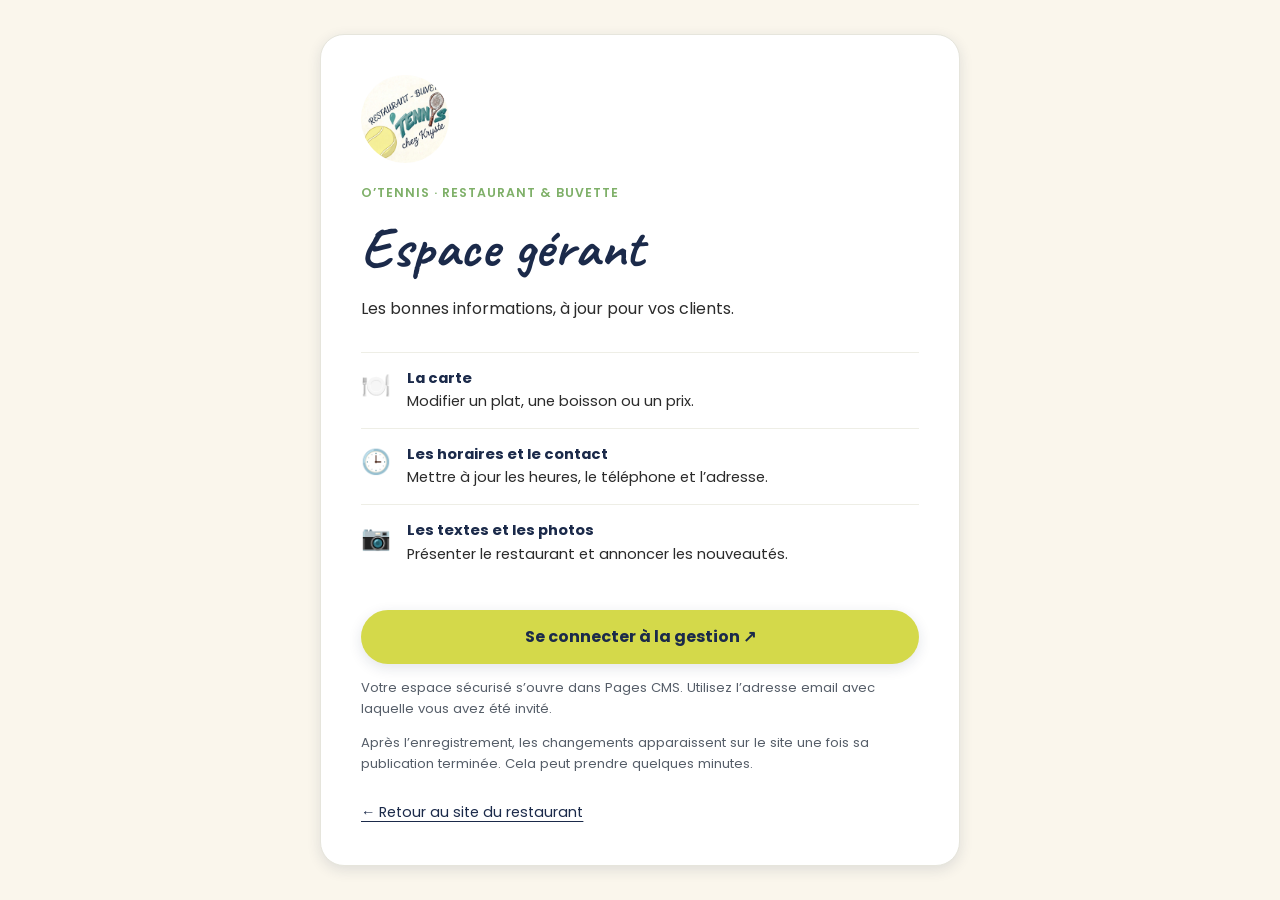
==== admin/index.html @ 7033d42c "Add free Pages CMS management for restaurant content Keep GitHub Pages hosting and add a manager ent" ====
<!DOCTYPE html>
<html lang="fr">
<head>
  <meta charset="UTF-8">
  <meta name="viewport" content="width=device-width, initial-scale=1.0">
  <meta name="robots" content="noindex, nofollow">
  <meta name="referrer" content="strict-origin-when-cross-origin">
  <meta http-equiv="Content-Security-Policy" content="default-src 'self'; script-src 'none'; style-src 'self'; font-src 'self'; img-src 'self'; frame-src 'none'; connect-src 'none'; base-uri 'self'; form-action 'none'; object-src 'none';">
  <title>Espace gérant — O’Tennis</title>
  <link rel="icon" href="../image/favicon-32.png">
  <link rel="stylesheet" href="../style.css">
  <link rel="stylesheet" href="admin.css">
</head>
<body>
  <main class="admin-card">
    <img class="admin-logo" src="../image/logo.jpeg" alt="O’Tennis" width="88" height="88">
    <p class="admin-eyebrow">O’Tennis · Restaurant & Buvette</p>
    <h1>Espace gérant</h1>
    <p>Les bonnes informations, à jour pour vos clients.</p>
    <ul class="admin-features">
      <li><span aria-hidden="true">🍽️</span><div><strong>La carte</strong><br>Modifier un plat, une boisson ou un prix.</div></li>
      <li><span aria-hidden="true">🕒</span><div><strong>Les horaires et le contact</strong><br>Mettre à jour les heures, le téléphone et l’adresse.</div></li>
      <li><span aria-hidden="true">📷</span><div><strong>Les textes et les photos</strong><br>Présenter le restaurant et annoncer les nouveautés.</div></li>
    </ul>
    <a class="btn admin-signin" href="https://app.pagescms.org/">Se connecter à la gestion <span aria-hidden="true">↗</span></a>
    <p class="admin-help">Votre espace sécurisé s’ouvre dans Pages CMS. Utilisez l’adresse email avec laquelle vous avez été invité.</p>
    <p class="admin-help">Après l’enregistrement, les changements apparaissent sur le site une fois sa publication terminée. Cela peut prendre quelques minutes.</p>
    <a class="admin-back" href="../index.html">← Retour au site du restaurant</a>
  </main>
</body>
</html>
---- style.css ----
/* ===========================================================
   O'Tennis - Restaurant Buvette chez Kryste
   Feuille de style principale
   =========================================================== */

/* Polices hebergees localement (fonts/) au lieu du CDN Google Fonts,
   pour eviter l'envoi de l'IP des visiteurs a Google. */
@font-face {
  font-family: 'Caveat';
  font-style: normal;
  font-weight: 600;
  font-display: swap;
  src: url('fonts/caveat-600.woff2') format('woff2');
}

@font-face {
  font-family: 'Caveat';
  font-style: normal;
  font-weight: 700;
  font-display: swap;
  src: url('fonts/caveat-700.woff2') format('woff2');
}

@font-face {
  font-family: 'Poppins';
  font-style: normal;
  font-weight: 400;
  font-display: swap;
  src: url('fonts/poppins-400.woff2') format('woff2');
}

@font-face {
  font-family: 'Poppins';
  font-style: normal;
  font-weight: 500;
  font-display: swap;
  src: url('fonts/poppins-500.woff2') format('woff2');
}

@font-face {
  font-family: 'Poppins';
  font-style: normal;
  font-weight: 600;
  font-display: swap;
  src: url('fonts/poppins-600.woff2') format('woff2');
}

@font-face {
  font-family: 'Poppins';
  font-style: normal;
  font-weight: 700;
  font-display: swap;
  src: url('fonts/poppins-700.woff2') format('woff2');
}

:root {
  --color-creme: #FAF6EC;
  --color-vert-tennis: #7FB069;
  --color-bleu-marine: #1B2A4A;
  --color-jaune-balle: #D4D94A;
  --color-blanc: #FFFFFF;
  --color-texte: #2B2B2B;

  --font-titre: 'Caveat', 'Segoe Script', cursive;
  --font-texte: 'Poppins', 'Segoe UI', Arial, sans-serif;

  --rayon: 14px;
  --ombre: 0 4px 14px rgba(27, 42, 74, 0.12);
}

* {
  box-sizing: border-box;
}

html {
  scroll-behavior: smooth;
}

body {
  margin: 0;
  font-family: var(--font-texte);
  background-color: var(--color-creme);
  color: var(--color-texte);
  line-height: 1.6;
}

img {
  max-width: 100%;
  display: block;
}

h1,
h2,
h3 {
  font-family: var(--font-titre);
  color: var(--color-bleu-marine);
  letter-spacing: 0.5px;
}

a {
  color: inherit;
  text-decoration: none;
}

.container {
  max-width: 1100px;
  margin: 0 auto;
  padding: 0 20px;
}

/* ===================== HEADER ===================== */

.site-header {
  background-color: var(--color-blanc);
  box-shadow: var(--ombre);
  position: sticky;
  top: 0;
  z-index: 100;
}

.header-inner {
  display: flex;
  align-items: center;
  justify-content: space-between;
  padding: 12px 20px;
  max-width: 1100px;
  margin: 0 auto;
  flex-wrap: wrap;
  gap: 12px;
}

.logo-bloc {
  display: flex;
  align-items: center;
  gap: 14px;
  text-decoration: none;
}

/* Emplacement du logo : remplacer image/logo.jpeg par le fichier definitif si besoin */
.logo-bloc img {
  height: 64px;
  width: auto;
  border-radius: 50%;
}

.logo-texte h1 {
  margin: 0;
  font-size: 1.8rem;
  line-height: 1;
}

.logo-texte p {
  margin: 0;
  font-size: 0.85rem;
  color: var(--color-vert-tennis);
  font-weight: 600;
  text-transform: uppercase;
  letter-spacing: 1px;
}

nav.main-nav {
  display: flex;
  gap: 24px;
}

nav.main-nav a {
  font-weight: 600;
  color: var(--color-bleu-marine);
  padding: 8px 4px;
  border-bottom: 3px solid transparent;
  transition: border-color 0.2s ease, color 0.2s ease;
}

nav.main-nav a:hover,
nav.main-nav a.actif {
  border-color: var(--color-vert-tennis);
  color: var(--color-vert-tennis);
}

.nav-toggle {
  display: none;
  background: none;
  border: none;
  font-size: 1.8rem;
  color: var(--color-bleu-marine);
  cursor: pointer;
}

/* ===================== HERO ===================== */

.hero {
  position: relative;
  background-color: var(--color-bleu-marine);
  color: var(--color-blanc);
  padding: 90px 20px;
  text-align: center;
}

.hero h2 {
  color: var(--color-blanc);
  font-size: 3rem;
  margin: 0 0 10px;
}

.hero p.accroche {
  font-size: 1.25rem;
  max-width: 600px;
  margin: 0 auto 30px;
}

.horaires-rapides {
  display: flex;
  flex-wrap: wrap;
  justify-content: center;
  gap: 16px;
  margin-bottom: 30px;
}

.horaires-rapides .case {
  background: rgba(255, 255, 255, 0.12);
  border: 1px solid rgba(255, 255, 255, 0.35);
  border-radius: var(--rayon);
  padding: 10px 18px;
  font-size: 0.95rem;
}

.btn {
  display: inline-block;
  background-color: var(--color-jaune-balle);
  color: var(--color-bleu-marine);
  font-weight: 700;
  padding: 14px 32px;
  border-radius: 50px;
  box-shadow: var(--ombre);
  transition: transform 0.15s ease, background-color 0.15s ease;
}

.btn:hover {
  transform: translateY(-2px);
  background-color: var(--color-vert-tennis);
  color: var(--color-blanc);
}

.hero .btn + .btn {
  margin-left: 16px;
}

.btn-secondaire {
  background-color: transparent;
  border: 2px solid var(--color-bleu-marine);
  color: var(--color-bleu-marine);
}

.btn-secondaire:hover {
  background-color: var(--color-bleu-marine);
  color: var(--color-blanc);
}

/* ===================== SECTIONS GENERALES ===================== */

section {
  padding: 60px 0;
}

section.alt {
  background-color: var(--color-blanc);
}

.section-titre {
  text-align: center;
  margin-bottom: 10px;
  font-size: 2.4rem;
}

.section-soustitre {
  text-align: center;
  color: var(--color-vert-tennis);
  font-weight: 600;
  margin-bottom: 40px;
  text-transform: uppercase;
  letter-spacing: 1px;
  font-size: 0.9rem;
}

/* ===================== PRESENTATION ===================== */

.presentation {
  display: flex;
  align-items: center;
  gap: 40px;
  flex-wrap: wrap;
}

.presentation-texte {
  flex: 1 1 320px;
}

.presentation-image {
  flex: 1 1 320px;
}

/* Emplacement photo du lieu / des plats */
.presentation-image img {
  border-radius: var(--rayon);
  box-shadow: var(--ombre);
  min-height: 260px;
  object-fit: cover;
  background-color: #e9e4d4;
}

.presentation-image img.photo-manquante {
  display: flex;
  align-items: center;
  justify-content: center;
  color: #1B2A4A;
  font-weight: 600;
}

.atouts {
  display: flex;
  gap: 20px;
  flex-wrap: wrap;
  margin-top: 30px;
}

.atouts .atout {
  flex: 1 1 150px;
  text-align: center;
  background-color: var(--color-creme);
  padding: 16px;
  border-radius: var(--rayon);
}

.atouts .atout .emoji {
  font-size: 2rem;
  display: block;
  margin-bottom: 6px;
}

/* ===================== MENU ===================== */

.menu-nav {
  display: flex;
  flex-wrap: wrap;
  justify-content: center;
  gap: 10px;
  margin-bottom: 40px;
}

.menu-nav a {
  background-color: var(--color-blanc);
  border: 1px solid var(--color-vert-tennis);
  color: var(--color-bleu-marine);
  padding: 8px 16px;
  border-radius: 50px;
  font-size: 0.9rem;
  font-weight: 600;
}

.menu-nav a:hover {
  background-color: var(--color-vert-tennis);
  color: var(--color-blanc);
}

.categorie-menu {
  margin-bottom: 50px;
  scroll-margin-top: 90px;
}

.categorie-menu h3 {
  font-size: 1.9rem;
  border-bottom: 3px solid var(--color-jaune-balle);
  display: inline-block;
  padding-bottom: 4px;
  margin-bottom: 6px;
}

.menu-group-title { color: var(--color-bleu-marine); margin-top: 24px; }
.menu-notice { text-align: center; }
.liste-simple .menu-list-content { min-width: 0; flex: 1; }
.liste-simple .plat-entete { flex-wrap: wrap; }
.liste-simple .plat-prix { color: var(--color-texte); white-space: normal; }
.menu-item-name { overflow-wrap: anywhere; }
.plat-photo[hidden], .article-photo[hidden] { display: none; }
.restaurant-announcement { background: var(--color-jaune-balle); padding: 18px 0; color: var(--color-bleu-marine); }
.restaurant-announcement p { white-space: pre-line; margin-block: 0; font-weight: 500; }
.presentation-texte > p:not(.section-soustitre), .plat-description { white-space: pre-line; }
.manager-link { display: inline-block; margin-left: 16px; text-decoration: underline; text-underline-offset: 3px; }
a:focus-visible, button:focus-visible { outline: 3px solid var(--color-vert-tennis); outline-offset: 4px; }
@media (prefers-reduced-motion: reduce) { html { scroll-behavior: auto; } }

.categorie-note {
  font-style: italic;
  color: var(--color-vert-tennis);
  margin-top: -4px;
  margin-bottom: 20px;
  font-size: 0.9rem;
}

.plats {
  display: grid;
  grid-template-columns: repeat(auto-fill, minmax(280px, 1fr));
  gap: 18px;
  align-items: start;
}

.plat {
  background-color: var(--color-blanc);
  border-radius: var(--rayon);
  padding: 16px 20px;
  box-shadow: var(--ombre);
}

/* Photo d'article (optionnelle) : reste absente si aucun fichier n'est fourni dans image/articles/ */
.plat-photo {
  width: 100%;
  height: 120px;
  object-fit: contain;
  object-position: center;
  border-radius: 8px;
  margin-bottom: 12px;
  display: block;
}

.plat-entete {
  display: flex;
  justify-content: space-between;
  align-items: baseline;
  gap: 10px;
}

.plat-entete h4 {
  margin: 0;
  font-size: 1.1rem;
  font-family: var(--font-texte);
  font-weight: 700;
  color: var(--color-bleu-marine);
}

.plat-prix {
  font-weight: 700;
  color: var(--color-vert-tennis);
  white-space: nowrap;
}

.plat-prix.indisponible {
  color: #B0795A;
  font-size: 0.85rem;
  font-style: italic;
}

.plat-description {
  margin: 6px 0 0;
  font-size: 0.92rem;
  color: #555;
}

.plat-tailles {
  display: flex;
  gap: 14px;
  font-size: 0.85rem;
  margin-top: 6px;
  color: var(--color-bleu-marine);
}

/* Liste simple (boissons, vins) */
.liste-simple {
  display: grid;
  grid-template-columns: repeat(auto-fill, minmax(240px, 1fr));
  gap: 12px 18px;
  list-style: none;
  padding: 0;
  margin: 0;
}

.liste-simple li {
  display: flex;
  align-items: center;
  gap: 10px;
  background-color: var(--color-blanc);
  border-radius: var(--rayon);
  box-shadow: var(--ombre);
  padding: 10px 18px;
}

/* Photo d'article (optionnelle) : reste absente si aucun fichier n'est fourni dans image/articles/ */
.article-photo {
  width: 40px;
  height: 40px;
  object-fit: cover;
  border-radius: 8px;
  flex-shrink: 0;
  display: block;
}

/* ===================== CONTACT / HORAIRES ===================== */

.contact-grille {
  display: grid;
  grid-template-columns: 1fr 1fr;
  gap: 40px;
}

.bloc-infos .ligne-info {
  display: flex;
  gap: 12px;
  margin-bottom: 18px;
  align-items: flex-start;
}

.bloc-infos .ligne-info .emoji {
  font-size: 1.4rem;
}

table.horaires {
  width: 100%;
  border-collapse: collapse;
  margin-top: 10px;
  background-color: var(--color-blanc);
  border-radius: var(--rayon);
  overflow: hidden;
  box-shadow: var(--ombre);
}

table.horaires td {
  padding: 10px 16px;
  border-bottom: 1px solid rgba(27, 42, 74, 0.08);
}

table.horaires tr:last-child td {
  border-bottom: none;
}

table.horaires td:first-child {
  font-weight: 600;
  color: var(--color-bleu-marine);
}

.carte-embed {
  border-radius: var(--rayon);
  overflow: hidden;
  box-shadow: var(--ombre);
  min-height: 320px;
}

.carte-embed iframe {
  width: 100%;
  height: 100%;
  min-height: 320px;
  border: 0;
}

/* ===================== FOOTER ===================== */

footer.site-footer {
  background-color: var(--color-bleu-marine);
  color: var(--color-creme);
  padding: 40px 0 20px;
}

.footer-inner {
  display: flex;
  flex-wrap: wrap;
  justify-content: space-between;
  gap: 30px;
}

.footer-logo {
  display: flex;
  align-items: center;
  gap: 12px;
}

.footer-logo img {
  height: 50px;
  border-radius: 50%;
}

.footer-col h4 {
  color: var(--color-jaune-balle);
  font-family: var(--font-texte);
  font-size: 1rem;
  margin: 0 0 10px;
  text-transform: uppercase;
  letter-spacing: 1px;
}

.footer-col p,
.footer-col a {
  font-size: 0.9rem;
  color: var(--color-creme);
  opacity: 0.9;
}

.footer-reseaux {
  display: flex;
  gap: 12px;
  margin-top: 8px;
}

.footer-reseaux a {
  border: 1px solid var(--color-creme);
  border-radius: 50%;
  width: 34px;
  height: 34px;
  display: flex;
  align-items: center;
  justify-content: center;
  font-size: 0.9rem;
}

.footer-bas {
  text-align: center;
  margin-top: 30px;
  padding-top: 16px;
  border-top: 1px solid rgba(255, 255, 255, 0.15);
  font-size: 0.8rem;
  opacity: 0.7;
}

/* ===================== RESPONSIVE ===================== */

@media (max-width: 768px) {
  nav.main-nav {
    display: none;
    position: absolute;
    top: 100%;
    left: 0;
    right: 0;
    background-color: var(--color-blanc);
    flex-direction: column;
    padding: 10px 20px 20px;
    box-shadow: var(--ombre);
  }

  nav.main-nav.ouvert {
    display: flex;
  }

  .nav-toggle {
    display: block;
  }

  .hero h2 {
    font-size: 2.1rem;
  }

  .hero p.accroche {
    font-size: 1.05rem;
  }

  .contact-grille {
    grid-template-columns: 1fr;
  }

  .presentation {
    flex-direction: column;
  }
}
---- admin/admin.css ----
body { min-height: 100vh; display: grid; place-items: center; padding: 32px 20px; }
.admin-card { width: 100%; max-width: 640px; background: white; padding: 40px; border: 1px solid #e6e5dc; border-radius: 24px; box-shadow: var(--ombre); }
.admin-logo { border-radius: 50%; margin-bottom: 20px; object-fit: cover; }
.admin-eyebrow { color: var(--color-vert-tennis); text-transform: uppercase; letter-spacing: .08em; font-size: .78rem; font-weight: 600; }
h1 { font-size: clamp(2.4rem, 7vw, 3.5rem); line-height: 1.15; margin: 8px 0 14px; }
.admin-features { padding: 8px 0; margin: 22px 0; list-style: none; }
.admin-features li { display: flex; gap: 16px; padding: 14px 0; border-top: 1px solid #eeeee6; font-size: .92rem; }
.admin-features li > span { font-size: 1.5rem; }
.admin-features strong { color: var(--color-bleu-marine); }
.admin-signin { display: block; text-align: center; }
.admin-help { font-size: .82rem; color: #565e69; }
.admin-back { display: inline-block; color: var(--color-bleu-marine); margin-top: 14px; font-size: .9rem; text-decoration: underline; text-underline-offset: 4px; }
a:focus-visible { outline: 3px solid #1B2A4A; outline-offset: 5px; }
@media (max-width: 480px) { .admin-card { padding: 24px; } }
@media (prefers-reduced-motion: reduce) { * { scroll-behavior: auto; transition: none !important; } }
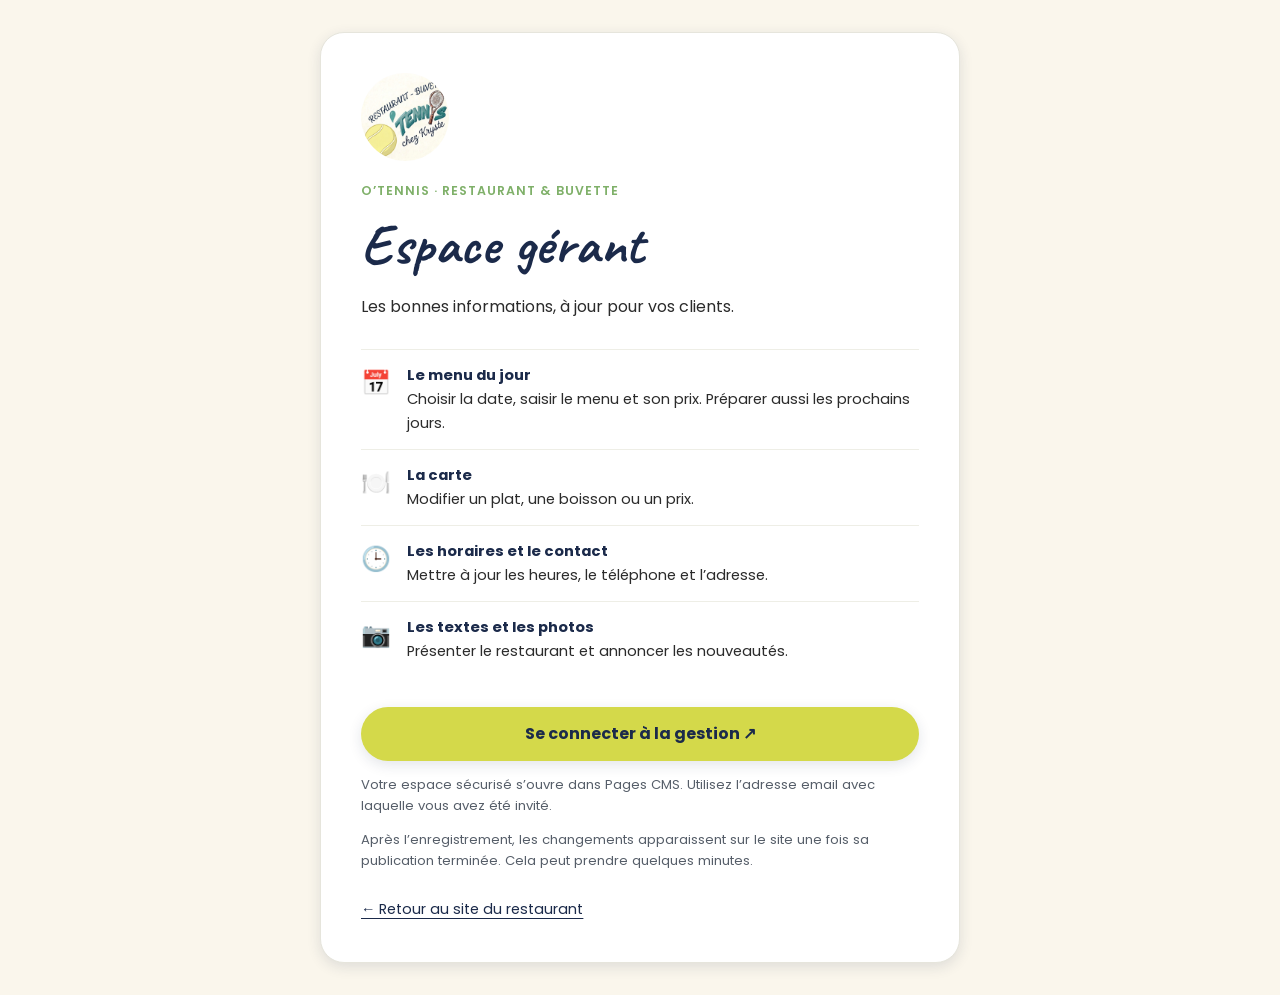
==== commit 25f08ea2: "Ajoute les menus du jour datés dans Pages CMS" ====
--- a/admin/index.html
+++ b/admin/index.html
@@ -18,6 +18,7 @@
     <h1>Espace gérant</h1>
     <p>Les bonnes informations, à jour pour vos clients.</p>
     <ul class="admin-features">
+      <li><span aria-hidden="true">📅</span><div><strong>Le menu du jour</strong><br>Choisir la date, saisir le menu et son prix. Préparer aussi les prochains jours.</div></li>
       <li><span aria-hidden="true">🍽️</span><div><strong>La carte</strong><br>Modifier un plat, une boisson ou un prix.</div></li>
       <li><span aria-hidden="true">🕒</span><div><strong>Les horaires et le contact</strong><br>Mettre à jour les heures, le téléphone et l’adresse.</div></li>
       <li><span aria-hidden="true">📷</span><div><strong>Les textes et les photos</strong><br>Présenter le restaurant et annoncer les nouveautés.</div></li>
--- a/style.css
+++ b/style.css
@@ -1,659 +1,759 @@
-/* ===========================================================
-   O'Tennis - Restaurant Buvette chez Kryste
-   Feuille de style principale
-   =========================================================== */
-
-/* Polices hebergees localement (fonts/) au lieu du CDN Google Fonts,
-   pour eviter l'envoi de l'IP des visiteurs a Google. */
-@font-face {
-  font-family: 'Caveat';
-  font-style: normal;
-  font-weight: 600;
-  font-display: swap;
-  src: url('fonts/caveat-600.woff2') format('woff2');
-}
-
-@font-face {
-  font-family: 'Caveat';
-  font-style: normal;
-  font-weight: 700;
-  font-display: swap;
-  src: url('fonts/caveat-700.woff2') format('woff2');
-}
-
-@font-face {
-  font-family: 'Poppins';
-  font-style: normal;
-  font-weight: 400;
-  font-display: swap;
-  src: url('fonts/poppins-400.woff2') format('woff2');
-}
-
-@font-face {
-  font-family: 'Poppins';
-  font-style: normal;
-  font-weight: 500;
-  font-display: swap;
-  src: url('fonts/poppins-500.woff2') format('woff2');
-}
-
-@font-face {
-  font-family: 'Poppins';
-  font-style: normal;
-  font-weight: 600;
-  font-display: swap;
-  src: url('fonts/poppins-600.woff2') format('woff2');
-}
-
-@font-face {
-  font-family: 'Poppins';
-  font-style: normal;
-  font-weight: 700;
-  font-display: swap;
-  src: url('fonts/poppins-700.woff2') format('woff2');
-}
-
-:root {
-  --color-creme: #FAF6EC;
-  --color-vert-tennis: #7FB069;
-  --color-bleu-marine: #1B2A4A;
-  --color-jaune-balle: #D4D94A;
-  --color-blanc: #FFFFFF;
-  --color-texte: #2B2B2B;
-
-  --font-titre: 'Caveat', 'Segoe Script', cursive;
-  --font-texte: 'Poppins', 'Segoe UI', Arial, sans-serif;
-
-  --rayon: 14px;
-  --ombre: 0 4px 14px rgba(27, 42, 74, 0.12);
-}
-
-* {
-  box-sizing: border-box;
-}
-
-html {
-  scroll-behavior: smooth;
-}
-
-body {
-  margin: 0;
-  font-family: var(--font-texte);
-  background-color: var(--color-creme);
-  color: var(--color-texte);
-  line-height: 1.6;
-}
-
-img {
-  max-width: 100%;
-  display: block;
-}
-
-h1,
-h2,
-h3 {
-  font-family: var(--font-titre);
-  color: var(--color-bleu-marine);
-  letter-spacing: 0.5px;
-}
-
-a {
-  color: inherit;
-  text-decoration: none;
-}
-
-.container {
-  max-width: 1100px;
-  margin: 0 auto;
-  padding: 0 20px;
-}
-
-/* ===================== HEADER ===================== */
-
-.site-header {
-  background-color: var(--color-blanc);
-  box-shadow: var(--ombre);
-  position: sticky;
-  top: 0;
-  z-index: 100;
-}
-
-.header-inner {
-  display: flex;
-  align-items: center;
-  justify-content: space-between;
-  padding: 12px 20px;
-  max-width: 1100px;
-  margin: 0 auto;
-  flex-wrap: wrap;
-  gap: 12px;
-}
-
-.logo-bloc {
-  display: flex;
-  align-items: center;
-  gap: 14px;
-  text-decoration: none;
-}
-
-/* Emplacement du logo : remplacer image/logo.jpeg par le fichier definitif si besoin */
-.logo-bloc img {
-  height: 64px;
-  width: auto;
-  border-radius: 50%;
-}
-
-.logo-texte h1 {
-  margin: 0;
-  font-size: 1.8rem;
-  line-height: 1;
-}
-
-.logo-texte p {
-  margin: 0;
-  font-size: 0.85rem;
-  color: var(--color-vert-tennis);
-  font-weight: 600;
-  text-transform: uppercase;
-  letter-spacing: 1px;
-}
-
-nav.main-nav {
-  display: flex;
-  gap: 24px;
-}
-
-nav.main-nav a {
-  font-weight: 600;
-  color: var(--color-bleu-marine);
-  padding: 8px 4px;
-  border-bottom: 3px solid transparent;
-  transition: border-color 0.2s ease, color 0.2s ease;
-}
-
-nav.main-nav a:hover,
-nav.main-nav a.actif {
-  border-color: var(--color-vert-tennis);
-  color: var(--color-vert-tennis);
-}
-
-.nav-toggle {
-  display: none;
-  background: none;
-  border: none;
-  font-size: 1.8rem;
-  color: var(--color-bleu-marine);
-  cursor: pointer;
-}
-
-/* ===================== HERO ===================== */
-
-.hero {
-  position: relative;
-  background-color: var(--color-bleu-marine);
-  color: var(--color-blanc);
-  padding: 90px 20px;
-  text-align: center;
-}
-
-.hero h2 {
-  color: var(--color-blanc);
-  font-size: 3rem;
-  margin: 0 0 10px;
-}
-
-.hero p.accroche {
-  font-size: 1.25rem;
-  max-width: 600px;
-  margin: 0 auto 30px;
-}
-
-.horaires-rapides {
-  display: flex;
-  flex-wrap: wrap;
-  justify-content: center;
-  gap: 16px;
-  margin-bottom: 30px;
-}
-
-.horaires-rapides .case {
-  background: rgba(255, 255, 255, 0.12);
-  border: 1px solid rgba(255, 255, 255, 0.35);
-  border-radius: var(--rayon);
-  padding: 10px 18px;
-  font-size: 0.95rem;
-}
-
-.btn {
-  display: inline-block;
-  background-color: var(--color-jaune-balle);
-  color: var(--color-bleu-marine);
-  font-weight: 700;
-  padding: 14px 32px;
-  border-radius: 50px;
-  box-shadow: var(--ombre);
-  transition: transform 0.15s ease, background-color 0.15s ease;
-}
-
-.btn:hover {
-  transform: translateY(-2px);
-  background-color: var(--color-vert-tennis);
-  color: var(--color-blanc);
-}
-
-.hero .btn + .btn {
-  margin-left: 16px;
-}
-
-.btn-secondaire {
-  background-color: transparent;
-  border: 2px solid var(--color-bleu-marine);
-  color: var(--color-bleu-marine);
-}
-
-.btn-secondaire:hover {
-  background-color: var(--color-bleu-marine);
-  color: var(--color-blanc);
-}
-
-/* ===================== SECTIONS GENERALES ===================== */
-
-section {
-  padding: 60px 0;
-}
-
-section.alt {
-  background-color: var(--color-blanc);
-}
-
-.section-titre {
-  text-align: center;
-  margin-bottom: 10px;
-  font-size: 2.4rem;
-}
-
-.section-soustitre {
-  text-align: center;
-  color: var(--color-vert-tennis);
-  font-weight: 600;
-  margin-bottom: 40px;
-  text-transform: uppercase;
-  letter-spacing: 1px;
-  font-size: 0.9rem;
-}
-
-/* ===================== PRESENTATION ===================== */
-
-.presentation {
-  display: flex;
-  align-items: center;
-  gap: 40px;
-  flex-wrap: wrap;
-}
-
-.presentation-texte {
-  flex: 1 1 320px;
-}
-
-.presentation-image {
-  flex: 1 1 320px;
-}
-
-/* Emplacement photo du lieu / des plats */
-.presentation-image img {
-  border-radius: var(--rayon);
-  box-shadow: var(--ombre);
-  min-height: 260px;
-  object-fit: cover;
-  background-color: #e9e4d4;
-}
-
-.presentation-image img.photo-manquante {
-  display: flex;
-  align-items: center;
-  justify-content: center;
-  color: #1B2A4A;
-  font-weight: 600;
-}
-
-.atouts {
-  display: flex;
-  gap: 20px;
-  flex-wrap: wrap;
-  margin-top: 30px;
-}
-
-.atouts .atout {
-  flex: 1 1 150px;
-  text-align: center;
-  background-color: var(--color-creme);
-  padding: 16px;
-  border-radius: var(--rayon);
-}
-
-.atouts .atout .emoji {
-  font-size: 2rem;
-  display: block;
-  margin-bottom: 6px;
-}
-
-/* ===================== MENU ===================== */
-
-.menu-nav {
-  display: flex;
-  flex-wrap: wrap;
-  justify-content: center;
-  gap: 10px;
-  margin-bottom: 40px;
-}
-
-.menu-nav a {
-  background-color: var(--color-blanc);
-  border: 1px solid var(--color-vert-tennis);
-  color: var(--color-bleu-marine);
-  padding: 8px 16px;
-  border-radius: 50px;
-  font-size: 0.9rem;
-  font-weight: 600;
-}
-
-.menu-nav a:hover {
-  background-color: var(--color-vert-tennis);
-  color: var(--color-blanc);
-}
-
-.categorie-menu {
-  margin-bottom: 50px;
-  scroll-margin-top: 90px;
-}
-
-.categorie-menu h3 {
-  font-size: 1.9rem;
-  border-bottom: 3px solid var(--color-jaune-balle);
-  display: inline-block;
-  padding-bottom: 4px;
-  margin-bottom: 6px;
-}
-
-.menu-group-title { color: var(--color-bleu-marine); margin-top: 24px; }
-.menu-notice { text-align: center; }
-.liste-simple .menu-list-content { min-width: 0; flex: 1; }
-.liste-simple .plat-entete { flex-wrap: wrap; }
-.liste-simple .plat-prix { color: var(--color-texte); white-space: normal; }
-.menu-item-name { overflow-wrap: anywhere; }
-.plat-photo[hidden], .article-photo[hidden] { display: none; }
-.restaurant-announcement { background: var(--color-jaune-balle); padding: 18px 0; color: var(--color-bleu-marine); }
-.restaurant-announcement p { white-space: pre-line; margin-block: 0; font-weight: 500; }
-.presentation-texte > p:not(.section-soustitre), .plat-description { white-space: pre-line; }
-.manager-link { display: inline-block; margin-left: 16px; text-decoration: underline; text-underline-offset: 3px; }
-a:focus-visible, button:focus-visible { outline: 3px solid var(--color-vert-tennis); outline-offset: 4px; }
-@media (prefers-reduced-motion: reduce) { html { scroll-behavior: auto; } }
-
-.categorie-note {
-  font-style: italic;
-  color: var(--color-vert-tennis);
-  margin-top: -4px;
-  margin-bottom: 20px;
-  font-size: 0.9rem;
-}
-
-.plats {
-  display: grid;
-  grid-template-columns: repeat(auto-fill, minmax(280px, 1fr));
-  gap: 18px;
-  align-items: start;
-}
-
-.plat {
-  background-color: var(--color-blanc);
-  border-radius: var(--rayon);
-  padding: 16px 20px;
-  box-shadow: var(--ombre);
-}
-
-/* Photo d'article (optionnelle) : reste absente si aucun fichier n'est fourni dans image/articles/ */
-.plat-photo {
-  width: 100%;
-  height: 120px;
-  object-fit: contain;
-  object-position: center;
-  border-radius: 8px;
-  margin-bottom: 12px;
-  display: block;
-}
-
-.plat-entete {
-  display: flex;
-  justify-content: space-between;
-  align-items: baseline;
-  gap: 10px;
-}
-
-.plat-entete h4 {
-  margin: 0;
-  font-size: 1.1rem;
-  font-family: var(--font-texte);
-  font-weight: 700;
-  color: var(--color-bleu-marine);
-}
-
-.plat-prix {
-  font-weight: 700;
-  color: var(--color-vert-tennis);
-  white-space: nowrap;
-}
-
-.plat-prix.indisponible {
-  color: #B0795A;
-  font-size: 0.85rem;
-  font-style: italic;
-}
-
-.plat-description {
-  margin: 6px 0 0;
-  font-size: 0.92rem;
-  color: #555;
-}
-
-.plat-tailles {
-  display: flex;
-  gap: 14px;
-  font-size: 0.85rem;
-  margin-top: 6px;
-  color: var(--color-bleu-marine);
-}
-
-/* Liste simple (boissons, vins) */
-.liste-simple {
-  display: grid;
-  grid-template-columns: repeat(auto-fill, minmax(240px, 1fr));
-  gap: 12px 18px;
-  list-style: none;
-  padding: 0;
-  margin: 0;
-}
-
-.liste-simple li {
-  display: flex;
-  align-items: center;
-  gap: 10px;
-  background-color: var(--color-blanc);
-  border-radius: var(--rayon);
-  box-shadow: var(--ombre);
-  padding: 10px 18px;
-}
-
-/* Photo d'article (optionnelle) : reste absente si aucun fichier n'est fourni dans image/articles/ */
-.article-photo {
-  width: 40px;
-  height: 40px;
-  object-fit: cover;
-  border-radius: 8px;
-  flex-shrink: 0;
-  display: block;
-}
-
-/* ===================== CONTACT / HORAIRES ===================== */
-
-.contact-grille {
-  display: grid;
-  grid-template-columns: 1fr 1fr;
-  gap: 40px;
-}
-
-.bloc-infos .ligne-info {
-  display: flex;
-  gap: 12px;
-  margin-bottom: 18px;
-  align-items: flex-start;
-}
-
-.bloc-infos .ligne-info .emoji {
-  font-size: 1.4rem;
-}
-
-table.horaires {
-  width: 100%;
-  border-collapse: collapse;
-  margin-top: 10px;
-  background-color: var(--color-blanc);
-  border-radius: var(--rayon);
-  overflow: hidden;
-  box-shadow: var(--ombre);
-}
-
-table.horaires td {
-  padding: 10px 16px;
-  border-bottom: 1px solid rgba(27, 42, 74, 0.08);
-}
-
-table.horaires tr:last-child td {
-  border-bottom: none;
-}
-
-table.horaires td:first-child {
-  font-weight: 600;
-  color: var(--color-bleu-marine);
-}
-
-.carte-embed {
-  border-radius: var(--rayon);
-  overflow: hidden;
-  box-shadow: var(--ombre);
-  min-height: 320px;
-}
-
-.carte-embed iframe {
-  width: 100%;
-  height: 100%;
-  min-height: 320px;
-  border: 0;
-}
-
-/* ===================== FOOTER ===================== */
-
-footer.site-footer {
-  background-color: var(--color-bleu-marine);
-  color: var(--color-creme);
-  padding: 40px 0 20px;
-}
-
-.footer-inner {
-  display: flex;
-  flex-wrap: wrap;
-  justify-content: space-between;
-  gap: 30px;
-}
-
-.footer-logo {
-  display: flex;
-  align-items: center;
-  gap: 12px;
-}
-
-.footer-logo img {
-  height: 50px;
-  border-radius: 50%;
-}
-
-.footer-col h4 {
-  color: var(--color-jaune-balle);
-  font-family: var(--font-texte);
-  font-size: 1rem;
-  margin: 0 0 10px;
-  text-transform: uppercase;
-  letter-spacing: 1px;
-}
-
-.footer-col p,
-.footer-col a {
-  font-size: 0.9rem;
-  color: var(--color-creme);
-  opacity: 0.9;
-}
-
-.footer-reseaux {
-  display: flex;
-  gap: 12px;
-  margin-top: 8px;
-}
-
-.footer-reseaux a {
-  border: 1px solid var(--color-creme);
-  border-radius: 50%;
-  width: 34px;
-  height: 34px;
-  display: flex;
-  align-items: center;
-  justify-content: center;
-  font-size: 0.9rem;
-}
-
-.footer-bas {
-  text-align: center;
-  margin-top: 30px;
-  padding-top: 16px;
-  border-top: 1px solid rgba(255, 255, 255, 0.15);
-  font-size: 0.8rem;
-  opacity: 0.7;
-}
-
-/* ===================== RESPONSIVE ===================== */
-
-@media (max-width: 768px) {
-  nav.main-nav {
-    display: none;
-    position: absolute;
-    top: 100%;
-    left: 0;
-    right: 0;
-    background-color: var(--color-blanc);
-    flex-direction: column;
-    padding: 10px 20px 20px;
-    box-shadow: var(--ombre);
-  }
-
-  nav.main-nav.ouvert {
-    display: flex;
-  }
-
-  .nav-toggle {
-    display: block;
-  }
-
-  .hero h2 {
-    font-size: 2.1rem;
-  }
-
-  .hero p.accroche {
-    font-size: 1.05rem;
-  }
-
-  .contact-grille {
-    grid-template-columns: 1fr;
-  }
-
-  .presentation {
-    flex-direction: column;
-  }
-}
+/* ===========================================================
+   O'Tennis - Restaurant Buvette chez Kryste
+   Feuille de style principale
+   =========================================================== */
+
+/* Polices hebergees localement (fonts/) au lieu du CDN Google Fonts,
+   pour eviter l'envoi de l'IP des visiteurs a Google. */
+@font-face {
+  font-family: 'Caveat';
+  font-style: normal;
+  font-weight: 600;
+  font-display: swap;
+  src: url('fonts/caveat-600.woff2') format('woff2');
+}
+
+@font-face {
+  font-family: 'Caveat';
+  font-style: normal;
+  font-weight: 700;
+  font-display: swap;
+  src: url('fonts/caveat-700.woff2') format('woff2');
+}
+
+@font-face {
+  font-family: 'Poppins';
+  font-style: normal;
+  font-weight: 400;
+  font-display: swap;
+  src: url('fonts/poppins-400.woff2') format('woff2');
+}
+
+@font-face {
+  font-family: 'Poppins';
+  font-style: normal;
+  font-weight: 500;
+  font-display: swap;
+  src: url('fonts/poppins-500.woff2') format('woff2');
+}
+
+@font-face {
+  font-family: 'Poppins';
+  font-style: normal;
+  font-weight: 600;
+  font-display: swap;
+  src: url('fonts/poppins-600.woff2') format('woff2');
+}
+
+@font-face {
+  font-family: 'Poppins';
+  font-style: normal;
+  font-weight: 700;
+  font-display: swap;
+  src: url('fonts/poppins-700.woff2') format('woff2');
+}
+
+:root {
+  --color-creme: #FAF6EC;
+  --color-vert-tennis: #7FB069;
+  --color-bleu-marine: #1B2A4A;
+  --color-jaune-balle: #D4D94A;
+  --color-blanc: #FFFFFF;
+  --color-texte: #2B2B2B;
+
+  --font-titre: 'Caveat', 'Segoe Script', cursive;
+  --font-texte: 'Poppins', 'Segoe UI', Arial, sans-serif;
+
+  --rayon: 14px;
+  --ombre: 0 4px 14px rgba(27, 42, 74, 0.12);
+}
+
+* {
+  box-sizing: border-box;
+}
+
+html {
+  scroll-behavior: smooth;
+}
+
+body {
+  margin: 0;
+  font-family: var(--font-texte);
+  background-color: var(--color-creme);
+  color: var(--color-texte);
+  line-height: 1.6;
+}
+
+img {
+  max-width: 100%;
+  display: block;
+}
+
+h1,
+h2,
+h3 {
+  font-family: var(--font-titre);
+  color: var(--color-bleu-marine);
+  letter-spacing: 0.5px;
+}
+
+a {
+  color: inherit;
+  text-decoration: none;
+}
+
+.container {
+  max-width: 1100px;
+  margin: 0 auto;
+  padding: 0 20px;
+}
+
+/* ===================== HEADER ===================== */
+
+.site-header {
+  background-color: var(--color-blanc);
+  box-shadow: var(--ombre);
+  position: sticky;
+  top: 0;
+  z-index: 100;
+}
+
+.header-inner {
+  display: flex;
+  align-items: center;
+  justify-content: space-between;
+  padding: 12px 20px;
+  max-width: 1100px;
+  margin: 0 auto;
+  flex-wrap: wrap;
+  gap: 12px;
+}
+
+.logo-bloc {
+  display: flex;
+  align-items: center;
+  gap: 14px;
+  text-decoration: none;
+}
+
+/* Emplacement du logo : remplacer image/logo.jpeg par le fichier definitif si besoin */
+.logo-bloc img {
+  height: 64px;
+  width: auto;
+  border-radius: 50%;
+}
+
+.logo-texte h1 {
+  margin: 0;
+  font-size: 1.8rem;
+  line-height: 1;
+}
+
+.logo-texte p {
+  margin: 0;
+  font-size: 0.85rem;
+  color: var(--color-vert-tennis);
+  font-weight: 600;
+  text-transform: uppercase;
+  letter-spacing: 1px;
+}
+
+nav.main-nav {
+  display: flex;
+  gap: 24px;
+}
+
+nav.main-nav a {
+  font-weight: 600;
+  color: var(--color-bleu-marine);
+  padding: 8px 4px;
+  border-bottom: 3px solid transparent;
+  transition: border-color 0.2s ease, color 0.2s ease;
+}
+
+nav.main-nav a:hover,
+nav.main-nav a.actif {
+  border-color: var(--color-vert-tennis);
+  color: var(--color-vert-tennis);
+}
+
+.nav-toggle {
+  display: none;
+  background: none;
+  border: none;
+  font-size: 1.8rem;
+  color: var(--color-bleu-marine);
+  cursor: pointer;
+}
+
+/* ===================== HERO ===================== */
+
+.hero {
+  position: relative;
+  background-color: var(--color-bleu-marine);
+  color: var(--color-blanc);
+  padding: 90px 20px;
+  text-align: center;
+}
+
+.hero h2 {
+  color: var(--color-blanc);
+  font-size: 3rem;
+  margin: 0 0 10px;
+}
+
+.hero p.accroche {
+  font-size: 1.25rem;
+  max-width: 600px;
+  margin: 0 auto 30px;
+}
+
+.horaires-rapides {
+  display: flex;
+  flex-wrap: wrap;
+  justify-content: center;
+  gap: 16px;
+  margin-bottom: 30px;
+}
+
+.horaires-rapides .case {
+  background: rgba(255, 255, 255, 0.12);
+  border: 1px solid rgba(255, 255, 255, 0.35);
+  border-radius: var(--rayon);
+  padding: 10px 18px;
+  font-size: 0.95rem;
+}
+
+.btn {
+  display: inline-block;
+  background-color: var(--color-jaune-balle);
+  color: var(--color-bleu-marine);
+  font-weight: 700;
+  padding: 14px 32px;
+  border-radius: 50px;
+  box-shadow: var(--ombre);
+  transition: transform 0.15s ease, background-color 0.15s ease;
+}
+
+.btn:hover {
+  transform: translateY(-2px);
+  background-color: var(--color-vert-tennis);
+  color: var(--color-blanc);
+}
+
+.hero .btn + .btn {
+  margin-left: 16px;
+}
+
+.btn-secondaire {
+  background-color: transparent;
+  border: 2px solid var(--color-bleu-marine);
+  color: var(--color-bleu-marine);
+}
+
+.btn-secondaire:hover {
+  background-color: var(--color-bleu-marine);
+  color: var(--color-blanc);
+}
+
+/* ===================== SECTIONS GENERALES ===================== */
+
+section {
+  padding: 60px 0;
+}
+
+section.alt {
+  background-color: var(--color-blanc);
+}
+
+.section-titre {
+  text-align: center;
+  margin-bottom: 10px;
+  font-size: 2.4rem;
+}
+
+.section-soustitre {
+  text-align: center;
+  color: var(--color-vert-tennis);
+  font-weight: 600;
+  margin-bottom: 40px;
+  text-transform: uppercase;
+  letter-spacing: 1px;
+  font-size: 0.9rem;
+}
+
+/* ===================== MENU DU JOUR ===================== */
+
+.daily-menu[hidden], .daily-menu-photo[hidden] { display: none; }
+
+.daily-menu {
+  padding: 40px 0;
+  scroll-margin-top: 100px;
+}
+
+.daily-menu-card {
+  display: flex;
+  flex-wrap: wrap;
+  overflow: hidden;
+  background: var(--color-blanc);
+  border: 1px solid rgba(27, 42, 74, 0.12);
+  border-top: 5px solid var(--color-jaune-balle);
+  border-radius: var(--rayon);
+  box-shadow: var(--ombre);
+}
+
+.daily-menu-content { flex: 1 1 440px; padding: 30px 36px; min-width: 0; }
+.daily-menu-heading { display: flex; flex-wrap: wrap; align-items: center; justify-content: space-between; gap: 16px; }
+.daily-menu-eyebrow { margin: 0 0 4px; color: var(--color-bleu-marine); font-size: 0.78rem; font-weight: 600; letter-spacing: 1px; text-transform: uppercase; }
+.daily-menu h2 { margin: 0; font-size: 2.6rem; line-height: 1.1; }
+.daily-menu-date { display: block; margin-top: 8px; font-size: 0.85rem; color: #555; }
+.daily-menu-price { margin: 0; padding: 10px 18px; border-radius: 50px; background: var(--color-jaune-balle); color: var(--color-bleu-marine); font-size: 1.15rem; font-weight: 700; }
+.daily-menu-courses { display: grid; gap: 14px; margin: 24px 0 0; }
+.daily-menu-course { border-top: 1px solid rgba(27, 42, 74, 0.1); padding-top: 12px; }
+.daily-menu-course dt { font-size: 0.75rem; color: #555; font-weight: 600; text-transform: uppercase; letter-spacing: 0.6px; }
+.daily-menu-course dd { margin: 3px 0 0; white-space: pre-line; }
+.daily-menu-content, .daily-menu-price { overflow-wrap: anywhere; }
+.daily-menu-photo { flex: 1 1 260px; width: 32%; max-height: 400px; object-fit: cover; }
+
+@media (max-width: 600px) {
+  .daily-menu { padding: 24px 0; }
+  .daily-menu-content { padding: 24px; }
+  .daily-menu-photo { width: 100%; flex-basis: 100%; max-height: 240px; }
+}
+
+/* ===================== PRESENTATION ===================== */
+
+.presentation {
+  display: flex;
+  align-items: center;
+  gap: 40px;
+  flex-wrap: wrap;
+}
+
+.presentation-texte {
+  flex: 1 1 320px;
+}
+
+.presentation-image {
+  flex: 1 1 320px;
+}
+
+/* Emplacement photo du lieu / des plats */
+.presentation-image img {
+  width: 100%;
+  height: auto;
+  aspect-ratio: 4 / 3;
+  border-radius: var(--rayon);
+  box-shadow: var(--ombre);
+  object-fit: cover;
+  object-position: center;
+  background-color: #e9e4d4;
+}
+
+.presentation-image img.photo-manquante {
+  display: flex;
+  align-items: center;
+  justify-content: center;
+  color: #1B2A4A;
+  font-weight: 600;
+}
+
+.atouts {
+  display: flex;
+  gap: 20px;
+  flex-wrap: wrap;
+  margin-top: 30px;
+}
+
+.atouts .atout {
+  flex: 1 1 150px;
+  text-align: center;
+  background-color: var(--color-creme);
+  padding: 16px;
+  border-radius: var(--rayon);
+}
+
+.atouts .atout .emoji {
+  font-size: 2rem;
+  display: block;
+  margin-bottom: 6px;
+}
+
+/* ===================== MENU ===================== */
+
+.menu-nav {
+  display: flex;
+  flex-wrap: wrap;
+  justify-content: center;
+  gap: 10px;
+  margin-bottom: 40px;
+}
+
+.menu-nav a {
+  background-color: var(--color-blanc);
+  border: 1px solid var(--color-vert-tennis);
+  color: var(--color-bleu-marine);
+  padding: 8px 16px;
+  border-radius: 50px;
+  font-size: 0.9rem;
+  font-weight: 600;
+}
+
+.menu-nav a:hover {
+  background-color: var(--color-vert-tennis);
+  color: var(--color-blanc);
+}
+
+.categorie-menu {
+  margin-bottom: 50px;
+  scroll-margin-top: 90px;
+}
+
+.categorie-menu h3 {
+  font-size: 1.9rem;
+  border-bottom: 3px solid var(--color-jaune-balle);
+  display: inline-block;
+  padding-bottom: 4px;
+  margin-bottom: 6px;
+}
+
+.menu-group-title { color: var(--color-bleu-marine); margin-top: 24px; }
+.menu-notice { text-align: center; }
+.liste-simple .menu-list-content { min-width: 0; flex: 1; }
+.liste-simple .plat-entete { flex-wrap: wrap; }
+.liste-simple .plat-prix { color: var(--color-texte); white-space: normal; }
+.menu-item-name { overflow-wrap: anywhere; }
+.plat-photo[hidden], .article-photo[hidden] { display: none; }
+.restaurant-announcement { background: var(--color-jaune-balle); padding: 18px 0; color: var(--color-bleu-marine); }
+.restaurant-announcement p { white-space: pre-line; margin-block: 0; font-weight: 500; }
+.presentation-texte > p:not(.section-soustitre), .plat-description { white-space: pre-line; }
+.manager-link { display: inline-block; margin-left: 16px; text-decoration: underline; text-underline-offset: 3px; }
+a:focus-visible, button:focus-visible { outline: 3px solid var(--color-vert-tennis); outline-offset: 4px; }
+@media (prefers-reduced-motion: reduce) { html { scroll-behavior: auto; } }
+
+/* Apparition douce des blocs, uniquement quand le navigateur les affiche. */
+@media (prefers-reduced-motion: no-preference) {
+  .scroll-reveal {
+    animation: scroll-reveal 650ms cubic-bezier(0.22, 1, 0.36, 1);
+  }
+
+  .scroll-reveal:focus-within {
+    animation: none;
+  }
+
+  @keyframes scroll-reveal {
+    from { opacity: 0; transform: translateY(24px); }
+    to { opacity: 1; transform: translateY(0); }
+  }
+}
+
+.categorie-note {
+  font-style: italic;
+  color: var(--color-vert-tennis);
+  margin-top: -4px;
+  margin-bottom: 20px;
+  font-size: 0.9rem;
+}
+
+.plats {
+  display: grid;
+  grid-template-columns: repeat(auto-fill, minmax(280px, 1fr));
+  gap: 18px;
+  align-items: start;
+}
+
+.plat {
+  background-color: var(--color-blanc);
+  border-radius: var(--rayon);
+  padding: 16px 20px;
+  box-shadow: var(--ombre);
+}
+
+/* Photo d'article (optionnelle) : reste absente si aucun fichier n'est fourni dans image/articles/ */
+.plat-photo {
+  width: 100%;
+  height: 120px;
+  object-fit: contain;
+  object-position: center;
+  border-radius: 8px;
+  margin-bottom: 12px;
+  display: block;
+}
+
+.plat-entete {
+  display: flex;
+  justify-content: space-between;
+  align-items: baseline;
+  gap: 10px;
+}
+
+.plat-entete h4 {
+  margin: 0;
+  font-size: 1.1rem;
+  font-family: var(--font-texte);
+  font-weight: 700;
+  color: var(--color-bleu-marine);
+}
+
+.plat-prix {
+  font-weight: 700;
+  color: var(--color-vert-tennis);
+  white-space: nowrap;
+}
+
+.plat-prix.indisponible {
+  color: #B0795A;
+  font-size: 0.85rem;
+  font-style: italic;
+}
+
+.plat-description {
+  margin: 6px 0 0;
+  font-size: 0.92rem;
+  color: #555;
+}
+
+.plat-tailles {
+  display: flex;
+  gap: 14px;
+  font-size: 0.85rem;
+  margin-top: 6px;
+  color: var(--color-bleu-marine);
+}
+
+/* Liste simple (boissons, vins) */
+.liste-simple {
+  display: grid;
+  grid-template-columns: repeat(auto-fill, minmax(240px, 1fr));
+  gap: 12px 18px;
+  list-style: none;
+  padding: 0;
+  margin: 0;
+}
+
+.liste-simple li {
+  display: flex;
+  align-items: center;
+  gap: 10px;
+  background-color: var(--color-blanc);
+  border-radius: var(--rayon);
+  box-shadow: var(--ombre);
+  padding: 10px 18px;
+}
+
+/* Photo d'article (optionnelle) : reste absente si aucun fichier n'est fourni dans image/articles/ */
+.article-photo {
+  width: 40px;
+  height: 40px;
+  object-fit: cover;
+  border-radius: 8px;
+  flex-shrink: 0;
+  display: block;
+}
+
+/* ===================== CONTACT / HORAIRES ===================== */
+
+.contact-grille {
+  display: grid;
+  grid-template-columns: 1fr 1fr;
+  gap: 40px;
+}
+
+.bloc-infos .ligne-info {
+  display: flex;
+  gap: 12px;
+  margin-bottom: 18px;
+  align-items: flex-start;
+}
+
+.bloc-infos .ligne-info .emoji {
+  font-size: 1.4rem;
+}
+
+.contact-reseaux {
+  margin-bottom: 18px;
+}
+
+.instagram-link {
+  display: inline-flex;
+  align-items: center;
+  justify-content: center;
+  width: 44px;
+  height: 44px;
+  border: 1px solid currentColor;
+  border-radius: 50%;
+}
+
+.instagram-link img {
+  display: block;
+  width: 22px;
+  height: 22px;
+}
+
+.instagram-link:hover {
+  background-color: rgba(27, 42, 74, 0.08);
+}
+
+.instagram-link:focus-visible {
+  outline: 2px solid currentColor;
+  outline-offset: 4px;
+}
+
+table.horaires {
+  width: 100%;
+  border-collapse: collapse;
+  margin-top: 10px;
+  background-color: var(--color-blanc);
+  border-radius: var(--rayon);
+  overflow: hidden;
+  box-shadow: var(--ombre);
+}
+
+table.horaires td {
+  padding: 10px 16px;
+  border-bottom: 1px solid rgba(27, 42, 74, 0.08);
+}
+
+table.horaires tr:last-child td {
+  border-bottom: none;
+}
+
+table.horaires td:first-child {
+  font-weight: 600;
+  color: var(--color-bleu-marine);
+}
+
+.carte-embed {
+  border-radius: var(--rayon);
+  overflow: hidden;
+  box-shadow: var(--ombre);
+  min-height: 320px;
+}
+
+.carte-embed iframe {
+  width: 100%;
+  height: 100%;
+  min-height: 320px;
+  border: 0;
+}
+
+/* ===================== FOOTER ===================== */
+
+footer.site-footer {
+  background-color: var(--color-bleu-marine);
+  color: var(--color-creme);
+  padding: 40px 0 20px;
+}
+
+.footer-inner {
+  display: flex;
+  flex-wrap: wrap;
+  justify-content: space-between;
+  gap: 30px;
+}
+
+.footer-logo {
+  display: flex;
+  align-items: center;
+  gap: 12px;
+}
+
+.footer-logo img {
+  height: 50px;
+  border-radius: 50%;
+}
+
+.footer-col h4 {
+  color: var(--color-jaune-balle);
+  font-family: var(--font-texte);
+  font-size: 1rem;
+  margin: 0 0 10px;
+  text-transform: uppercase;
+  letter-spacing: 1px;
+}
+
+.footer-col p,
+.footer-col a {
+  font-size: 0.9rem;
+  color: var(--color-creme);
+  opacity: 0.9;
+}
+
+.footer-reseaux {
+  display: flex;
+  gap: 12px;
+  margin-top: 8px;
+}
+
+.footer-reseaux a {
+  border: 1px solid var(--color-creme);
+  border-radius: 50%;
+  width: 34px;
+  height: 34px;
+  display: flex;
+  align-items: center;
+  justify-content: center;
+  font-size: 0.9rem;
+}
+
+.footer-reseaux .instagram-link {
+  width: 44px;
+  height: 44px;
+}
+
+.footer-reseaux .instagram-link img {
+  filter: brightness(0) invert(1);
+}
+
+.footer-reseaux .instagram-link:hover {
+  background-color: rgba(255, 255, 255, 0.12);
+}
+
+.footer-bas {
+  text-align: center;
+  margin-top: 30px;
+  padding-top: 16px;
+  border-top: 1px solid rgba(255, 255, 255, 0.15);
+  font-size: 0.8rem;
+  opacity: 0.7;
+}
+
+/* ===================== RESPONSIVE ===================== */
+
+@media (max-width: 768px) {
+  nav.main-nav {
+    display: none;
+    position: absolute;
+    top: 100%;
+    left: 0;
+    right: 0;
+    background-color: var(--color-blanc);
+    flex-direction: column;
+    padding: 10px 20px 20px;
+    box-shadow: var(--ombre);
+  }
+
+  nav.main-nav.ouvert {
+    display: flex;
+  }
+
+  .nav-toggle {
+    display: block;
+  }
+
+  .hero h2 {
+    font-size: 2.1rem;
+  }
+
+  .hero p.accroche {
+    font-size: 1.05rem;
+  }
+
+  .contact-grille {
+    grid-template-columns: 1fr;
+  }
+
+  .presentation {
+    flex-direction: column;
+  }
+}
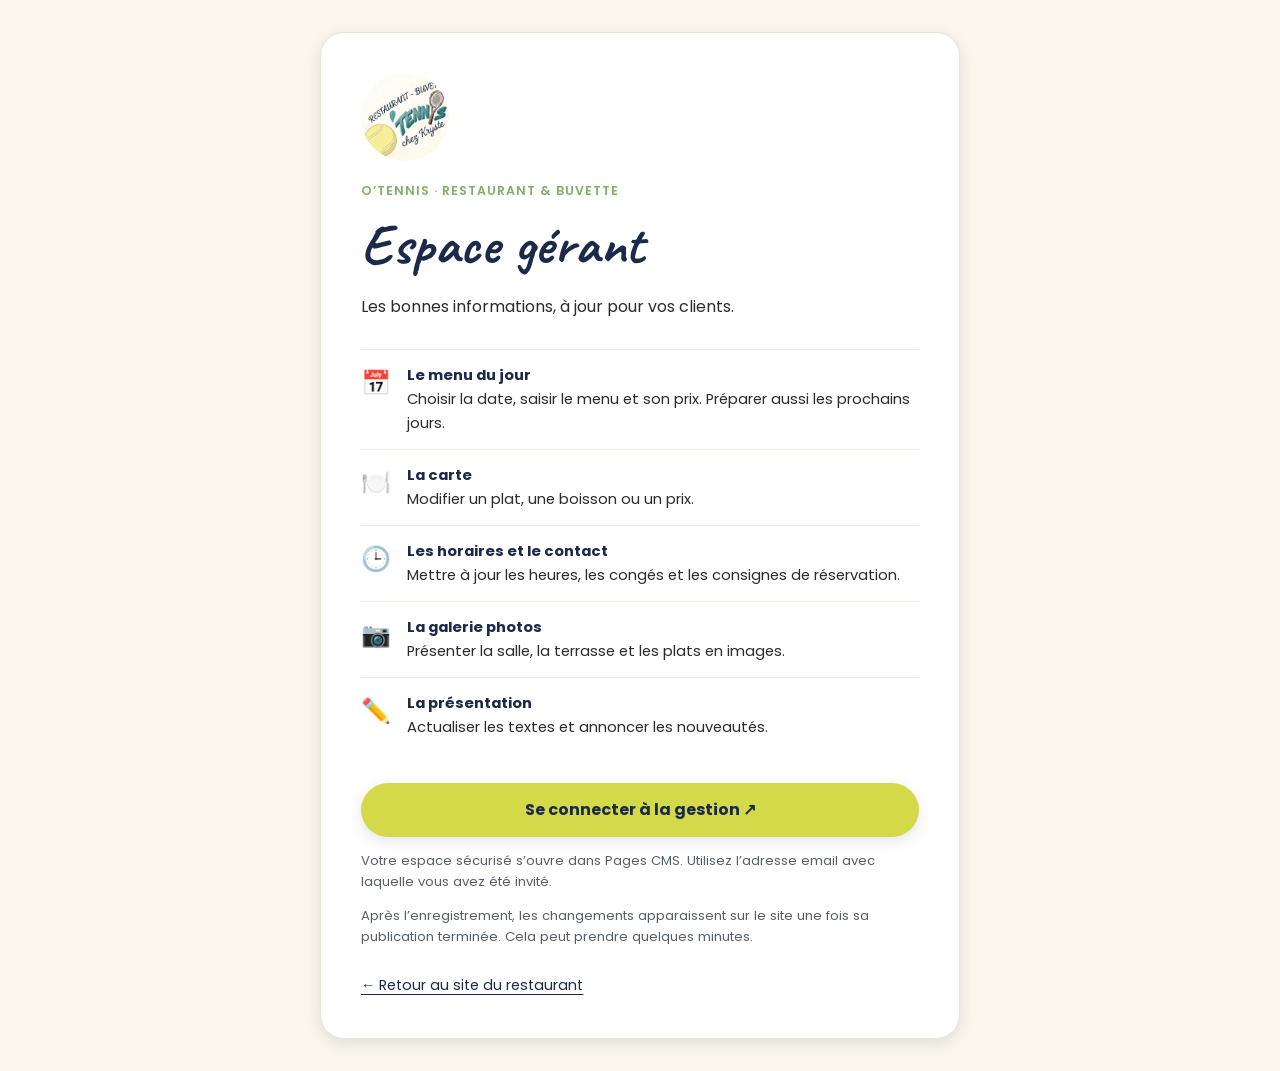
==== commit 73dce4d8: "Ajoute les six améliorations du site" ====
--- a/admin/index.html
+++ b/admin/index.html
@@ -20,8 +20,9 @@
     <ul class="admin-features">
       <li><span aria-hidden="true">📅</span><div><strong>Le menu du jour</strong><br>Choisir la date, saisir le menu et son prix. Préparer aussi les prochains jours.</div></li>
       <li><span aria-hidden="true">🍽️</span><div><strong>La carte</strong><br>Modifier un plat, une boisson ou un prix.</div></li>
-      <li><span aria-hidden="true">🕒</span><div><strong>Les horaires et le contact</strong><br>Mettre à jour les heures, le téléphone et l’adresse.</div></li>
-      <li><span aria-hidden="true">📷</span><div><strong>Les textes et les photos</strong><br>Présenter le restaurant et annoncer les nouveautés.</div></li>
+      <li><span aria-hidden="true">🕒</span><div><strong>Les horaires et le contact</strong><br>Mettre à jour les heures, les congés et les consignes de réservation.</div></li>
+      <li><span aria-hidden="true">📷</span><div><strong>La galerie photos</strong><br>Présenter la salle, la terrasse et les plats en images.</div></li>
+      <li><span aria-hidden="true">✏️</span><div><strong>La présentation</strong><br>Actualiser les textes et annoncer les nouveautés.</div></li>
     </ul>
     <a class="btn admin-signin" href="https://app.pagescms.org/">Se connecter à la gestion <span aria-hidden="true">↗</span></a>
     <p class="admin-help">Votre espace sécurisé s’ouvre dans Pages CMS. Utilisez l’adresse email avec laquelle vous avez été invité.</p>
--- a/style.css
+++ b/style.css
@@ -186,6 +186,25 @@
   cursor: pointer;
 }
 
+.logo-bloc { min-width: 0; }
+.main-nav { order: 2; }
+.header-call {
+  order: 3;
+  display: inline-flex;
+  align-items: center;
+  justify-content: center;
+  min-height: 44px;
+  padding: 10px 16px;
+  border-radius: 50px;
+  background: var(--color-jaune-balle);
+  color: var(--color-bleu-marine);
+  font-size: 0.85rem;
+  font-weight: 700;
+  white-space: nowrap;
+}
+.header-call:hover { background: #c8ce38; }
+.nav-toggle { order: 4; min-width: 44px; min-height: 44px; }
+
 /* ===================== HERO ===================== */
 
 .hero {
@@ -244,6 +263,37 @@
 .hero .btn + .btn {
   margin-left: 16px;
 }
+
+.hero-actions { display: flex; flex-wrap: wrap; justify-content: center; gap: 14px; }
+.hero-actions .btn + .btn { margin-left: 0; }
+.hero .btn-secondaire { color: var(--color-blanc); border-color: rgba(255, 255, 255, 0.65); }
+.hero .btn-secondaire:hover { color: var(--color-bleu-marine); background: var(--color-blanc); }
+
+/* ===================== VENIR / RESERVER ===================== */
+
+.visit-bar { background: var(--color-blanc); border-bottom: 1px solid rgba(27, 42, 74, 0.1); }
+.visit-bar-inner { display: flex; flex-wrap: wrap; justify-content: space-between; align-items: center; gap: 16px 30px; padding-block: 22px; }
+.visit-hours p { margin: 0; }
+.visit-hours [data-today-hours] { margin-top: 4px; color: #555; font-size: 0.85rem; }
+.opening-status { color: var(--color-bleu-marine); font-weight: 600; overflow-wrap: anywhere; }
+.opening-status::before { content: ''; display: inline-block; width: 9px; height: 9px; border-radius: 50%; margin-right: 10px; background: #8a8a8a; }
+.opening-status[data-state="open"]::before { background: #37783b; }
+.opening-status[data-state="closed"]::before { background: #a04f32; }
+.directions-link { display: inline-flex; align-items: center; min-height: 44px; color: var(--color-bleu-marine); font-weight: 600; text-decoration: underline; text-underline-offset: 4px; }
+.directions-link:hover { text-decoration-thickness: 2px; }
+.contact-status { text-align: center; margin: 0 0 30px; }
+.horaires tr.is-today { background: #f0f2cf; }
+.horaires tr.is-today td:first-child::after { content: ' · aujourd’hui'; font-size: 0.75rem; font-weight: 400; }
+.reservation-section { scroll-margin-top: 110px; }
+.reservation-card { display: grid; grid-template-columns: minmax(0, 1fr) auto; gap: 40px; align-items: center; padding: 36px 40px; border-radius: var(--rayon); color: var(--color-blanc); background: var(--color-bleu-marine); }
+.reservation-eyebrow { margin: 0 0 6px; text-transform: uppercase; color: var(--color-jaune-balle); font-weight: 600; letter-spacing: 1px; font-size: 0.8rem; }
+.reservation-card h2 { margin: 0 0 12px; color: var(--color-blanc); font-size: 2.4rem; }
+.reservation-card p { max-width: 620px; }
+.reservation-note { padding-left: 16px; border-left: 3px solid var(--color-jaune-balle); font-size: 0.9rem; }
+.reservation-actions { display: flex; flex-direction: column; align-items: center; gap: 12px; }
+.reservation-actions .btn { text-align: center; }
+.reservation-actions .btn small { display: block; margin-top: 2px; font-size: 0.75rem; font-weight: 500; }
+.reservation-actions .directions-link { color: var(--color-blanc); font-size: 0.85rem; }
 
 .btn-secondaire {
   background-color: transparent;
@@ -403,6 +453,11 @@
   background-color: var(--color-vert-tennis);
   color: var(--color-blanc);
 }
+
+.menu-nav [role="tab"] { min-height: 44px; text-align: center; }
+.menu-nav [aria-selected="true"] { background: var(--color-bleu-marine); border-color: var(--color-bleu-marine); color: var(--color-blanc); }
+.categorie-menu[hidden] { display: none; }
+.categorie-menu[role="tabpanel"]:focus-visible { outline: 3px solid var(--color-vert-tennis); outline-offset: 8px; }
 
 .categorie-menu {
   margin-bottom: 50px;
@@ -721,6 +776,10 @@
 /* ===================== RESPONSIVE ===================== */
 
 @media (max-width: 768px) {
+  .header-inner { flex-wrap: nowrap; gap: 10px; }
+  .logo-bloc { margin-right: auto; }
+  .reservation-card { grid-template-columns: 1fr; gap: 20px; padding: 28px; }
+  .reservation-actions { align-items: flex-start; }
   nav.main-nav {
     display: none;
     position: absolute;
@@ -757,3 +816,27 @@
     flex-direction: column;
   }
 }
+
+@media (max-width: 520px) {
+  .header-inner { padding-inline: 12px; gap: 8px; }
+  .logo-bloc { gap: 8px; }
+  .logo-bloc img { height: 42px; }
+  .logo-texte h1 { font-size: 1.45rem; }
+  .logo-texte p { display: none; }
+  .header-call { font-size: 0.73rem; padding-inline: 12px; }
+  .nav-toggle { padding: 0; min-width: 36px; }
+  .hero { padding: 56px 0; }
+  .hero-actions { flex-direction: column; align-items: center; }
+  .hero-actions .btn { width: 100%; max-width: 320px; }
+  .visit-bar-inner { gap: 8px; }
+  .menu-nav { gap: 8px; margin-bottom: 24px; }
+  .menu-nav a { padding: 10px 12px; font-size: 0.8rem; }
+  .reservation-card { padding: 24px; }
+}
+
+@media print {
+  .categorie-menu[hidden] { display: block !important; }
+  .menu-nav, .header-call, .nav-toggle, .visit-bar, .reservation-section { display: none; }
+  .site-header { position: static; }
+  .categorie-menu { break-inside: avoid; }
+}
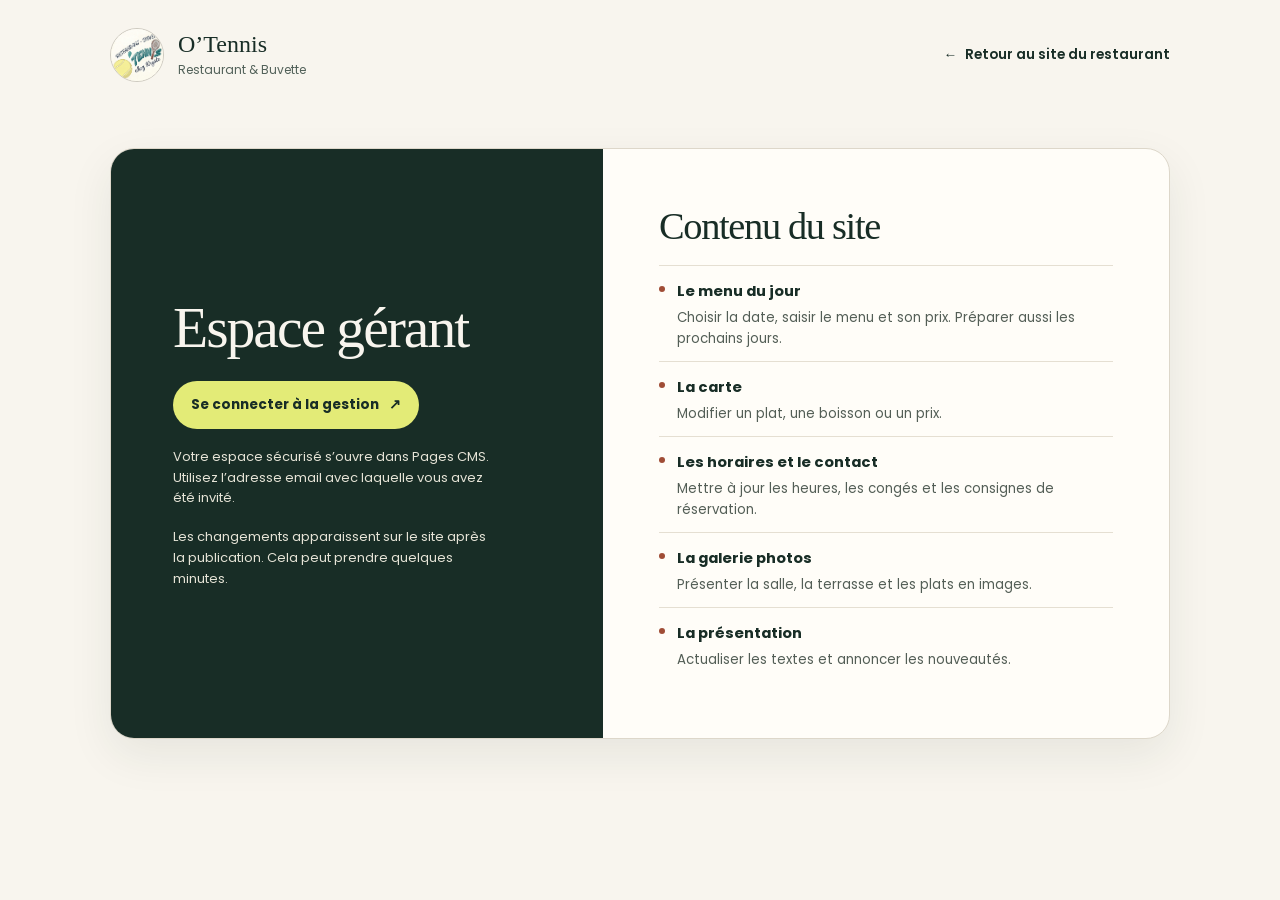
==== commit 06b56db8: "Version de demonstration O'Tennis" ====
--- a/admin/index.html
+++ b/admin/index.html
@@ -4,6 +4,7 @@
   <meta charset="UTF-8">
   <meta name="viewport" content="width=device-width, initial-scale=1.0">
   <meta name="robots" content="noindex, nofollow">
+  <meta name="theme-color" content="#182d26">
   <meta name="referrer" content="strict-origin-when-cross-origin">
   <meta http-equiv="Content-Security-Policy" content="default-src 'self'; script-src 'none'; style-src 'self'; font-src 'self'; img-src 'self'; frame-src 'none'; connect-src 'none'; base-uri 'self'; form-action 'none'; object-src 'none';">
   <title>Espace gérant — O’Tennis</title>
@@ -11,23 +12,33 @@
   <link rel="stylesheet" href="../style.css">
   <link rel="stylesheet" href="admin.css">
 </head>
-<body>
-  <main class="admin-card">
-    <img class="admin-logo" src="../image/logo.jpeg" alt="O’Tennis" width="88" height="88">
-    <p class="admin-eyebrow">O’Tennis · Restaurant & Buvette</p>
-    <h1>Espace gérant</h1>
-    <p>Les bonnes informations, à jour pour vos clients.</p>
-    <ul class="admin-features">
-      <li><span aria-hidden="true">📅</span><div><strong>Le menu du jour</strong><br>Choisir la date, saisir le menu et son prix. Préparer aussi les prochains jours.</div></li>
-      <li><span aria-hidden="true">🍽️</span><div><strong>La carte</strong><br>Modifier un plat, une boisson ou un prix.</div></li>
-      <li><span aria-hidden="true">🕒</span><div><strong>Les horaires et le contact</strong><br>Mettre à jour les heures, les congés et les consignes de réservation.</div></li>
-      <li><span aria-hidden="true">📷</span><div><strong>La galerie photos</strong><br>Présenter la salle, la terrasse et les plats en images.</div></li>
-      <li><span aria-hidden="true">✏️</span><div><strong>La présentation</strong><br>Actualiser les textes et annoncer les nouveautés.</div></li>
-    </ul>
-    <a class="btn admin-signin" href="https://app.pagescms.org/">Se connecter à la gestion <span aria-hidden="true">↗</span></a>
-    <p class="admin-help">Votre espace sécurisé s’ouvre dans Pages CMS. Utilisez l’adresse email avec laquelle vous avez été invité.</p>
-    <p class="admin-help">Après l’enregistrement, les changements apparaissent sur le site une fois sa publication terminée. Cela peut prendre quelques minutes.</p>
-    <a class="admin-back" href="../index.html">← Retour au site du restaurant</a>
-  </main>
+<body class="admin-page">
+  <div class="admin-shell">
+    <header class="admin-header">
+      <div class="admin-brand">
+        <img class="admin-logo" src="../image/logo.jpeg" alt="" width="54" height="54">
+        <div><strong>O’Tennis</strong><small>Restaurant &amp; Buvette</small></div>
+      </div>
+      <a class="admin-back" href="../index.html"><span aria-hidden="true">←</span> Retour au site du restaurant</a>
+    </header>
+    <main class="admin-card">
+      <div class="admin-access">
+        <h1>Espace gérant</h1>
+        <a class="btn admin-signin" href="https://app.pagescms.org/">Se connecter à la gestion <span aria-hidden="true">↗</span></a>
+        <p class="admin-help">Votre espace sécurisé s’ouvre dans Pages CMS. Utilisez l’adresse email avec laquelle vous avez été invité.</p>
+        <p class="admin-help">Les changements apparaissent sur le site après la publication. Cela peut prendre quelques minutes.</p>
+      </div>
+      <section class="admin-content" aria-labelledby="admin-content-title">
+        <h2 id="admin-content-title">Contenu du site</h2>
+        <ul class="admin-features">
+          <li><strong>Le menu du jour</strong><p>Choisir la date, saisir le menu et son prix. Préparer aussi les prochains jours.</p></li>
+          <li><strong>La carte</strong><p>Modifier un plat, une boisson ou un prix.</p></li>
+          <li><strong>Les horaires et le contact</strong><p>Mettre à jour les heures, les congés et les consignes de réservation.</p></li>
+          <li><strong>La galerie photos</strong><p>Présenter la salle, la terrasse et les plats en images.</p></li>
+          <li><strong>La présentation</strong><p>Actualiser les textes et annoncer les nouveautés.</p></li>
+        </ul>
+      </section>
+    </main>
+  </div>
 </body>
 </html>
--- a/admin/admin.css
+++ b/admin/admin.css
@@ -1,15 +1,87 @@
-body { min-height: 100vh; display: grid; place-items: center; padding: 32px 20px; }
-.admin-card { width: 100%; max-width: 640px; background: white; padding: 40px; border: 1px solid #e6e5dc; border-radius: 24px; box-shadow: var(--ombre); }
-.admin-logo { border-radius: 50%; margin-bottom: 20px; object-fit: cover; }
-.admin-eyebrow { color: var(--color-vert-tennis); text-transform: uppercase; letter-spacing: .08em; font-size: .78rem; font-weight: 600; }
-h1 { font-size: clamp(2.4rem, 7vw, 3.5rem); line-height: 1.15; margin: 8px 0 14px; }
-.admin-features { padding: 8px 0; margin: 22px 0; list-style: none; }
-.admin-features li { display: flex; gap: 16px; padding: 14px 0; border-top: 1px solid #eeeee6; font-size: .92rem; }
-.admin-features li > span { font-size: 1.5rem; }
-.admin-features strong { color: var(--color-bleu-marine); }
-.admin-signin { display: block; text-align: center; }
-.admin-help { font-size: .82rem; color: #565e69; }
-.admin-back { display: inline-block; color: var(--color-bleu-marine); margin-top: 14px; font-size: .9rem; text-decoration: underline; text-underline-offset: 4px; }
-a:focus-visible { outline: 3px solid #1B2A4A; outline-offset: 5px; }
-@media (max-width: 480px) { .admin-card { padding: 24px; } }
-@media (prefers-reduced-motion: reduce) { * { scroll-behavior: auto; transition: none !important; } }
+.admin-page {
+  --admin-ink: #182d26;
+  --admin-paper: #f8f5ee;
+  --admin-ball: #e3eb77;
+  --admin-clay: #a04d36;
+  min-height: 100vh;
+  background: var(--admin-paper);
+  color: var(--admin-ink);
+  padding: 28px 20px clamp(36px, 8vw, 100px);
+}
+
+.admin-shell { max-width: 1060px; margin-inline: auto; }
+
+.admin-header {
+  display: flex;
+  align-items: center;
+  justify-content: space-between;
+  flex-wrap: wrap;
+  gap: 16px 28px;
+  margin-bottom: clamp(32px, 6vw, 66px);
+}
+
+.admin-brand { display: flex; align-items: center; gap: 14px; }
+.admin-logo { border-radius: 50%; object-fit: cover; border: 1px solid #cecac0; }
+.admin-brand strong { display: block; font: normal 1.5rem Georgia, serif; }
+.admin-brand small { display: block; margin-top: 2px; color: #526159; font-size: 0.75rem; }
+.admin-back { display: inline-flex; align-items: center; gap: 8px; min-height: 44px; font-size: 0.85rem; font-weight: 600; }
+.admin-back:hover { text-decoration: underline; text-underline-offset: 4px; }
+
+.admin-card {
+  display: grid;
+  grid-template-columns: minmax(0, 1fr) minmax(0, 1.15fr);
+  border: 1px solid #ddd7ca;
+  border-radius: 24px;
+  overflow: hidden;
+  background: #fffdf8;
+  box-shadow: 0 16px 45px rgb(24 45 38 / .08);
+}
+
+.admin-access {
+  display: grid;
+  align-content: center;
+  justify-items: start;
+  padding: clamp(24px, 5vw, 62px);
+  background: var(--admin-ink);
+  color: var(--admin-paper);
+}
+
+.admin-access h1,
+.admin-content h2 { font-family: Georgia, serif; font-weight: 400; letter-spacing: -0.035em; }
+.admin-access h1 { color: inherit; font-size: clamp(2.25rem, 4.5vw, 4.25rem); line-height: 1.03; margin: 0 0 24px; }
+
+.admin-signin {
+  display: inline-flex;
+  align-items: center;
+  justify-content: space-between;
+  gap: 10px;
+  min-height: 48px;
+  padding: 12px 18px;
+  border-radius: 50px;
+  background: var(--admin-ball);
+  color: var(--admin-ink);
+  font-size: 0.85rem;
+  box-shadow: none;
+}
+
+.admin-signin:hover { background: #f1f5b4; color: var(--admin-ink); }
+.admin-help { max-width: 40ch; margin: 18px 0 0; font-size: 0.81rem; color: #e6e4d7; }
+.admin-content { padding: clamp(24px, 4.5vw, 56px); }
+.admin-content h2 { font-size: clamp(1.85rem, 3vw, 2.65rem); line-height: 1.1; color: var(--admin-ink); margin: 0 0 18px; }
+.admin-features { margin: 0; padding: 0; list-style: none; }
+.admin-features li { position: relative; border-top: 1px solid #e5dfd2; padding: 12px 0 12px 18px; }
+.admin-features li::before { content: ''; position: absolute; inset: 20px auto auto 0; width: 6px; height: 6px; border-radius: 50%; background: var(--admin-clay); }
+.admin-features strong { font-size: 0.92rem; }
+.admin-features p { margin: 3px 0 0; color: #535e56; font-size: 0.83rem; }
+.admin-page a:focus-visible { outline: 3px solid var(--admin-clay); outline-offset: 4px; }
+.admin-page .admin-signin:focus-visible { outline-color: var(--admin-ball); }
+
+@media (max-width: 690px) {
+  .admin-card { grid-template-columns: 1fr; }
+  .admin-header { margin-bottom: 20px; }
+}
+
+@media (prefers-reduced-motion: reduce) {
+  .admin-signin { transition: none; }
+  .admin-signin:hover { transform: none; }
+}
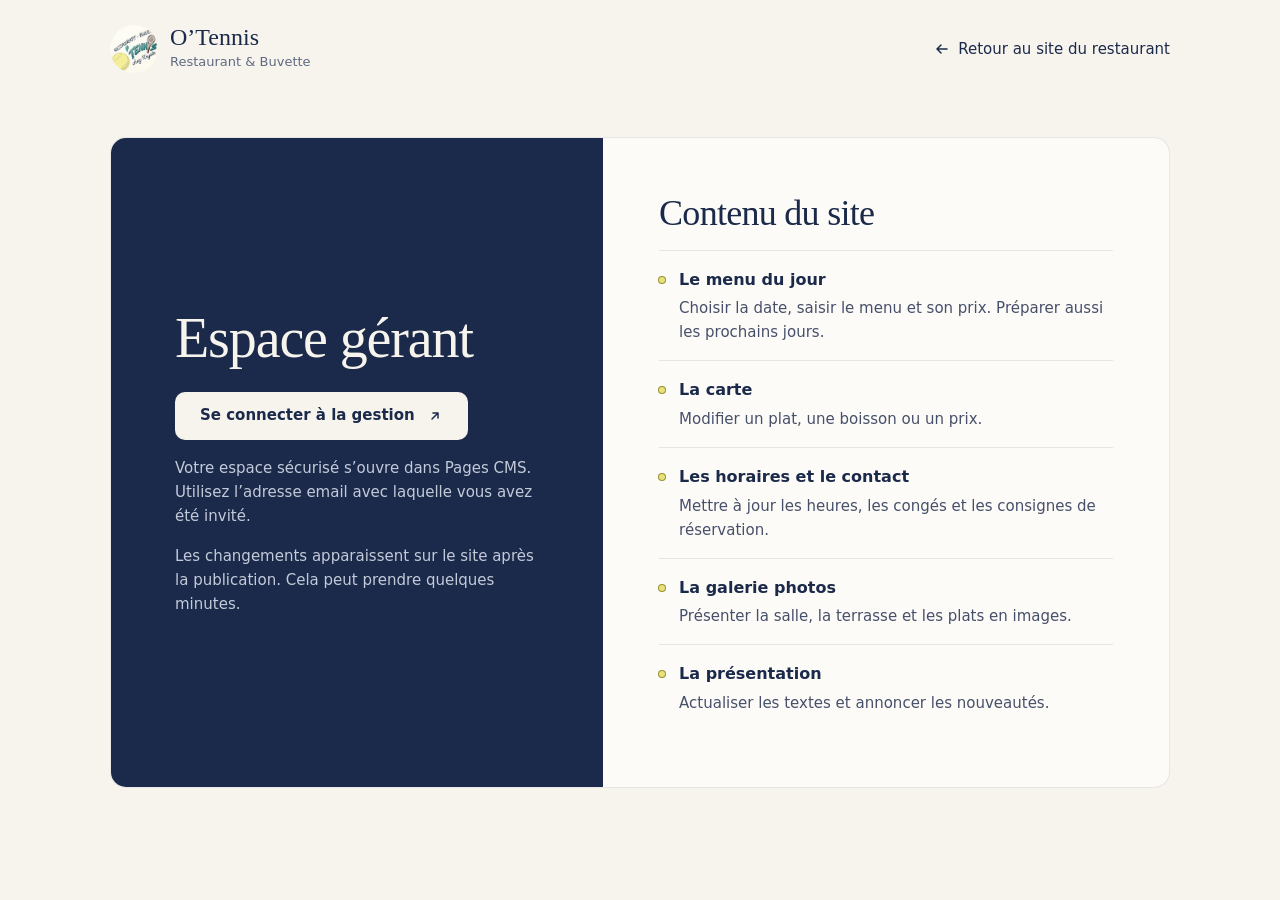
==== commit 1a61a14c: "Refond le design aux couleurs du logo Direction A : papier, bleu marine et turquoise du logo, balle " ====
--- a/admin/index.html
+++ b/admin/index.html
@@ -4,11 +4,13 @@
   <meta charset="UTF-8">
   <meta name="viewport" content="width=device-width, initial-scale=1.0">
   <meta name="robots" content="noindex, nofollow">
-  <meta name="theme-color" content="#182d26">
+  <meta name="theme-color" content="#1b2a4a">
   <meta name="referrer" content="strict-origin-when-cross-origin">
   <meta http-equiv="Content-Security-Policy" content="default-src 'self'; script-src 'none'; style-src 'self'; font-src 'self'; img-src 'self'; frame-src 'none'; connect-src 'none'; base-uri 'self'; form-action 'none'; object-src 'none';">
   <title>Espace gérant — O’Tennis</title>
   <link rel="icon" href="../image/favicon-32.png">
+  <link rel="preload" href="../fonts/newsreader-latin-wght-normal.woff2" as="font" type="font/woff2" crossorigin>
+  <link rel="preload" href="../fonts/figtree-latin-wght-normal.woff2" as="font" type="font/woff2" crossorigin>
   <link rel="stylesheet" href="../style.css">
   <link rel="stylesheet" href="admin.css">
 </head>
@@ -19,12 +21,12 @@
         <img class="admin-logo" src="../image/logo.jpeg" alt="" width="54" height="54">
         <div><strong>O’Tennis</strong><small>Restaurant &amp; Buvette</small></div>
       </div>
-      <a class="admin-back" href="../index.html"><span aria-hidden="true">←</span> Retour au site du restaurant</a>
+      <a class="admin-back" href="../index.html"><svg class="icon" aria-hidden="true" viewBox="0 0 16 16"><path d="M13 8H3M7 4 3 8l4 4"/></svg> Retour au site du restaurant</a>
     </header>
     <main class="admin-card">
       <div class="admin-access">
         <h1>Espace gérant</h1>
-        <a class="btn admin-signin" href="https://app.pagescms.org/">Se connecter à la gestion <span aria-hidden="true">↗</span></a>
+        <a class="btn admin-signin" href="https://app.pagescms.org/">Se connecter à la gestion <svg class="icon" aria-hidden="true" viewBox="0 0 16 16"><path d="M5 11 11 5M6 5h5v5"/></svg></a>
         <p class="admin-help">Votre espace sécurisé s’ouvre dans Pages CMS. Utilisez l’adresse email avec laquelle vous avez été invité.</p>
         <p class="admin-help">Les changements apparaissent sur le site après la publication. Cela peut prendre quelques minutes.</p>
       </div>
--- a/style.css
+++ b/style.css
@@ -1,842 +1,959 @@
-/* ===========================================================
-   O'Tennis - Restaurant Buvette chez Kryste
-   Feuille de style principale
-   =========================================================== */
-
-/* Polices hebergees localement (fonts/) au lieu du CDN Google Fonts,
-   pour eviter l'envoi de l'IP des visiteurs a Google. */
-@font-face {
-  font-family: 'Caveat';
-  font-style: normal;
-  font-weight: 600;
-  font-display: swap;
-  src: url('fonts/caveat-600.woff2') format('woff2');
-}
-
-@font-face {
-  font-family: 'Caveat';
-  font-style: normal;
-  font-weight: 700;
-  font-display: swap;
-  src: url('fonts/caveat-700.woff2') format('woff2');
-}
-
-@font-face {
-  font-family: 'Poppins';
-  font-style: normal;
-  font-weight: 400;
-  font-display: swap;
-  src: url('fonts/poppins-400.woff2') format('woff2');
-}
-
-@font-face {
-  font-family: 'Poppins';
-  font-style: normal;
-  font-weight: 500;
-  font-display: swap;
-  src: url('fonts/poppins-500.woff2') format('woff2');
-}
-
-@font-face {
-  font-family: 'Poppins';
-  font-style: normal;
-  font-weight: 600;
-  font-display: swap;
-  src: url('fonts/poppins-600.woff2') format('woff2');
-}
-
-@font-face {
-  font-family: 'Poppins';
-  font-style: normal;
-  font-weight: 700;
-  font-display: swap;
-  src: url('fonts/poppins-700.woff2') format('woff2');
-}
-
-:root {
-  --color-creme: #FAF6EC;
-  --color-vert-tennis: #7FB069;
-  --color-bleu-marine: #1B2A4A;
-  --color-jaune-balle: #D4D94A;
-  --color-blanc: #FFFFFF;
-  --color-texte: #2B2B2B;
-
-  --font-titre: 'Caveat', 'Segoe Script', cursive;
-  --font-texte: 'Poppins', 'Segoe UI', Arial, sans-serif;
-
-  --rayon: 14px;
-  --ombre: 0 4px 14px rgba(27, 42, 74, 0.12);
-}
-
-* {
-  box-sizing: border-box;
-}
-
-html {
-  scroll-behavior: smooth;
-}
-
-body {
-  margin: 0;
-  font-family: var(--font-texte);
-  background-color: var(--color-creme);
-  color: var(--color-texte);
-  line-height: 1.6;
-}
-
-img {
-  max-width: 100%;
-  display: block;
-}
-
-h1,
-h2,
-h3 {
-  font-family: var(--font-titre);
-  color: var(--color-bleu-marine);
-  letter-spacing: 0.5px;
-}
-
-a {
-  color: inherit;
-  text-decoration: none;
-}
-
-.container {
-  max-width: 1100px;
-  margin: 0 auto;
-  padding: 0 20px;
-}
-
-/* ===================== HEADER ===================== */
-
-.site-header {
-  background-color: var(--color-blanc);
-  box-shadow: var(--ombre);
-  position: sticky;
-  top: 0;
-  z-index: 100;
-}
-
-.header-inner {
-  display: flex;
-  align-items: center;
-  justify-content: space-between;
-  padding: 12px 20px;
-  max-width: 1100px;
-  margin: 0 auto;
-  flex-wrap: wrap;
-  gap: 12px;
-}
-
-.logo-bloc {
-  display: flex;
-  align-items: center;
-  gap: 14px;
-  text-decoration: none;
-}
-
-/* Emplacement du logo : remplacer image/logo.jpeg par le fichier definitif si besoin */
-.logo-bloc img {
-  height: 64px;
-  width: auto;
-  border-radius: 50%;
-}
-
-.logo-texte h1 {
-  margin: 0;
-  font-size: 1.8rem;
-  line-height: 1;
-}
-
-.logo-texte p {
-  margin: 0;
-  font-size: 0.85rem;
-  color: var(--color-vert-tennis);
-  font-weight: 600;
-  text-transform: uppercase;
-  letter-spacing: 1px;
-}
-
-nav.main-nav {
-  display: flex;
-  gap: 24px;
-}
-
-nav.main-nav a {
-  font-weight: 600;
-  color: var(--color-bleu-marine);
-  padding: 8px 4px;
-  border-bottom: 3px solid transparent;
-  transition: border-color 0.2s ease, color 0.2s ease;
-}
-
-nav.main-nav a:hover,
-nav.main-nav a.actif {
-  border-color: var(--color-vert-tennis);
-  color: var(--color-vert-tennis);
-}
-
-.nav-toggle {
-  display: none;
-  background: none;
-  border: none;
-  font-size: 1.8rem;
-  color: var(--color-bleu-marine);
-  cursor: pointer;
-}
-
-.logo-bloc { min-width: 0; }
-.main-nav { order: 2; }
-.header-call {
-  order: 3;
-  display: inline-flex;
-  align-items: center;
-  justify-content: center;
-  min-height: 44px;
-  padding: 10px 16px;
-  border-radius: 50px;
-  background: var(--color-jaune-balle);
-  color: var(--color-bleu-marine);
-  font-size: 0.85rem;
-  font-weight: 700;
-  white-space: nowrap;
-}
-.header-call:hover { background: #c8ce38; }
-.nav-toggle { order: 4; min-width: 44px; min-height: 44px; }
-
-/* ===================== HERO ===================== */
-
-.hero {
-  position: relative;
-  background-color: var(--color-bleu-marine);
-  color: var(--color-blanc);
-  padding: 90px 20px;
-  text-align: center;
-}
-
-.hero h2 {
-  color: var(--color-blanc);
-  font-size: 3rem;
-  margin: 0 0 10px;
-}
-
-.hero p.accroche {
-  font-size: 1.25rem;
-  max-width: 600px;
-  margin: 0 auto 30px;
-}
-
-.horaires-rapides {
-  display: flex;
-  flex-wrap: wrap;
-  justify-content: center;
-  gap: 16px;
-  margin-bottom: 30px;
-}
-
-.horaires-rapides .case {
-  background: rgba(255, 255, 255, 0.12);
-  border: 1px solid rgba(255, 255, 255, 0.35);
-  border-radius: var(--rayon);
-  padding: 10px 18px;
-  font-size: 0.95rem;
-}
-
-.btn {
-  display: inline-block;
-  background-color: var(--color-jaune-balle);
-  color: var(--color-bleu-marine);
-  font-weight: 700;
-  padding: 14px 32px;
-  border-radius: 50px;
-  box-shadow: var(--ombre);
-  transition: transform 0.15s ease, background-color 0.15s ease;
-}
-
-.btn:hover {
-  transform: translateY(-2px);
-  background-color: var(--color-vert-tennis);
-  color: var(--color-blanc);
-}
-
-.hero .btn + .btn {
-  margin-left: 16px;
-}
-
-.hero-actions { display: flex; flex-wrap: wrap; justify-content: center; gap: 14px; }
-.hero-actions .btn + .btn { margin-left: 0; }
-.hero .btn-secondaire { color: var(--color-blanc); border-color: rgba(255, 255, 255, 0.65); }
-.hero .btn-secondaire:hover { color: var(--color-bleu-marine); background: var(--color-blanc); }
-
-/* ===================== VENIR / RESERVER ===================== */
-
-.visit-bar { background: var(--color-blanc); border-bottom: 1px solid rgba(27, 42, 74, 0.1); }
-.visit-bar-inner { display: flex; flex-wrap: wrap; justify-content: space-between; align-items: center; gap: 16px 30px; padding-block: 22px; }
-.visit-hours p { margin: 0; }
-.visit-hours [data-today-hours] { margin-top: 4px; color: #555; font-size: 0.85rem; }
-.opening-status { color: var(--color-bleu-marine); font-weight: 600; overflow-wrap: anywhere; }
-.opening-status::before { content: ''; display: inline-block; width: 9px; height: 9px; border-radius: 50%; margin-right: 10px; background: #8a8a8a; }
-.opening-status[data-state="open"]::before { background: #37783b; }
-.opening-status[data-state="closed"]::before { background: #a04f32; }
-.directions-link { display: inline-flex; align-items: center; min-height: 44px; color: var(--color-bleu-marine); font-weight: 600; text-decoration: underline; text-underline-offset: 4px; }
-.directions-link:hover { text-decoration-thickness: 2px; }
-.contact-status { text-align: center; margin: 0 0 30px; }
-.horaires tr.is-today { background: #f0f2cf; }
-.horaires tr.is-today td:first-child::after { content: ' · aujourd’hui'; font-size: 0.75rem; font-weight: 400; }
-.reservation-section { scroll-margin-top: 110px; }
-.reservation-card { display: grid; grid-template-columns: minmax(0, 1fr) auto; gap: 40px; align-items: center; padding: 36px 40px; border-radius: var(--rayon); color: var(--color-blanc); background: var(--color-bleu-marine); }
-.reservation-eyebrow { margin: 0 0 6px; text-transform: uppercase; color: var(--color-jaune-balle); font-weight: 600; letter-spacing: 1px; font-size: 0.8rem; }
-.reservation-card h2 { margin: 0 0 12px; color: var(--color-blanc); font-size: 2.4rem; }
-.reservation-card p { max-width: 620px; }
-.reservation-note { padding-left: 16px; border-left: 3px solid var(--color-jaune-balle); font-size: 0.9rem; }
-.reservation-actions { display: flex; flex-direction: column; align-items: center; gap: 12px; }
-.reservation-actions .btn { text-align: center; }
-.reservation-actions .btn small { display: block; margin-top: 2px; font-size: 0.75rem; font-weight: 500; }
-.reservation-actions .directions-link { color: var(--color-blanc); font-size: 0.85rem; }
-
-.btn-secondaire {
-  background-color: transparent;
-  border: 2px solid var(--color-bleu-marine);
-  color: var(--color-bleu-marine);
-}
-
-.btn-secondaire:hover {
-  background-color: var(--color-bleu-marine);
-  color: var(--color-blanc);
-}
-
-/* ===================== SECTIONS GENERALES ===================== */
-
-section {
-  padding: 60px 0;
-}
-
-section.alt {
-  background-color: var(--color-blanc);
-}
-
-.section-titre {
-  text-align: center;
-  margin-bottom: 10px;
-  font-size: 2.4rem;
-}
-
-.section-soustitre {
-  text-align: center;
-  color: var(--color-vert-tennis);
-  font-weight: 600;
-  margin-bottom: 40px;
-  text-transform: uppercase;
-  letter-spacing: 1px;
-  font-size: 0.9rem;
-}
-
-/* ===================== MENU DU JOUR ===================== */
-
-.daily-menu[hidden], .daily-menu-photo[hidden] { display: none; }
-
-.daily-menu {
-  padding: 40px 0;
-  scroll-margin-top: 100px;
-}
-
-.daily-menu-card {
-  display: flex;
-  flex-wrap: wrap;
-  overflow: hidden;
-  background: var(--color-blanc);
-  border: 1px solid rgba(27, 42, 74, 0.12);
-  border-top: 5px solid var(--color-jaune-balle);
-  border-radius: var(--rayon);
-  box-shadow: var(--ombre);
-}
-
-.daily-menu-content { flex: 1 1 440px; padding: 30px 36px; min-width: 0; }
-.daily-menu-heading { display: flex; flex-wrap: wrap; align-items: center; justify-content: space-between; gap: 16px; }
-.daily-menu-eyebrow { margin: 0 0 4px; color: var(--color-bleu-marine); font-size: 0.78rem; font-weight: 600; letter-spacing: 1px; text-transform: uppercase; }
-.daily-menu h2 { margin: 0; font-size: 2.6rem; line-height: 1.1; }
-.daily-menu-date { display: block; margin-top: 8px; font-size: 0.85rem; color: #555; }
-.daily-menu-price { margin: 0; padding: 10px 18px; border-radius: 50px; background: var(--color-jaune-balle); color: var(--color-bleu-marine); font-size: 1.15rem; font-weight: 700; }
-.daily-menu-courses { display: grid; gap: 14px; margin: 24px 0 0; }
-.daily-menu-course { border-top: 1px solid rgba(27, 42, 74, 0.1); padding-top: 12px; }
-.daily-menu-course dt { font-size: 0.75rem; color: #555; font-weight: 600; text-transform: uppercase; letter-spacing: 0.6px; }
-.daily-menu-course dd { margin: 3px 0 0; white-space: pre-line; }
-.daily-menu-content, .daily-menu-price { overflow-wrap: anywhere; }
-.daily-menu-photo { flex: 1 1 260px; width: 32%; max-height: 400px; object-fit: cover; }
-
-@media (max-width: 600px) {
-  .daily-menu { padding: 24px 0; }
-  .daily-menu-content { padding: 24px; }
-  .daily-menu-photo { width: 100%; flex-basis: 100%; max-height: 240px; }
-}
-
-/* ===================== PRESENTATION ===================== */
-
-.presentation {
-  display: flex;
-  align-items: center;
-  gap: 40px;
-  flex-wrap: wrap;
-}
-
-.presentation-texte {
-  flex: 1 1 320px;
-}
-
-.presentation-image {
-  flex: 1 1 320px;
-}
-
-/* Emplacement photo du lieu / des plats */
-.presentation-image img {
-  width: 100%;
-  height: auto;
-  aspect-ratio: 4 / 3;
-  border-radius: var(--rayon);
-  box-shadow: var(--ombre);
-  object-fit: cover;
-  object-position: center;
-  background-color: #e9e4d4;
-}
-
-.presentation-image img.photo-manquante {
-  display: flex;
-  align-items: center;
-  justify-content: center;
-  color: #1B2A4A;
-  font-weight: 600;
-}
-
-.atouts {
-  display: flex;
-  gap: 20px;
-  flex-wrap: wrap;
-  margin-top: 30px;
-}
-
-.atouts .atout {
-  flex: 1 1 150px;
-  text-align: center;
-  background-color: var(--color-creme);
-  padding: 16px;
-  border-radius: var(--rayon);
-}
-
-.atouts .atout .emoji {
-  font-size: 2rem;
-  display: block;
-  margin-bottom: 6px;
-}
-
-/* ===================== MENU ===================== */
-
-.menu-nav {
-  display: flex;
-  flex-wrap: wrap;
-  justify-content: center;
-  gap: 10px;
-  margin-bottom: 40px;
-}
-
-.menu-nav a {
-  background-color: var(--color-blanc);
-  border: 1px solid var(--color-vert-tennis);
-  color: var(--color-bleu-marine);
-  padding: 8px 16px;
-  border-radius: 50px;
-  font-size: 0.9rem;
-  font-weight: 600;
-}
-
-.menu-nav a:hover {
-  background-color: var(--color-vert-tennis);
-  color: var(--color-blanc);
-}
-
-.menu-nav [role="tab"] { min-height: 44px; text-align: center; }
-.menu-nav [aria-selected="true"] { background: var(--color-bleu-marine); border-color: var(--color-bleu-marine); color: var(--color-blanc); }
-.categorie-menu[hidden] { display: none; }
-.categorie-menu[role="tabpanel"]:focus-visible { outline: 3px solid var(--color-vert-tennis); outline-offset: 8px; }
-
-.categorie-menu {
-  margin-bottom: 50px;
-  scroll-margin-top: 90px;
-}
-
-.categorie-menu h3 {
-  font-size: 1.9rem;
-  border-bottom: 3px solid var(--color-jaune-balle);
-  display: inline-block;
-  padding-bottom: 4px;
-  margin-bottom: 6px;
-}
-
-.menu-group-title { color: var(--color-bleu-marine); margin-top: 24px; }
-.menu-notice { text-align: center; }
-.liste-simple .menu-list-content { min-width: 0; flex: 1; }
-.liste-simple .plat-entete { flex-wrap: wrap; }
-.liste-simple .plat-prix { color: var(--color-texte); white-space: normal; }
-.menu-item-name { overflow-wrap: anywhere; }
-.plat-photo[hidden], .article-photo[hidden] { display: none; }
-.restaurant-announcement { background: var(--color-jaune-balle); padding: 18px 0; color: var(--color-bleu-marine); }
-.restaurant-announcement p { white-space: pre-line; margin-block: 0; font-weight: 500; }
-.presentation-texte > p:not(.section-soustitre), .plat-description { white-space: pre-line; }
-.manager-link { display: inline-block; margin-left: 16px; text-decoration: underline; text-underline-offset: 3px; }
-a:focus-visible, button:focus-visible { outline: 3px solid var(--color-vert-tennis); outline-offset: 4px; }
-@media (prefers-reduced-motion: reduce) { html { scroll-behavior: auto; } }
-
-/* Apparition douce des blocs, uniquement quand le navigateur les affiche. */
-@media (prefers-reduced-motion: no-preference) {
-  .scroll-reveal {
-    animation: scroll-reveal 650ms cubic-bezier(0.22, 1, 0.36, 1);
-  }
-
-  .scroll-reveal:focus-within {
-    animation: none;
-  }
-
-  @keyframes scroll-reveal {
-    from { opacity: 0; transform: translateY(24px); }
-    to { opacity: 1; transform: translateY(0); }
-  }
-}
-
-.categorie-note {
-  font-style: italic;
-  color: var(--color-vert-tennis);
-  margin-top: -4px;
-  margin-bottom: 20px;
-  font-size: 0.9rem;
-}
-
-.plats {
-  display: grid;
-  grid-template-columns: repeat(auto-fill, minmax(280px, 1fr));
-  gap: 18px;
-  align-items: start;
-}
-
-.plat {
-  background-color: var(--color-blanc);
-  border-radius: var(--rayon);
-  padding: 16px 20px;
-  box-shadow: var(--ombre);
-}
-
-/* Photo d'article (optionnelle) : reste absente si aucun fichier n'est fourni dans image/articles/ */
-.plat-photo {
-  width: 100%;
-  height: 120px;
-  object-fit: contain;
-  object-position: center;
-  border-radius: 8px;
-  margin-bottom: 12px;
-  display: block;
-}
-
-.plat-entete {
-  display: flex;
-  justify-content: space-between;
-  align-items: baseline;
-  gap: 10px;
-}
-
-.plat-entete h4 {
-  margin: 0;
-  font-size: 1.1rem;
-  font-family: var(--font-texte);
-  font-weight: 700;
-  color: var(--color-bleu-marine);
-}
-
-.plat-prix {
-  font-weight: 700;
-  color: var(--color-vert-tennis);
-  white-space: nowrap;
-}
-
-.plat-prix.indisponible {
-  color: #B0795A;
-  font-size: 0.85rem;
-  font-style: italic;
-}
-
-.plat-description {
-  margin: 6px 0 0;
-  font-size: 0.92rem;
-  color: #555;
-}
-
-.plat-tailles {
-  display: flex;
-  gap: 14px;
-  font-size: 0.85rem;
-  margin-top: 6px;
-  color: var(--color-bleu-marine);
-}
-
-/* Liste simple (boissons, vins) */
-.liste-simple {
-  display: grid;
-  grid-template-columns: repeat(auto-fill, minmax(240px, 1fr));
-  gap: 12px 18px;
-  list-style: none;
-  padding: 0;
-  margin: 0;
-}
-
-.liste-simple li {
-  display: flex;
-  align-items: center;
-  gap: 10px;
-  background-color: var(--color-blanc);
-  border-radius: var(--rayon);
-  box-shadow: var(--ombre);
-  padding: 10px 18px;
-}
-
-/* Photo d'article (optionnelle) : reste absente si aucun fichier n'est fourni dans image/articles/ */
-.article-photo {
-  width: 40px;
-  height: 40px;
-  object-fit: cover;
-  border-radius: 8px;
-  flex-shrink: 0;
-  display: block;
-}
-
-/* ===================== CONTACT / HORAIRES ===================== */
-
-.contact-grille {
-  display: grid;
-  grid-template-columns: 1fr 1fr;
-  gap: 40px;
-}
-
-.bloc-infos .ligne-info {
-  display: flex;
-  gap: 12px;
-  margin-bottom: 18px;
-  align-items: flex-start;
-}
-
-.bloc-infos .ligne-info .emoji {
-  font-size: 1.4rem;
-}
-
-.contact-reseaux {
-  margin-bottom: 18px;
-}
-
-.instagram-link {
-  display: inline-flex;
-  align-items: center;
-  justify-content: center;
-  width: 44px;
-  height: 44px;
-  border: 1px solid currentColor;
-  border-radius: 50%;
-}
-
-.instagram-link img {
-  display: block;
-  width: 22px;
-  height: 22px;
-}
-
-.instagram-link:hover {
-  background-color: rgba(27, 42, 74, 0.08);
-}
-
-.instagram-link:focus-visible {
-  outline: 2px solid currentColor;
-  outline-offset: 4px;
-}
-
-table.horaires {
-  width: 100%;
-  border-collapse: collapse;
-  margin-top: 10px;
-  background-color: var(--color-blanc);
-  border-radius: var(--rayon);
-  overflow: hidden;
-  box-shadow: var(--ombre);
-}
-
-table.horaires td {
-  padding: 10px 16px;
-  border-bottom: 1px solid rgba(27, 42, 74, 0.08);
-}
-
-table.horaires tr:last-child td {
-  border-bottom: none;
-}
-
-table.horaires td:first-child {
-  font-weight: 600;
-  color: var(--color-bleu-marine);
-}
-
-.carte-embed {
-  border-radius: var(--rayon);
-  overflow: hidden;
-  box-shadow: var(--ombre);
-  min-height: 320px;
-}
-
-.carte-embed iframe {
-  width: 100%;
-  height: 100%;
-  min-height: 320px;
-  border: 0;
-}
-
-/* ===================== FOOTER ===================== */
-
-footer.site-footer {
-  background-color: var(--color-bleu-marine);
-  color: var(--color-creme);
-  padding: 40px 0 20px;
-}
-
-.footer-inner {
-  display: flex;
-  flex-wrap: wrap;
-  justify-content: space-between;
-  gap: 30px;
-}
-
-.footer-logo {
-  display: flex;
-  align-items: center;
-  gap: 12px;
-}
-
-.footer-logo img {
-  height: 50px;
-  border-radius: 50%;
-}
-
-.footer-col h4 {
-  color: var(--color-jaune-balle);
-  font-family: var(--font-texte);
-  font-size: 1rem;
-  margin: 0 0 10px;
-  text-transform: uppercase;
-  letter-spacing: 1px;
-}
-
-.footer-col p,
-.footer-col a {
-  font-size: 0.9rem;
-  color: var(--color-creme);
-  opacity: 0.9;
-}
-
-.footer-reseaux {
-  display: flex;
-  gap: 12px;
-  margin-top: 8px;
-}
-
-.footer-reseaux a {
-  border: 1px solid var(--color-creme);
-  border-radius: 50%;
-  width: 34px;
-  height: 34px;
-  display: flex;
-  align-items: center;
-  justify-content: center;
-  font-size: 0.9rem;
-}
-
-.footer-reseaux .instagram-link {
-  width: 44px;
-  height: 44px;
-}
-
-.footer-reseaux .instagram-link img {
-  filter: brightness(0) invert(1);
-}
-
-.footer-reseaux .instagram-link:hover {
-  background-color: rgba(255, 255, 255, 0.12);
-}
-
-.footer-bas {
-  text-align: center;
-  margin-top: 30px;
-  padding-top: 16px;
-  border-top: 1px solid rgba(255, 255, 255, 0.15);
-  font-size: 0.8rem;
-  opacity: 0.7;
-}
-
-/* ===================== RESPONSIVE ===================== */
-
-@media (max-width: 768px) {
-  .header-inner { flex-wrap: nowrap; gap: 10px; }
-  .logo-bloc { margin-right: auto; }
-  .reservation-card { grid-template-columns: 1fr; gap: 20px; padding: 28px; }
-  .reservation-actions { align-items: flex-start; }
-  nav.main-nav {
-    display: none;
-    position: absolute;
-    top: 100%;
-    left: 0;
-    right: 0;
-    background-color: var(--color-blanc);
-    flex-direction: column;
-    padding: 10px 20px 20px;
-    box-shadow: var(--ombre);
-  }
-
-  nav.main-nav.ouvert {
-    display: flex;
-  }
-
-  .nav-toggle {
-    display: block;
-  }
-
-  .hero h2 {
-    font-size: 2.1rem;
-  }
-
-  .hero p.accroche {
-    font-size: 1.05rem;
-  }
-
-  .contact-grille {
-    grid-template-columns: 1fr;
-  }
-
-  .presentation {
-    flex-direction: column;
-  }
-}
-
-@media (max-width: 520px) {
-  .header-inner { padding-inline: 12px; gap: 8px; }
-  .logo-bloc { gap: 8px; }
-  .logo-bloc img { height: 42px; }
-  .logo-texte h1 { font-size: 1.45rem; }
-  .logo-texte p { display: none; }
-  .header-call { font-size: 0.73rem; padding-inline: 12px; }
-  .nav-toggle { padding: 0; min-width: 36px; }
-  .hero { padding: 56px 0; }
-  .hero-actions { flex-direction: column; align-items: center; }
-  .hero-actions .btn { width: 100%; max-width: 320px; }
-  .visit-bar-inner { gap: 8px; }
-  .menu-nav { gap: 8px; margin-bottom: 24px; }
-  .menu-nav a { padding: 10px 12px; font-size: 0.8rem; }
-  .reservation-card { padding: 24px; }
-}
-
-@media print {
-  .categorie-menu[hidden] { display: block !important; }
-  .menu-nav, .header-call, .nav-toggle, .visit-bar, .reservation-section { display: none; }
-  .site-header { position: static; }
-  .categorie-menu { break-inside: avoid; }
-}
+/* ===========================================================
+   O'Tennis - Restaurant Buvette chez Kryste
+   Feuille de style principale (jetons, base, composants partages).
+   Pages : accueil (index.html), carte (menu-design.css), galerie
+   (gallery.css), 404 (404.css), espace gerant (admin/admin.css).
+   =========================================================== */
+
+/* Polices hebergees localement (fonts/), sans appel a un CDN :
+   aucune adresse IP de visiteur n'est transmise a un tiers. */
+@font-face {
+  font-family: 'Newsreader';
+  font-style: normal;
+  font-weight: 200 800;
+  font-display: swap;
+  src: url('fonts/newsreader-latin-wght-normal.woff2') format('woff2');
+  unicode-range: U+0000-00FF, U+0131, U+0152-0153, U+02BB-02BC, U+02C6, U+02DA, U+02DC, U+0304, U+0308, U+0329, U+2000-206F, U+20AC, U+2122, U+2191, U+2193, U+2212, U+2215, U+FEFF, U+FFFD;
+}
+
+@font-face {
+  font-family: 'Figtree';
+  font-style: normal;
+  font-weight: 300 900;
+  font-display: swap;
+  src: url('fonts/figtree-latin-wght-normal.woff2') format('woff2');
+  unicode-range: U+0000-00FF, U+0131, U+0152-0153, U+02BB-02BC, U+02C6, U+02DA, U+02DC, U+0304, U+0308, U+0329, U+2000-206F, U+20AC, U+2122, U+2191, U+2193, U+2212, U+2215, U+FEFF, U+FFFD;
+}
+
+:root {
+  /* Surfaces : papier du logo, carte, surface relevee, encre marine */
+  --paper: #f7f4ee;
+  --card: #fdfbf7;
+  --raised: #efe9df;
+  --ink: #1b2a4a;
+
+  /* Texte : trois niveaux sur fond clair, trois sur fond encre */
+  --text: var(--ink);
+  --text-2: #46506a;
+  --text-3: #5f6a80;
+  --on-ink: #f7f4ee;
+  --on-ink-2: #c3cad9;
+  --on-ink-3: #9aa4b8;
+
+  /* Traits fins */
+  --line: rgba(27, 42, 74, 0.1);
+  --line-strong: rgba(27, 42, 74, 0.28);
+  --line-ink: rgba(247, 244, 238, 0.16);
+
+  /* Accent unique : le turquoise du logo, assombri pour le contraste */
+  --accent: #25716e;
+  --accent-hover: #1c5c5a;
+
+  /* Signature : la balle jaune du logo */
+  --ball: #e8e27c;
+  --ball-ring: #9a922e;
+
+  /* Etat "ferme" uniquement */
+  --clay: #a04d36;
+
+  --font-display: 'Newsreader', Georgia, 'Times New Roman', serif;
+  --font-text: 'Figtree', system-ui, 'Segoe UI', Arial, sans-serif;
+
+  /* Echelle de texte */
+  --text-xs: 0.8125rem;
+  --text-sm: 0.875rem;
+  --text-md: 0.9375rem;
+  --text-base: 1rem;
+  --text-lg: 1.125rem;
+
+  /* Rayons : controles 10, cartes et photos 12, fenetres 16 */
+  --r-control: 10px;
+  --r-card: 12px;
+  --r-panel: 16px;
+
+  --ease: cubic-bezier(0.22, 1, 0.36, 1);
+  --gutter: 20px;
+  --header-h: 64px;
+  --section-y: clamp(64px, 8vw, 112px);
+}
+
+@media (min-width: 769px) {
+  :root { --gutter: 32px; --header-h: 72px; }
+}
+
+* {
+  box-sizing: border-box;
+}
+
+html {
+  scroll-behavior: smooth;
+  -webkit-text-size-adjust: 100%;
+}
+
+body {
+  margin: 0;
+  font-family: var(--font-text);
+  font-size: var(--text-base);
+  background-color: var(--paper);
+  color: var(--text);
+  line-height: 1.6;
+  text-rendering: optimizeLegibility;
+}
+
+img {
+  max-width: 100%;
+  display: block;
+}
+
+h1,
+h2,
+h3 {
+  font-family: var(--font-display);
+  font-weight: 400;
+  color: var(--ink);
+  letter-spacing: 0;
+}
+
+a {
+  color: inherit;
+  text-decoration: none;
+}
+
+.container {
+  width: min(100% - var(--gutter) * 2, 1200px);
+  margin-inline: auto;
+}
+
+section { scroll-margin-top: calc(var(--header-h) + 16px); }
+main:focus { outline: none; }
+
+.skip-link {
+  position: fixed;
+  inset: 8px auto auto 8px;
+  z-index: 300;
+  transform: translateY(-150%);
+  padding: 12px 16px;
+  border-radius: var(--r-control);
+  background: var(--ink);
+  color: var(--on-ink);
+  font-weight: 600;
+}
+
+.skip-link:focus { transform: none; }
+
+:is(a, button):focus-visible {
+  outline: 2px solid var(--accent);
+  outline-offset: 3px;
+}
+
+:is(.hero, .menu-masthead, .reservation-section, .site-footer) :is(a, button):focus-visible {
+  outline-color: var(--ball);
+}
+
+/* ===================== EN-TETE ===================== */
+
+.site-header {
+  position: sticky;
+  top: 0;
+  z-index: 100;
+  background: var(--card);
+  border-bottom: 1px solid var(--line);
+}
+
+.header-inner {
+  display: flex;
+  align-items: center;
+  gap: 16px;
+  width: min(100% - var(--gutter) * 2, 1200px);
+  min-height: var(--header-h);
+  margin-inline: auto;
+}
+
+.logo-bloc {
+  display: flex;
+  align-items: center;
+  gap: 12px;
+  min-width: 0;
+}
+
+.logo-bloc img {
+  flex: none;
+  width: 48px;
+  height: 48px;
+  border-radius: 50%;
+  object-fit: cover;
+  background: var(--paper);
+}
+
+.logo-title {
+  display: block;
+  color: var(--ink);
+  font: 500 1.5rem/1 var(--font-display);
+}
+
+/* Le logo reprend deja la mention "Restaurant - Buvette chez Kryste". */
+.logo-texte p { display: none; }
+
+nav.main-nav {
+  display: flex;
+  gap: 32px;
+  margin-inline: auto;
+}
+
+nav.main-nav a {
+  position: relative;
+  padding: 12px 0;
+  color: var(--text-2);
+  font-size: var(--text-md);
+  font-weight: 500;
+  transition: color 160ms var(--ease);
+}
+
+nav.main-nav a:hover,
+nav.main-nav a.actif { color: var(--ink); }
+
+/* Signature : la balle marque la page courante. */
+nav.main-nav a.actif::after {
+  content: '';
+  position: absolute;
+  bottom: 2px;
+  left: 50%;
+  width: 6px;
+  height: 6px;
+  margin-left: -3px;
+  border-radius: 50%;
+  background: var(--ball);
+  box-shadow: 0 0 0 1px var(--ball-ring);
+}
+
+.header-call {
+  display: inline-flex;
+  align-items: center;
+  justify-content: center;
+  gap: 12px;
+  min-height: 44px;
+  padding: 0 20px;
+  border-radius: var(--r-control);
+  background: var(--accent);
+  color: #fff;
+  font-size: var(--text-md);
+  font-weight: 600;
+  white-space: nowrap;
+  transition: background-color 160ms var(--ease), transform 160ms var(--ease);
+}
+
+.header-call:hover { background: var(--accent-hover); }
+.header-call:active { transform: scale(0.98); }
+
+.header-call-number {
+  display: none;
+  padding-left: 12px;
+  border-left: 1px solid rgba(255, 255, 255, 0.4);
+  font-weight: 500;
+  font-variant-numeric: tabular-nums;
+}
+
+@media (min-width: 1000px) {
+  .header-call-number { display: inline; }
+}
+
+/* Bouton du menu mobile : trois traits dessines en CSS. */
+.nav-toggle {
+  display: none;
+  position: relative;
+  flex: none;
+  width: 44px;
+  height: 44px;
+  padding: 0;
+  border: 0;
+  border-radius: var(--r-control);
+  background: none;
+  color: var(--ink);
+  font-size: 0;
+  cursor: pointer;
+}
+
+.nav-toggle::before,
+.nav-toggle::after {
+  content: '';
+  position: absolute;
+  top: 50%;
+  left: 50%;
+  width: 20px;
+  height: 2px;
+  margin: -1px 0 0 -10px;
+  border-radius: 1px;
+  background: currentColor;
+  transition: transform 200ms var(--ease);
+}
+
+.nav-toggle::before { transform: translateY(-4px); }
+.nav-toggle::after { transform: translateY(4px); }
+.nav-toggle[aria-expanded="true"]::before { transform: rotate(45deg); }
+.nav-toggle[aria-expanded="true"]::after { transform: rotate(-45deg); }
+
+/* ===================== BOUTONS ET LIENS ===================== */
+
+.btn {
+  display: inline-flex;
+  align-items: center;
+  justify-content: center;
+  gap: 8px;
+  min-height: 48px;
+  padding: 12px 24px;
+  border: 1px solid transparent;
+  border-radius: var(--r-control);
+  background: var(--accent);
+  color: #fff;
+  font: 600 var(--text-md)/1.3 var(--font-text);
+  transition: background-color 160ms var(--ease), color 160ms var(--ease), border-color 160ms var(--ease), transform 160ms var(--ease);
+}
+
+.btn:hover { background: var(--accent-hover); }
+.btn:active { transform: scale(0.98); }
+
+.btn-secondaire {
+  background: transparent;
+  border-color: var(--line-strong);
+  color: var(--ink);
+}
+
+.btn-secondaire:hover { background: rgba(27, 42, 74, 0.06); }
+
+:is(.hero, .menu-masthead, .reservation-section) .btn {
+  background: var(--paper);
+  color: var(--ink);
+}
+
+:is(.hero, .menu-masthead, .reservation-section) .btn:hover { background: #fff; }
+
+:is(.hero, .menu-masthead, .reservation-section) .btn-secondaire {
+  background: transparent;
+  border-color: rgba(247, 244, 238, 0.4);
+  color: var(--on-ink);
+}
+
+:is(.hero, .menu-masthead, .reservation-section) .btn-secondaire:hover {
+  background: rgba(247, 244, 238, 0.1);
+}
+
+.icon {
+  flex: none;
+  width: 16px;
+  height: 16px;
+  fill: none;
+  stroke: currentColor;
+  stroke-width: 1.5;
+  stroke-linecap: round;
+  stroke-linejoin: round;
+}
+
+.directions-link {
+  display: inline-flex;
+  align-items: center;
+  gap: 8px;
+  min-height: 44px;
+  color: var(--ink);
+  font-size: var(--text-md);
+  font-weight: 500;
+  text-decoration: underline;
+  text-decoration-color: var(--line-strong);
+  text-underline-offset: 4px;
+  transition: color 160ms var(--ease), text-decoration-color 160ms var(--ease);
+}
+
+.directions-link:hover {
+  color: var(--accent);
+  text-decoration-color: currentColor;
+}
+
+/* ===================== TITRES DE SECTION ===================== */
+
+section { padding-block: var(--section-y); }
+
+.section-titre,
+.presentation-texte h2 {
+  margin: 0 0 24px;
+  font: 400 clamp(2rem, 4vw, 3rem)/1.1 var(--font-display);
+  letter-spacing: -0.02em;
+  text-align: left;
+}
+
+.section-soustitre {
+  margin: 0 0 12px;
+  color: var(--accent);
+  font-size: var(--text-sm);
+  font-weight: 500;
+  text-align: left;
+}
+
+/* ===================== ACCUEIL : HERO ===================== */
+
+.hero {
+  position: relative;
+  overflow: hidden;
+  padding: 0;
+  background: var(--ink);
+  color: var(--on-ink);
+}
+
+.hero-layout {
+  display: grid;
+  grid-template-columns: minmax(0, 1fr) minmax(0, 1fr);
+  align-items: center;
+  min-height: clamp(560px, 78vh, 760px);
+}
+
+.hero-copy {
+  grid-column: 1;
+  padding-block: clamp(64px, 9vw, 112px);
+  padding-right: 48px;
+}
+
+.hero-title {
+  margin: 0;
+  color: var(--on-ink);
+  font: 400 clamp(2.75rem, 6vw, 5rem)/1.04 var(--font-display);
+  letter-spacing: -0.025em;
+  white-space: pre-line;
+  overflow-wrap: anywhere;
+}
+
+.hero .accroche {
+  max-width: 34ch;
+  margin: 24px 0 32px;
+  color: var(--on-ink-2);
+  font-size: var(--text-lg);
+  line-height: 1.6;
+}
+
+.hero-daily {
+  display: grid;
+  grid-template-columns: minmax(0, 1fr) auto auto;
+  align-items: center;
+  gap: 16px;
+  max-width: 34rem;
+  margin: 0 0 24px;
+  padding: 16px 20px;
+  border: 1px solid var(--line-ink);
+  border-radius: var(--r-card);
+  background: rgba(247, 244, 238, 0.06);
+  color: var(--on-ink);
+  transition: background-color 160ms var(--ease), border-color 160ms var(--ease);
+}
+
+.hero-daily[hidden] { display: none; }
+.hero-daily:hover { background: rgba(247, 244, 238, 0.1); border-color: rgba(247, 244, 238, 0.32); }
+
+.hero-daily-label {
+  display: block;
+  margin-bottom: 4px;
+  color: var(--on-ink-3);
+  font-size: var(--text-xs);
+  font-weight: 500;
+}
+
+.hero-daily-copy strong {
+  display: block;
+  font-size: var(--text-lg);
+  font-weight: 600;
+  line-height: 1.35;
+  overflow-wrap: anywhere;
+}
+
+.hero-daily-price { font-size: var(--text-md); font-weight: 600; font-variant-numeric: tabular-nums; white-space: nowrap; }
+.hero-daily-arrow { color: var(--on-ink-3); }
+
+.hero-actions { display: flex; flex-wrap: wrap; gap: 12px; }
+
+.hero-image {
+  position: absolute;
+  inset: 0 0 0 50%;
+  margin: 0;
+  overflow: hidden;
+}
+
+.hero-image img {
+  width: 100%;
+  height: 100%;
+  object-fit: cover;
+  object-position: 49% 52%;
+}
+
+/* ===================== INFOS DU JOUR ===================== */
+
+.visit-bar {
+  background: var(--paper);
+  border-bottom: 1px solid var(--line);
+}
+
+.visit-bar-inner {
+  display: flex;
+  flex-wrap: wrap;
+  align-items: center;
+  justify-content: space-between;
+  gap: 4px 32px;
+  padding-block: 12px;
+}
+
+.visit-hours {
+  display: flex;
+  flex-wrap: wrap;
+  align-items: baseline;
+  gap: 0 16px;
+}
+
+.visit-hours p { margin: 0; }
+.visit-hours [data-today-hours] { color: var(--text-3); font-size: var(--text-sm); }
+
+.opening-status {
+  display: flex;
+  align-items: baseline;
+  gap: 10px;
+  color: var(--ink);
+  font-size: var(--text-md);
+  font-weight: 600;
+  overflow-wrap: anywhere;
+}
+
+/* Signature : une balle pleine quand c'est ouvert, un anneau vide sinon. */
+.opening-status::before {
+  content: '';
+  flex: none;
+  width: 10px;
+  height: 10px;
+  border-radius: 50%;
+  background: transparent;
+  box-shadow: inset 0 0 0 1.5px var(--text-3);
+}
+
+.opening-status[data-state="open"]::before {
+  background: var(--ball);
+  box-shadow: inset 0 0 0 1.5px var(--ball-ring);
+}
+
+.opening-status[data-state="closed"] { color: var(--clay); }
+.opening-status[data-state="closed"]::before { box-shadow: inset 0 0 0 1.5px var(--clay); }
+
+.restaurant-announcement {
+  padding-block: 16px;
+  background: var(--raised);
+  color: var(--ink);
+  font-size: var(--text-md);
+}
+
+.restaurant-announcement p { margin: 0; white-space: pre-line; font-weight: 500; }
+
+/* ===================== MENU DU JOUR ===================== */
+
+.daily-menu[hidden], .daily-menu-photo[hidden] { display: none; }
+
+.daily-menu {
+  padding-block: clamp(32px, 5vw, 56px);
+  background: var(--paper);
+}
+
+.daily-menu-card {
+  display: block;
+  overflow: hidden;
+  border: 1px solid var(--line);
+  border-radius: var(--r-card);
+  background: var(--card);
+}
+
+.daily-menu-card.has-photo:has(.daily-menu-photo:not([hidden])) {
+  display: grid;
+  grid-template-columns: minmax(0, 1fr) minmax(0, 0.55fr);
+}
+
+.daily-menu-content {
+  min-width: 0;
+  padding: clamp(24px, 4vw, 40px);
+  overflow-wrap: anywhere;
+}
+
+.daily-menu-heading {
+  display: flex;
+  flex-wrap: wrap;
+  align-items: flex-end;
+  justify-content: space-between;
+  gap: 16px;
+}
+
+.daily-menu-eyebrow { margin: 0 0 4px; color: var(--accent); font-size: var(--text-sm); font-weight: 500; }
+.daily-menu h2 { margin: 0; font: 400 clamp(1.75rem, 3vw, 2.5rem)/1.1 var(--font-display); letter-spacing: -0.02em; }
+.daily-menu-date { display: block; margin-top: 8px; color: var(--text-3); font-size: var(--text-sm); }
+
+.daily-menu-price {
+  margin: 0;
+  color: var(--ink);
+  font: 500 1.75rem/1 var(--font-display);
+  font-variant-numeric: tabular-nums;
+}
+
+.daily-menu-courses {
+  display: grid;
+  grid-template-columns: repeat(auto-fit, minmax(200px, 1fr));
+  gap: 24px 32px;
+  margin: 24px 0 0;
+  padding-top: 24px;
+  border-top: 1px solid var(--line);
+}
+
+.daily-menu-course dt { color: var(--text-3); font-size: var(--text-xs); font-weight: 500; }
+.daily-menu-course dd { margin: 4px 0 0; font-size: var(--text-lg); white-space: pre-line; }
+
+.daily-menu-photo { display: block; width: 100%; height: 100%; max-height: 420px; object-fit: cover; }
+
+/* ===================== PRESENTATION ===================== */
+
+.presentation {
+  display: grid;
+  grid-template-columns: minmax(0, 1fr) minmax(0, 1.1fr);
+  align-items: center;
+  gap: clamp(32px, 6vw, 96px);
+}
+
+.presentation-texte > p:not(.section-soustitre) {
+  max-width: 56ch;
+  margin: 0;
+  color: var(--text-2);
+  line-height: 1.7;
+  white-space: pre-line;
+}
+
+.presentation-image img {
+  width: 100%;
+  height: auto;
+  aspect-ratio: 5 / 4;
+  border-radius: var(--r-card);
+  object-fit: cover;
+  background: var(--raised);
+}
+
+.presentation-image img.photo-manquante {
+  display: flex;
+  align-items: center;
+  justify-content: center;
+  color: var(--ink);
+  font-weight: 600;
+}
+
+.atouts {
+  display: flex;
+  flex-wrap: wrap;
+  gap: 8px 24px;
+  margin-top: 32px;
+}
+
+.atout {
+  display: inline-flex;
+  align-items: center;
+  gap: 8px;
+  color: var(--ink);
+  font-size: var(--text-md);
+  font-weight: 500;
+}
+
+.atout::before {
+  content: '';
+  width: 6px;
+  height: 6px;
+  border-radius: 50%;
+  background: var(--ball);
+  box-shadow: 0 0 0 1px var(--ball-ring);
+}
+
+/* Les emojis restent modifiables dans le gestionnaire mais ne s'affichent plus. */
+.emoji { display: none; }
+
+/* ===================== TEASER DE LA CARTE ===================== */
+
+.menu-teaser-layout {
+  display: grid;
+  grid-template-columns: minmax(0, 1fr) minmax(0, 0.95fr);
+  align-items: center;
+  gap: clamp(32px, 7vw, 96px);
+}
+
+.menu-teaser-photo { overflow: hidden; border-radius: var(--r-card); }
+.menu-teaser-photo img { width: 100%; height: auto; aspect-ratio: 5 / 3; object-fit: cover; object-position: center 52%; }
+.menu-teaser-description { max-width: 42ch; margin: 0 0 24px; color: var(--text-2); }
+
+/* ===================== RESERVATION ===================== */
+
+.reservation-section {
+  background: var(--ink);
+  color: var(--on-ink);
+  padding-block: clamp(56px, 7vw, 96px);
+}
+
+.reservation-card {
+  display: grid;
+  grid-template-columns: minmax(0, 1fr) auto;
+  align-items: center;
+  gap: 32px 64px;
+}
+
+.reservation-eyebrow { margin: 0 0 8px; color: var(--on-ink-3); font-size: var(--text-sm); font-weight: 500; }
+.reservation-card h2 { margin: 0 0 16px; color: var(--on-ink); font: 400 clamp(2rem, 4vw, 3.25rem)/1.08 var(--font-display); letter-spacing: -0.02em; }
+.reservation-card p:not(.reservation-eyebrow) { max-width: 52ch; margin: 0; color: var(--on-ink-2); }
+
+.reservation-note {
+  margin-top: 24px !important;
+  padding-top: 16px;
+  border-top: 1px solid var(--line-ink);
+  color: var(--on-ink-3) !important;
+  font-size: var(--text-sm);
+}
+
+.reservation-actions { display: flex; flex-direction: column; align-items: flex-start; gap: 16px; }
+
+.reservation-actions .btn {
+  flex-direction: column;
+  align-items: flex-start;
+  gap: 2px;
+  min-height: 72px;
+  padding: 12px 32px;
+  white-space: nowrap;
+}
+
+.reservation-actions .btn [data-phone-number] {
+  font: 500 1.75rem/1.1 var(--font-display);
+  font-variant-numeric: tabular-nums;
+}
+
+.reservation-actions .btn small { color: var(--text-3); font-size: var(--text-xs); font-weight: 500; }
+.reservation-actions .directions-link { color: var(--on-ink); text-decoration-color: rgba(247, 244, 238, 0.4); }
+.reservation-actions .directions-link:hover { color: var(--ball); }
+
+/* ===================== HORAIRES ET CONTACT ===================== */
+
+#contact { background: var(--card); border-top: 1px solid var(--line); }
+.contact-status { margin: 0 0 32px; }
+
+.contact-grille {
+  display: grid;
+  grid-template-columns: minmax(0, 1fr);
+  gap: 48px;
+}
+
+.bloc-infos {
+  display: grid;
+  grid-template-columns: minmax(0, 1fr) minmax(0, 1fr);
+  column-gap: clamp(32px, 6vw, 96px);
+  align-content: start;
+}
+
+.contact-panel-title { grid-column: 1 / -1; margin: 0 0 16px; font: 400 1.5rem/1.2 var(--font-display); }
+
+.bloc-infos .ligne-info {
+  grid-column: 1;
+  min-width: 0;
+  padding: 16px 0;
+  border-top: 1px solid var(--line);
+  overflow-wrap: anywhere;
+}
+
+.ligne-info strong {
+  display: block;
+  margin-bottom: 4px;
+  color: var(--text-3);
+  font-size: var(--text-xs);
+  font-weight: 500;
+}
+
+.ligne-info strong + br { display: none; }
+.ligne-info a { text-decoration: underline; text-decoration-color: var(--line-strong); text-underline-offset: 3px; }
+.ligne-info a:hover { color: var(--accent); text-decoration-color: currentColor; }
+
+.contact-reseaux { grid-column: 1; padding: 16px 0 0; border-top: 1px solid var(--line); }
+.contact-reseaux[hidden] { display: none; }
+
+.instagram-link {
+  display: inline-flex;
+  align-items: center;
+  justify-content: center;
+  width: 44px;
+  height: 44px;
+  border: 1px solid var(--line-strong);
+  border-radius: var(--r-control);
+  transition: background-color 160ms var(--ease);
+}
+
+.instagram-link img { display: block; width: 22px; height: 22px; }
+.instagram-link:hover { background-color: rgba(27, 42, 74, 0.06); }
+
+table.horaires {
+  grid-column: 2;
+  grid-row: 2 / span 6;
+  align-self: start;
+  width: 100%;
+  border-collapse: collapse;
+  font-size: var(--text-md);
+}
+
+table.horaires td { padding: 12px 12px; border-top: 1px solid var(--line); }
+table.horaires td:first-child { color: var(--ink); font-weight: 500; }
+table.horaires td:last-child { text-align: right; color: var(--text-2); font-variant-numeric: tabular-nums; }
+
+table.horaires tr.is-today td { background: var(--raised); border-top-color: transparent; color: var(--ink); }
+table.horaires tr.is-today td:first-child { border-radius: 8px 0 0 8px; }
+table.horaires tr.is-today td:last-child { border-radius: 0 8px 8px 0; font-weight: 500; }
+.horaires tr.is-today td:first-child::after { content: ' · aujourd’hui'; color: var(--text-3); font-size: var(--text-xs); font-weight: 400; }
+
+.carte-embed {
+  overflow: hidden;
+  min-height: 360px;
+  border: 1px solid var(--line);
+  border-radius: var(--r-card);
+}
+
+.carte-embed iframe { display: block; width: 100%; height: 100%; min-height: 360px; border: 0; }
+
+/* ===================== PIED DE PAGE ===================== */
+
+.site-footer {
+  padding: 56px 0 24px;
+  background: var(--ink);
+  color: var(--on-ink);
+}
+
+.footer-inner {
+  display: grid;
+  grid-template-columns: minmax(0, 1.4fr) repeat(3, minmax(0, 1fr));
+  gap: 32px;
+}
+
+.footer-logo { display: flex; align-items: flex-start; gap: 16px; }
+.footer-logo img { flex: none; width: 56px; height: 56px; border-radius: 50%; object-fit: cover; background: var(--paper); }
+.footer-logo strong { color: var(--on-ink); font: 500 1.5rem/1.2 var(--font-display); }
+.footer-logo > div { color: var(--on-ink-2); font-size: var(--text-sm); }
+
+.footer-col h4 { margin: 0 0 12px; color: var(--on-ink-3); font: 500 var(--text-xs)/1.4 var(--font-text); }
+.footer-col p { margin: 0 0 4px; }
+.footer-col :is(a, p) { color: var(--on-ink); font-size: var(--text-md); overflow-wrap: anywhere; }
+.footer-col a:hover { text-decoration: underline; text-underline-offset: 3px; }
+
+.footer-reseaux { display: flex; gap: 12px; }
+.footer-reseaux .instagram-link { border-color: rgba(247, 244, 238, 0.3); }
+.footer-reseaux .instagram-link img { filter: brightness(0) invert(1); }
+.footer-reseaux .instagram-link:hover { background-color: rgba(247, 244, 238, 0.1); }
+
+.footer-bas {
+  width: min(100% - var(--gutter) * 2, 1200px);
+  margin: 48px auto 0;
+  padding-top: 24px;
+  border-top: 1px solid var(--line-ink);
+  color: var(--on-ink-3);
+  font-size: var(--text-xs);
+}
+
+.manager-link { margin-left: 16px; text-decoration: underline; text-underline-offset: 3px; }
+.manager-link:hover { color: var(--on-ink); }
+
+/* ===================== MOUVEMENT ===================== */
+
+@media (prefers-reduced-motion: reduce) { html { scroll-behavior: auto; } }
+
+/* Apparition douce des blocs, uniquement quand le navigateur les affiche. */
+@media (prefers-reduced-motion: no-preference) {
+  .scroll-reveal { animation: scroll-reveal 400ms var(--ease); }
+  .scroll-reveal:focus-within { animation: none; }
+
+  @keyframes scroll-reveal {
+    from { opacity: 0; transform: translateY(12px); }
+    to { opacity: 1; transform: translateY(0); }
+  }
+}
+
+/* ===================== RESPONSIVE ===================== */
+
+@media (max-width: 1000px) {
+  .footer-inner { grid-template-columns: repeat(2, minmax(0, 1fr)); }
+  .bloc-infos { grid-template-columns: minmax(0, 1fr); }
+  table.horaires { grid-column: 1; grid-row: auto; margin-top: 16px; }
+}
+
+@media (max-width: 900px) {
+  .hero-layout { grid-template-columns: minmax(0, 1fr); min-height: 0; }
+  .hero-copy { padding-block: 48px 40px; padding-right: 0; }
+  .hero-image {
+    position: static;
+    margin-inline: calc(var(--gutter) * -1);
+    aspect-ratio: 16 / 9;
+  }
+  .hero-title { font-size: clamp(2.75rem, 12vw, 4rem); }
+  .presentation,
+  .menu-teaser-layout { grid-template-columns: minmax(0, 1fr); }
+  .menu-teaser-photo { order: 2; }
+  .reservation-card { grid-template-columns: minmax(0, 1fr); gap: 24px; }
+  .daily-menu-card.has-photo:has(.daily-menu-photo:not([hidden])) { grid-template-columns: minmax(0, 1fr); }
+  .daily-menu-photo { max-height: 240px; aspect-ratio: 16 / 10; }
+}
+
+@media (max-width: 768px) {
+  .header-inner { gap: 8px; }
+  .logo-bloc { margin-right: auto; }
+  .nav-toggle { display: block; }
+  .header-call { order: 3; }
+  .nav-toggle { order: 4; }
+
+  nav.main-nav {
+    display: none;
+    position: absolute;
+    top: 100%;
+    left: 0;
+    right: 0;
+    flex-direction: column;
+    gap: 0;
+    margin: 0;
+    padding: 8px var(--gutter) 16px;
+    background: var(--card);
+    border-bottom: 1px solid var(--line);
+  }
+
+  nav.main-nav.ouvert { display: flex; }
+
+  nav.main-nav a {
+    display: flex;
+    align-items: center;
+    min-height: 48px;
+    padding: 0;
+    border-top: 1px solid var(--line);
+    font-size: var(--text-base);
+  }
+
+  nav.main-nav a:first-child { border-top: 0; }
+
+  nav.main-nav a.actif::after {
+    position: static;
+    margin: 0 0 0 10px;
+  }
+
+  .visit-hours { display: block; }
+  .visit-bar-inner { padding-block: 8px; }
+  .directions-link { min-height: 40px; }
+}
+
+@media (max-width: 520px) {
+  .logo-bloc { gap: 8px; }
+  .logo-bloc img { width: 40px; height: 40px; }
+  .logo-title { font-size: 1.375rem; }
+  .header-call { padding-inline: 16px; }
+  .hero-image { aspect-ratio: 4 / 3; }
+  .hero-actions { flex-direction: column; }
+  .hero-actions .btn { width: 100%; }
+  .hero-daily { gap: 12px; padding: 16px; }
+  .footer-inner { grid-template-columns: minmax(0, 1fr); }
+  .footer-logo { grid-column: auto; }
+  .manager-link { display: block; margin: 8px 0 0; }
+}
+
+@media print {
+  .skip-link, .menu-nav, .header-call, .nav-toggle, .visit-bar, .reservation-section { display: none; }
+  .site-header { position: static; }
+  .categorie-menu[hidden] { display: block !important; }
+  .categorie-menu { break-inside: avoid; }
+  .container { width: 100%; }
+}
--- a/admin/admin.css
+++ b/admin/admin.css
@@ -1,12 +1,10 @@
+/* Page d'entree de l'espace gerant. Les jetons viennent de ../style.css. */
+
 .admin-page {
-  --admin-ink: #182d26;
-  --admin-paper: #f8f5ee;
-  --admin-ball: #e3eb77;
-  --admin-clay: #a04d36;
   min-height: 100vh;
-  background: var(--admin-paper);
-  color: var(--admin-ink);
-  padding: 28px 20px clamp(36px, 8vw, 100px);
+  padding: 24px var(--gutter) clamp(32px, 8vw, 96px);
+  background: var(--paper);
+  color: var(--ink);
 }
 
 .admin-shell { max-width: 1060px; margin-inline: auto; }
@@ -16,72 +14,77 @@
   align-items: center;
   justify-content: space-between;
   flex-wrap: wrap;
-  gap: 16px 28px;
-  margin-bottom: clamp(32px, 6vw, 66px);
+  gap: 16px 32px;
+  margin-bottom: clamp(32px, 6vw, 64px);
 }
 
-.admin-brand { display: flex; align-items: center; gap: 14px; }
-.admin-logo { border-radius: 50%; object-fit: cover; border: 1px solid #cecac0; }
-.admin-brand strong { display: block; font: normal 1.5rem Georgia, serif; }
-.admin-brand small { display: block; margin-top: 2px; color: #526159; font-size: 0.75rem; }
-.admin-back { display: inline-flex; align-items: center; gap: 8px; min-height: 44px; font-size: 0.85rem; font-weight: 600; }
+.admin-brand { display: flex; align-items: center; gap: 12px; }
+.admin-logo { width: 48px; height: 48px; border-radius: 50%; object-fit: cover; background: var(--card); }
+.admin-brand strong { display: block; font: 500 1.5rem/1.1 var(--font-display); }
+.admin-brand small { display: block; margin-top: 2px; color: var(--text-3); font-size: var(--text-xs); }
+
+.admin-back {
+  display: inline-flex;
+  align-items: center;
+  gap: 8px;
+  min-height: 44px;
+  font-size: var(--text-md);
+  font-weight: 500;
+}
+
 .admin-back:hover { text-decoration: underline; text-underline-offset: 4px; }
 
 .admin-card {
   display: grid;
   grid-template-columns: minmax(0, 1fr) minmax(0, 1.15fr);
-  border: 1px solid #ddd7ca;
-  border-radius: 24px;
   overflow: hidden;
-  background: #fffdf8;
-  box-shadow: 0 16px 45px rgb(24 45 38 / .08);
+  border: 1px solid var(--line);
+  border-radius: var(--r-panel);
+  background: var(--card);
 }
 
 .admin-access {
   display: grid;
   align-content: center;
   justify-items: start;
-  padding: clamp(24px, 5vw, 62px);
-  background: var(--admin-ink);
-  color: var(--admin-paper);
+  padding: clamp(24px, 5vw, 64px);
+  background: var(--ink);
+  color: var(--on-ink);
 }
 
 .admin-access h1,
-.admin-content h2 { font-family: Georgia, serif; font-weight: 400; letter-spacing: -0.035em; }
-.admin-access h1 { color: inherit; font-size: clamp(2.25rem, 4.5vw, 4.25rem); line-height: 1.03; margin: 0 0 24px; }
+.admin-content h2 { font-family: var(--font-display); font-weight: 400; letter-spacing: -0.02em; }
+.admin-access h1 { margin: 0 0 24px; color: inherit; font-size: clamp(2.25rem, 4.5vw, 3.5rem); line-height: 1.05; }
 
-.admin-signin {
-  display: inline-flex;
-  align-items: center;
-  justify-content: space-between;
-  gap: 10px;
-  min-height: 48px;
-  padding: 12px 18px;
-  border-radius: 50px;
-  background: var(--admin-ball);
-  color: var(--admin-ink);
-  font-size: 0.85rem;
-  box-shadow: none;
+.admin-signin { gap: 12px; background: var(--paper); color: var(--ink); }
+.admin-signin:hover { background: #fff; }
+
+.admin-help { max-width: 40ch; margin: 16px 0 0; color: var(--on-ink-2); font-size: var(--text-md); }
+.admin-content { padding: clamp(24px, 4.5vw, 56px); }
+.admin-content h2 { margin: 0 0 16px; color: var(--ink); font-size: clamp(1.75rem, 3vw, 2.25rem); line-height: 1.1; }
+
+.admin-features { margin: 0; padding: 0; list-style: none; }
+.admin-features li { position: relative; padding: 16px 0 16px 20px; border-top: 1px solid var(--line); }
+
+.admin-features li::before {
+  content: '';
+  position: absolute;
+  top: 26px;
+  left: 0;
+  width: 6px;
+  height: 6px;
+  border-radius: 50%;
+  background: var(--ball);
+  box-shadow: 0 0 0 1px var(--ball-ring);
 }
 
-.admin-signin:hover { background: #f1f5b4; color: var(--admin-ink); }
-.admin-help { max-width: 40ch; margin: 18px 0 0; font-size: 0.81rem; color: #e6e4d7; }
-.admin-content { padding: clamp(24px, 4.5vw, 56px); }
-.admin-content h2 { font-size: clamp(1.85rem, 3vw, 2.65rem); line-height: 1.1; color: var(--admin-ink); margin: 0 0 18px; }
-.admin-features { margin: 0; padding: 0; list-style: none; }
-.admin-features li { position: relative; border-top: 1px solid #e5dfd2; padding: 12px 0 12px 18px; }
-.admin-features li::before { content: ''; position: absolute; inset: 20px auto auto 0; width: 6px; height: 6px; border-radius: 50%; background: var(--admin-clay); }
-.admin-features strong { font-size: 0.92rem; }
-.admin-features p { margin: 3px 0 0; color: #535e56; font-size: 0.83rem; }
-.admin-page a:focus-visible { outline: 3px solid var(--admin-clay); outline-offset: 4px; }
-.admin-page .admin-signin:focus-visible { outline-color: var(--admin-ball); }
+.admin-features strong { font-size: var(--text-base); font-weight: 600; }
+.admin-features p { margin: 4px 0 0; color: var(--text-2); font-size: var(--text-md); }
+
+.admin-page a:focus-visible { outline: 2px solid var(--accent); outline-offset: 3px; }
+.admin-page .admin-access a:focus-visible { outline-color: var(--ball); }
 
 @media (max-width: 690px) {
-  .admin-card { grid-template-columns: 1fr; }
-  .admin-header { margin-bottom: 20px; }
+  .admin-card { grid-template-columns: minmax(0, 1fr); }
+  .admin-header { margin-bottom: 24px; }
 }
-
-@media (prefers-reduced-motion: reduce) {
-  .admin-signin { transition: none; }
-  .admin-signin:hover { transform: none; }
-}
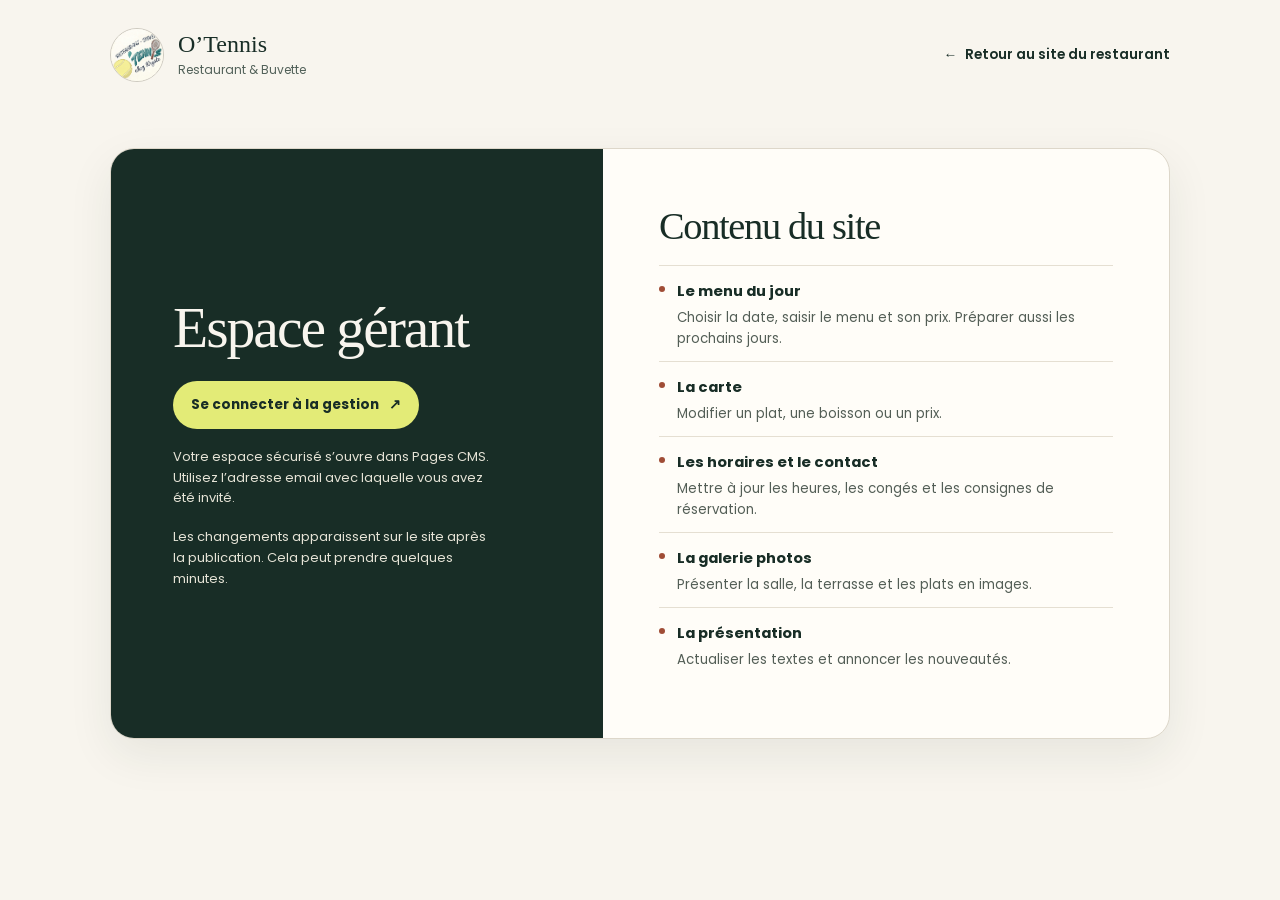
==== commit d179ea29: "Revert "Refond le design aux couleurs du logo" Annule le commit 1a61a14 : retour au design precedent" ====
--- a/admin/index.html
+++ b/admin/index.html
@@ -4,13 +4,11 @@
   <meta charset="UTF-8">
   <meta name="viewport" content="width=device-width, initial-scale=1.0">
   <meta name="robots" content="noindex, nofollow">
-  <meta name="theme-color" content="#1b2a4a">
+  <meta name="theme-color" content="#182d26">
   <meta name="referrer" content="strict-origin-when-cross-origin">
   <meta http-equiv="Content-Security-Policy" content="default-src 'self'; script-src 'none'; style-src 'self'; font-src 'self'; img-src 'self'; frame-src 'none'; connect-src 'none'; base-uri 'self'; form-action 'none'; object-src 'none';">
   <title>Espace gérant — O’Tennis</title>
   <link rel="icon" href="../image/favicon-32.png">
-  <link rel="preload" href="../fonts/newsreader-latin-wght-normal.woff2" as="font" type="font/woff2" crossorigin>
-  <link rel="preload" href="../fonts/figtree-latin-wght-normal.woff2" as="font" type="font/woff2" crossorigin>
   <link rel="stylesheet" href="../style.css">
   <link rel="stylesheet" href="admin.css">
 </head>
@@ -21,12 +19,12 @@
         <img class="admin-logo" src="../image/logo.jpeg" alt="" width="54" height="54">
         <div><strong>O’Tennis</strong><small>Restaurant &amp; Buvette</small></div>
       </div>
-      <a class="admin-back" href="../index.html"><svg class="icon" aria-hidden="true" viewBox="0 0 16 16"><path d="M13 8H3M7 4 3 8l4 4"/></svg> Retour au site du restaurant</a>
+      <a class="admin-back" href="../index.html"><span aria-hidden="true">←</span> Retour au site du restaurant</a>
     </header>
     <main class="admin-card">
       <div class="admin-access">
         <h1>Espace gérant</h1>
-        <a class="btn admin-signin" href="https://app.pagescms.org/">Se connecter à la gestion <svg class="icon" aria-hidden="true" viewBox="0 0 16 16"><path d="M5 11 11 5M6 5h5v5"/></svg></a>
+        <a class="btn admin-signin" href="https://app.pagescms.org/">Se connecter à la gestion <span aria-hidden="true">↗</span></a>
         <p class="admin-help">Votre espace sécurisé s’ouvre dans Pages CMS. Utilisez l’adresse email avec laquelle vous avez été invité.</p>
         <p class="admin-help">Les changements apparaissent sur le site après la publication. Cela peut prendre quelques minutes.</p>
       </div>
--- a/style.css
+++ b/style.css
@@ -1,959 +1,842 @@
-/* ===========================================================
-   O'Tennis - Restaurant Buvette chez Kryste
-   Feuille de style principale (jetons, base, composants partages).
-   Pages : accueil (index.html), carte (menu-design.css), galerie
-   (gallery.css), 404 (404.css), espace gerant (admin/admin.css).
-   =========================================================== */
-
-/* Polices hebergees localement (fonts/), sans appel a un CDN :
-   aucune adresse IP de visiteur n'est transmise a un tiers. */
-@font-face {
-  font-family: 'Newsreader';
-  font-style: normal;
-  font-weight: 200 800;
-  font-display: swap;
-  src: url('fonts/newsreader-latin-wght-normal.woff2') format('woff2');
-  unicode-range: U+0000-00FF, U+0131, U+0152-0153, U+02BB-02BC, U+02C6, U+02DA, U+02DC, U+0304, U+0308, U+0329, U+2000-206F, U+20AC, U+2122, U+2191, U+2193, U+2212, U+2215, U+FEFF, U+FFFD;
-}
-
-@font-face {
-  font-family: 'Figtree';
-  font-style: normal;
-  font-weight: 300 900;
-  font-display: swap;
-  src: url('fonts/figtree-latin-wght-normal.woff2') format('woff2');
-  unicode-range: U+0000-00FF, U+0131, U+0152-0153, U+02BB-02BC, U+02C6, U+02DA, U+02DC, U+0304, U+0308, U+0329, U+2000-206F, U+20AC, U+2122, U+2191, U+2193, U+2212, U+2215, U+FEFF, U+FFFD;
-}
-
-:root {
-  /* Surfaces : papier du logo, carte, surface relevee, encre marine */
-  --paper: #f7f4ee;
-  --card: #fdfbf7;
-  --raised: #efe9df;
-  --ink: #1b2a4a;
-
-  /* Texte : trois niveaux sur fond clair, trois sur fond encre */
-  --text: var(--ink);
-  --text-2: #46506a;
-  --text-3: #5f6a80;
-  --on-ink: #f7f4ee;
-  --on-ink-2: #c3cad9;
-  --on-ink-3: #9aa4b8;
-
-  /* Traits fins */
-  --line: rgba(27, 42, 74, 0.1);
-  --line-strong: rgba(27, 42, 74, 0.28);
-  --line-ink: rgba(247, 244, 238, 0.16);
-
-  /* Accent unique : le turquoise du logo, assombri pour le contraste */
-  --accent: #25716e;
-  --accent-hover: #1c5c5a;
-
-  /* Signature : la balle jaune du logo */
-  --ball: #e8e27c;
-  --ball-ring: #9a922e;
-
-  /* Etat "ferme" uniquement */
-  --clay: #a04d36;
-
-  --font-display: 'Newsreader', Georgia, 'Times New Roman', serif;
-  --font-text: 'Figtree', system-ui, 'Segoe UI', Arial, sans-serif;
-
-  /* Echelle de texte */
-  --text-xs: 0.8125rem;
-  --text-sm: 0.875rem;
-  --text-md: 0.9375rem;
-  --text-base: 1rem;
-  --text-lg: 1.125rem;
-
-  /* Rayons : controles 10, cartes et photos 12, fenetres 16 */
-  --r-control: 10px;
-  --r-card: 12px;
-  --r-panel: 16px;
-
-  --ease: cubic-bezier(0.22, 1, 0.36, 1);
-  --gutter: 20px;
-  --header-h: 64px;
-  --section-y: clamp(64px, 8vw, 112px);
-}
-
-@media (min-width: 769px) {
-  :root { --gutter: 32px; --header-h: 72px; }
-}
-
-* {
-  box-sizing: border-box;
-}
-
-html {
-  scroll-behavior: smooth;
-  -webkit-text-size-adjust: 100%;
-}
-
-body {
-  margin: 0;
-  font-family: var(--font-text);
-  font-size: var(--text-base);
-  background-color: var(--paper);
-  color: var(--text);
-  line-height: 1.6;
-  text-rendering: optimizeLegibility;
-}
-
-img {
-  max-width: 100%;
-  display: block;
-}
-
-h1,
-h2,
-h3 {
-  font-family: var(--font-display);
-  font-weight: 400;
-  color: var(--ink);
-  letter-spacing: 0;
-}
-
-a {
-  color: inherit;
-  text-decoration: none;
-}
-
-.container {
-  width: min(100% - var(--gutter) * 2, 1200px);
-  margin-inline: auto;
-}
-
-section { scroll-margin-top: calc(var(--header-h) + 16px); }
-main:focus { outline: none; }
-
-.skip-link {
-  position: fixed;
-  inset: 8px auto auto 8px;
-  z-index: 300;
-  transform: translateY(-150%);
-  padding: 12px 16px;
-  border-radius: var(--r-control);
-  background: var(--ink);
-  color: var(--on-ink);
-  font-weight: 600;
-}
-
-.skip-link:focus { transform: none; }
-
-:is(a, button):focus-visible {
-  outline: 2px solid var(--accent);
-  outline-offset: 3px;
-}
-
-:is(.hero, .menu-masthead, .reservation-section, .site-footer) :is(a, button):focus-visible {
-  outline-color: var(--ball);
-}
-
-/* ===================== EN-TETE ===================== */
-
-.site-header {
-  position: sticky;
-  top: 0;
-  z-index: 100;
-  background: var(--card);
-  border-bottom: 1px solid var(--line);
-}
-
-.header-inner {
-  display: flex;
-  align-items: center;
-  gap: 16px;
-  width: min(100% - var(--gutter) * 2, 1200px);
-  min-height: var(--header-h);
-  margin-inline: auto;
-}
-
-.logo-bloc {
-  display: flex;
-  align-items: center;
-  gap: 12px;
-  min-width: 0;
-}
-
-.logo-bloc img {
-  flex: none;
-  width: 48px;
-  height: 48px;
-  border-radius: 50%;
-  object-fit: cover;
-  background: var(--paper);
-}
-
-.logo-title {
-  display: block;
-  color: var(--ink);
-  font: 500 1.5rem/1 var(--font-display);
-}
-
-/* Le logo reprend deja la mention "Restaurant - Buvette chez Kryste". */
-.logo-texte p { display: none; }
-
-nav.main-nav {
-  display: flex;
-  gap: 32px;
-  margin-inline: auto;
-}
-
-nav.main-nav a {
-  position: relative;
-  padding: 12px 0;
-  color: var(--text-2);
-  font-size: var(--text-md);
-  font-weight: 500;
-  transition: color 160ms var(--ease);
-}
-
-nav.main-nav a:hover,
-nav.main-nav a.actif { color: var(--ink); }
-
-/* Signature : la balle marque la page courante. */
-nav.main-nav a.actif::after {
-  content: '';
-  position: absolute;
-  bottom: 2px;
-  left: 50%;
-  width: 6px;
-  height: 6px;
-  margin-left: -3px;
-  border-radius: 50%;
-  background: var(--ball);
-  box-shadow: 0 0 0 1px var(--ball-ring);
-}
-
-.header-call {
-  display: inline-flex;
-  align-items: center;
-  justify-content: center;
-  gap: 12px;
-  min-height: 44px;
-  padding: 0 20px;
-  border-radius: var(--r-control);
-  background: var(--accent);
-  color: #fff;
-  font-size: var(--text-md);
-  font-weight: 600;
-  white-space: nowrap;
-  transition: background-color 160ms var(--ease), transform 160ms var(--ease);
-}
-
-.header-call:hover { background: var(--accent-hover); }
-.header-call:active { transform: scale(0.98); }
-
-.header-call-number {
-  display: none;
-  padding-left: 12px;
-  border-left: 1px solid rgba(255, 255, 255, 0.4);
-  font-weight: 500;
-  font-variant-numeric: tabular-nums;
-}
-
-@media (min-width: 1000px) {
-  .header-call-number { display: inline; }
-}
-
-/* Bouton du menu mobile : trois traits dessines en CSS. */
-.nav-toggle {
-  display: none;
-  position: relative;
-  flex: none;
-  width: 44px;
-  height: 44px;
-  padding: 0;
-  border: 0;
-  border-radius: var(--r-control);
-  background: none;
-  color: var(--ink);
-  font-size: 0;
-  cursor: pointer;
-}
-
-.nav-toggle::before,
-.nav-toggle::after {
-  content: '';
-  position: absolute;
-  top: 50%;
-  left: 50%;
-  width: 20px;
-  height: 2px;
-  margin: -1px 0 0 -10px;
-  border-radius: 1px;
-  background: currentColor;
-  transition: transform 200ms var(--ease);
-}
-
-.nav-toggle::before { transform: translateY(-4px); }
-.nav-toggle::after { transform: translateY(4px); }
-.nav-toggle[aria-expanded="true"]::before { transform: rotate(45deg); }
-.nav-toggle[aria-expanded="true"]::after { transform: rotate(-45deg); }
-
-/* ===================== BOUTONS ET LIENS ===================== */
-
-.btn {
-  display: inline-flex;
-  align-items: center;
-  justify-content: center;
-  gap: 8px;
-  min-height: 48px;
-  padding: 12px 24px;
-  border: 1px solid transparent;
-  border-radius: var(--r-control);
-  background: var(--accent);
-  color: #fff;
-  font: 600 var(--text-md)/1.3 var(--font-text);
-  transition: background-color 160ms var(--ease), color 160ms var(--ease), border-color 160ms var(--ease), transform 160ms var(--ease);
-}
-
-.btn:hover { background: var(--accent-hover); }
-.btn:active { transform: scale(0.98); }
-
-.btn-secondaire {
-  background: transparent;
-  border-color: var(--line-strong);
-  color: var(--ink);
-}
-
-.btn-secondaire:hover { background: rgba(27, 42, 74, 0.06); }
-
-:is(.hero, .menu-masthead, .reservation-section) .btn {
-  background: var(--paper);
-  color: var(--ink);
-}
-
-:is(.hero, .menu-masthead, .reservation-section) .btn:hover { background: #fff; }
-
-:is(.hero, .menu-masthead, .reservation-section) .btn-secondaire {
-  background: transparent;
-  border-color: rgba(247, 244, 238, 0.4);
-  color: var(--on-ink);
-}
-
-:is(.hero, .menu-masthead, .reservation-section) .btn-secondaire:hover {
-  background: rgba(247, 244, 238, 0.1);
-}
-
-.icon {
-  flex: none;
-  width: 16px;
-  height: 16px;
-  fill: none;
-  stroke: currentColor;
-  stroke-width: 1.5;
-  stroke-linecap: round;
-  stroke-linejoin: round;
-}
-
-.directions-link {
-  display: inline-flex;
-  align-items: center;
-  gap: 8px;
-  min-height: 44px;
-  color: var(--ink);
-  font-size: var(--text-md);
-  font-weight: 500;
-  text-decoration: underline;
-  text-decoration-color: var(--line-strong);
-  text-underline-offset: 4px;
-  transition: color 160ms var(--ease), text-decoration-color 160ms var(--ease);
-}
-
-.directions-link:hover {
-  color: var(--accent);
-  text-decoration-color: currentColor;
-}
-
-/* ===================== TITRES DE SECTION ===================== */
-
-section { padding-block: var(--section-y); }
-
-.section-titre,
-.presentation-texte h2 {
-  margin: 0 0 24px;
-  font: 400 clamp(2rem, 4vw, 3rem)/1.1 var(--font-display);
-  letter-spacing: -0.02em;
-  text-align: left;
-}
-
-.section-soustitre {
-  margin: 0 0 12px;
-  color: var(--accent);
-  font-size: var(--text-sm);
-  font-weight: 500;
-  text-align: left;
-}
-
-/* ===================== ACCUEIL : HERO ===================== */
-
-.hero {
-  position: relative;
-  overflow: hidden;
-  padding: 0;
-  background: var(--ink);
-  color: var(--on-ink);
-}
-
-.hero-layout {
-  display: grid;
-  grid-template-columns: minmax(0, 1fr) minmax(0, 1fr);
-  align-items: center;
-  min-height: clamp(560px, 78vh, 760px);
-}
-
-.hero-copy {
-  grid-column: 1;
-  padding-block: clamp(64px, 9vw, 112px);
-  padding-right: 48px;
-}
-
-.hero-title {
-  margin: 0;
-  color: var(--on-ink);
-  font: 400 clamp(2.75rem, 6vw, 5rem)/1.04 var(--font-display);
-  letter-spacing: -0.025em;
-  white-space: pre-line;
-  overflow-wrap: anywhere;
-}
-
-.hero .accroche {
-  max-width: 34ch;
-  margin: 24px 0 32px;
-  color: var(--on-ink-2);
-  font-size: var(--text-lg);
-  line-height: 1.6;
-}
-
-.hero-daily {
-  display: grid;
-  grid-template-columns: minmax(0, 1fr) auto auto;
-  align-items: center;
-  gap: 16px;
-  max-width: 34rem;
-  margin: 0 0 24px;
-  padding: 16px 20px;
-  border: 1px solid var(--line-ink);
-  border-radius: var(--r-card);
-  background: rgba(247, 244, 238, 0.06);
-  color: var(--on-ink);
-  transition: background-color 160ms var(--ease), border-color 160ms var(--ease);
-}
-
-.hero-daily[hidden] { display: none; }
-.hero-daily:hover { background: rgba(247, 244, 238, 0.1); border-color: rgba(247, 244, 238, 0.32); }
-
-.hero-daily-label {
-  display: block;
-  margin-bottom: 4px;
-  color: var(--on-ink-3);
-  font-size: var(--text-xs);
-  font-weight: 500;
-}
-
-.hero-daily-copy strong {
-  display: block;
-  font-size: var(--text-lg);
-  font-weight: 600;
-  line-height: 1.35;
-  overflow-wrap: anywhere;
-}
-
-.hero-daily-price { font-size: var(--text-md); font-weight: 600; font-variant-numeric: tabular-nums; white-space: nowrap; }
-.hero-daily-arrow { color: var(--on-ink-3); }
-
-.hero-actions { display: flex; flex-wrap: wrap; gap: 12px; }
-
-.hero-image {
-  position: absolute;
-  inset: 0 0 0 50%;
-  margin: 0;
-  overflow: hidden;
-}
-
-.hero-image img {
-  width: 100%;
-  height: 100%;
-  object-fit: cover;
-  object-position: 49% 52%;
-}
-
-/* ===================== INFOS DU JOUR ===================== */
-
-.visit-bar {
-  background: var(--paper);
-  border-bottom: 1px solid var(--line);
-}
-
-.visit-bar-inner {
-  display: flex;
-  flex-wrap: wrap;
-  align-items: center;
-  justify-content: space-between;
-  gap: 4px 32px;
-  padding-block: 12px;
-}
-
-.visit-hours {
-  display: flex;
-  flex-wrap: wrap;
-  align-items: baseline;
-  gap: 0 16px;
-}
-
-.visit-hours p { margin: 0; }
-.visit-hours [data-today-hours] { color: var(--text-3); font-size: var(--text-sm); }
-
-.opening-status {
-  display: flex;
-  align-items: baseline;
-  gap: 10px;
-  color: var(--ink);
-  font-size: var(--text-md);
-  font-weight: 600;
-  overflow-wrap: anywhere;
-}
-
-/* Signature : une balle pleine quand c'est ouvert, un anneau vide sinon. */
-.opening-status::before {
-  content: '';
-  flex: none;
-  width: 10px;
-  height: 10px;
-  border-radius: 50%;
-  background: transparent;
-  box-shadow: inset 0 0 0 1.5px var(--text-3);
-}
-
-.opening-status[data-state="open"]::before {
-  background: var(--ball);
-  box-shadow: inset 0 0 0 1.5px var(--ball-ring);
-}
-
-.opening-status[data-state="closed"] { color: var(--clay); }
-.opening-status[data-state="closed"]::before { box-shadow: inset 0 0 0 1.5px var(--clay); }
-
-.restaurant-announcement {
-  padding-block: 16px;
-  background: var(--raised);
-  color: var(--ink);
-  font-size: var(--text-md);
-}
-
-.restaurant-announcement p { margin: 0; white-space: pre-line; font-weight: 500; }
-
-/* ===================== MENU DU JOUR ===================== */
-
-.daily-menu[hidden], .daily-menu-photo[hidden] { display: none; }
-
-.daily-menu {
-  padding-block: clamp(32px, 5vw, 56px);
-  background: var(--paper);
-}
-
-.daily-menu-card {
-  display: block;
-  overflow: hidden;
-  border: 1px solid var(--line);
-  border-radius: var(--r-card);
-  background: var(--card);
-}
-
-.daily-menu-card.has-photo:has(.daily-menu-photo:not([hidden])) {
-  display: grid;
-  grid-template-columns: minmax(0, 1fr) minmax(0, 0.55fr);
-}
-
-.daily-menu-content {
-  min-width: 0;
-  padding: clamp(24px, 4vw, 40px);
-  overflow-wrap: anywhere;
-}
-
-.daily-menu-heading {
-  display: flex;
-  flex-wrap: wrap;
-  align-items: flex-end;
-  justify-content: space-between;
-  gap: 16px;
-}
-
-.daily-menu-eyebrow { margin: 0 0 4px; color: var(--accent); font-size: var(--text-sm); font-weight: 500; }
-.daily-menu h2 { margin: 0; font: 400 clamp(1.75rem, 3vw, 2.5rem)/1.1 var(--font-display); letter-spacing: -0.02em; }
-.daily-menu-date { display: block; margin-top: 8px; color: var(--text-3); font-size: var(--text-sm); }
-
-.daily-menu-price {
-  margin: 0;
-  color: var(--ink);
-  font: 500 1.75rem/1 var(--font-display);
-  font-variant-numeric: tabular-nums;
-}
-
-.daily-menu-courses {
-  display: grid;
-  grid-template-columns: repeat(auto-fit, minmax(200px, 1fr));
-  gap: 24px 32px;
-  margin: 24px 0 0;
-  padding-top: 24px;
-  border-top: 1px solid var(--line);
-}
-
-.daily-menu-course dt { color: var(--text-3); font-size: var(--text-xs); font-weight: 500; }
-.daily-menu-course dd { margin: 4px 0 0; font-size: var(--text-lg); white-space: pre-line; }
-
-.daily-menu-photo { display: block; width: 100%; height: 100%; max-height: 420px; object-fit: cover; }
-
-/* ===================== PRESENTATION ===================== */
-
-.presentation {
-  display: grid;
-  grid-template-columns: minmax(0, 1fr) minmax(0, 1.1fr);
-  align-items: center;
-  gap: clamp(32px, 6vw, 96px);
-}
-
-.presentation-texte > p:not(.section-soustitre) {
-  max-width: 56ch;
-  margin: 0;
-  color: var(--text-2);
-  line-height: 1.7;
-  white-space: pre-line;
-}
-
-.presentation-image img {
-  width: 100%;
-  height: auto;
-  aspect-ratio: 5 / 4;
-  border-radius: var(--r-card);
-  object-fit: cover;
-  background: var(--raised);
-}
-
-.presentation-image img.photo-manquante {
-  display: flex;
-  align-items: center;
-  justify-content: center;
-  color: var(--ink);
-  font-weight: 600;
-}
-
-.atouts {
-  display: flex;
-  flex-wrap: wrap;
-  gap: 8px 24px;
-  margin-top: 32px;
-}
-
-.atout {
-  display: inline-flex;
-  align-items: center;
-  gap: 8px;
-  color: var(--ink);
-  font-size: var(--text-md);
-  font-weight: 500;
-}
-
-.atout::before {
-  content: '';
-  width: 6px;
-  height: 6px;
-  border-radius: 50%;
-  background: var(--ball);
-  box-shadow: 0 0 0 1px var(--ball-ring);
-}
-
-/* Les emojis restent modifiables dans le gestionnaire mais ne s'affichent plus. */
-.emoji { display: none; }
-
-/* ===================== TEASER DE LA CARTE ===================== */
-
-.menu-teaser-layout {
-  display: grid;
-  grid-template-columns: minmax(0, 1fr) minmax(0, 0.95fr);
-  align-items: center;
-  gap: clamp(32px, 7vw, 96px);
-}
-
-.menu-teaser-photo { overflow: hidden; border-radius: var(--r-card); }
-.menu-teaser-photo img { width: 100%; height: auto; aspect-ratio: 5 / 3; object-fit: cover; object-position: center 52%; }
-.menu-teaser-description { max-width: 42ch; margin: 0 0 24px; color: var(--text-2); }
-
-/* ===================== RESERVATION ===================== */
-
-.reservation-section {
-  background: var(--ink);
-  color: var(--on-ink);
-  padding-block: clamp(56px, 7vw, 96px);
-}
-
-.reservation-card {
-  display: grid;
-  grid-template-columns: minmax(0, 1fr) auto;
-  align-items: center;
-  gap: 32px 64px;
-}
-
-.reservation-eyebrow { margin: 0 0 8px; color: var(--on-ink-3); font-size: var(--text-sm); font-weight: 500; }
-.reservation-card h2 { margin: 0 0 16px; color: var(--on-ink); font: 400 clamp(2rem, 4vw, 3.25rem)/1.08 var(--font-display); letter-spacing: -0.02em; }
-.reservation-card p:not(.reservation-eyebrow) { max-width: 52ch; margin: 0; color: var(--on-ink-2); }
-
-.reservation-note {
-  margin-top: 24px !important;
-  padding-top: 16px;
-  border-top: 1px solid var(--line-ink);
-  color: var(--on-ink-3) !important;
-  font-size: var(--text-sm);
-}
-
-.reservation-actions { display: flex; flex-direction: column; align-items: flex-start; gap: 16px; }
-
-.reservation-actions .btn {
-  flex-direction: column;
-  align-items: flex-start;
-  gap: 2px;
-  min-height: 72px;
-  padding: 12px 32px;
-  white-space: nowrap;
-}
-
-.reservation-actions .btn [data-phone-number] {
-  font: 500 1.75rem/1.1 var(--font-display);
-  font-variant-numeric: tabular-nums;
-}
-
-.reservation-actions .btn small { color: var(--text-3); font-size: var(--text-xs); font-weight: 500; }
-.reservation-actions .directions-link { color: var(--on-ink); text-decoration-color: rgba(247, 244, 238, 0.4); }
-.reservation-actions .directions-link:hover { color: var(--ball); }
-
-/* ===================== HORAIRES ET CONTACT ===================== */
-
-#contact { background: var(--card); border-top: 1px solid var(--line); }
-.contact-status { margin: 0 0 32px; }
-
-.contact-grille {
-  display: grid;
-  grid-template-columns: minmax(0, 1fr);
-  gap: 48px;
-}
-
-.bloc-infos {
-  display: grid;
-  grid-template-columns: minmax(0, 1fr) minmax(0, 1fr);
-  column-gap: clamp(32px, 6vw, 96px);
-  align-content: start;
-}
-
-.contact-panel-title { grid-column: 1 / -1; margin: 0 0 16px; font: 400 1.5rem/1.2 var(--font-display); }
-
-.bloc-infos .ligne-info {
-  grid-column: 1;
-  min-width: 0;
-  padding: 16px 0;
-  border-top: 1px solid var(--line);
-  overflow-wrap: anywhere;
-}
-
-.ligne-info strong {
-  display: block;
-  margin-bottom: 4px;
-  color: var(--text-3);
-  font-size: var(--text-xs);
-  font-weight: 500;
-}
-
-.ligne-info strong + br { display: none; }
-.ligne-info a { text-decoration: underline; text-decoration-color: var(--line-strong); text-underline-offset: 3px; }
-.ligne-info a:hover { color: var(--accent); text-decoration-color: currentColor; }
-
-.contact-reseaux { grid-column: 1; padding: 16px 0 0; border-top: 1px solid var(--line); }
-.contact-reseaux[hidden] { display: none; }
-
-.instagram-link {
-  display: inline-flex;
-  align-items: center;
-  justify-content: center;
-  width: 44px;
-  height: 44px;
-  border: 1px solid var(--line-strong);
-  border-radius: var(--r-control);
-  transition: background-color 160ms var(--ease);
-}
-
-.instagram-link img { display: block; width: 22px; height: 22px; }
-.instagram-link:hover { background-color: rgba(27, 42, 74, 0.06); }
-
-table.horaires {
-  grid-column: 2;
-  grid-row: 2 / span 6;
-  align-self: start;
-  width: 100%;
-  border-collapse: collapse;
-  font-size: var(--text-md);
-}
-
-table.horaires td { padding: 12px 12px; border-top: 1px solid var(--line); }
-table.horaires td:first-child { color: var(--ink); font-weight: 500; }
-table.horaires td:last-child { text-align: right; color: var(--text-2); font-variant-numeric: tabular-nums; }
-
-table.horaires tr.is-today td { background: var(--raised); border-top-color: transparent; color: var(--ink); }
-table.horaires tr.is-today td:first-child { border-radius: 8px 0 0 8px; }
-table.horaires tr.is-today td:last-child { border-radius: 0 8px 8px 0; font-weight: 500; }
-.horaires tr.is-today td:first-child::after { content: ' · aujourd’hui'; color: var(--text-3); font-size: var(--text-xs); font-weight: 400; }
-
-.carte-embed {
-  overflow: hidden;
-  min-height: 360px;
-  border: 1px solid var(--line);
-  border-radius: var(--r-card);
-}
-
-.carte-embed iframe { display: block; width: 100%; height: 100%; min-height: 360px; border: 0; }
-
-/* ===================== PIED DE PAGE ===================== */
-
-.site-footer {
-  padding: 56px 0 24px;
-  background: var(--ink);
-  color: var(--on-ink);
-}
-
-.footer-inner {
-  display: grid;
-  grid-template-columns: minmax(0, 1.4fr) repeat(3, minmax(0, 1fr));
-  gap: 32px;
-}
-
-.footer-logo { display: flex; align-items: flex-start; gap: 16px; }
-.footer-logo img { flex: none; width: 56px; height: 56px; border-radius: 50%; object-fit: cover; background: var(--paper); }
-.footer-logo strong { color: var(--on-ink); font: 500 1.5rem/1.2 var(--font-display); }
-.footer-logo > div { color: var(--on-ink-2); font-size: var(--text-sm); }
-
-.footer-col h4 { margin: 0 0 12px; color: var(--on-ink-3); font: 500 var(--text-xs)/1.4 var(--font-text); }
-.footer-col p { margin: 0 0 4px; }
-.footer-col :is(a, p) { color: var(--on-ink); font-size: var(--text-md); overflow-wrap: anywhere; }
-.footer-col a:hover { text-decoration: underline; text-underline-offset: 3px; }
-
-.footer-reseaux { display: flex; gap: 12px; }
-.footer-reseaux .instagram-link { border-color: rgba(247, 244, 238, 0.3); }
-.footer-reseaux .instagram-link img { filter: brightness(0) invert(1); }
-.footer-reseaux .instagram-link:hover { background-color: rgba(247, 244, 238, 0.1); }
-
-.footer-bas {
-  width: min(100% - var(--gutter) * 2, 1200px);
-  margin: 48px auto 0;
-  padding-top: 24px;
-  border-top: 1px solid var(--line-ink);
-  color: var(--on-ink-3);
-  font-size: var(--text-xs);
-}
-
-.manager-link { margin-left: 16px; text-decoration: underline; text-underline-offset: 3px; }
-.manager-link:hover { color: var(--on-ink); }
-
-/* ===================== MOUVEMENT ===================== */
-
-@media (prefers-reduced-motion: reduce) { html { scroll-behavior: auto; } }
-
-/* Apparition douce des blocs, uniquement quand le navigateur les affiche. */
-@media (prefers-reduced-motion: no-preference) {
-  .scroll-reveal { animation: scroll-reveal 400ms var(--ease); }
-  .scroll-reveal:focus-within { animation: none; }
-
-  @keyframes scroll-reveal {
-    from { opacity: 0; transform: translateY(12px); }
-    to { opacity: 1; transform: translateY(0); }
-  }
-}
-
-/* ===================== RESPONSIVE ===================== */
-
-@media (max-width: 1000px) {
-  .footer-inner { grid-template-columns: repeat(2, minmax(0, 1fr)); }
-  .bloc-infos { grid-template-columns: minmax(0, 1fr); }
-  table.horaires { grid-column: 1; grid-row: auto; margin-top: 16px; }
-}
-
-@media (max-width: 900px) {
-  .hero-layout { grid-template-columns: minmax(0, 1fr); min-height: 0; }
-  .hero-copy { padding-block: 48px 40px; padding-right: 0; }
-  .hero-image {
-    position: static;
-    margin-inline: calc(var(--gutter) * -1);
-    aspect-ratio: 16 / 9;
-  }
-  .hero-title { font-size: clamp(2.75rem, 12vw, 4rem); }
-  .presentation,
-  .menu-teaser-layout { grid-template-columns: minmax(0, 1fr); }
-  .menu-teaser-photo { order: 2; }
-  .reservation-card { grid-template-columns: minmax(0, 1fr); gap: 24px; }
-  .daily-menu-card.has-photo:has(.daily-menu-photo:not([hidden])) { grid-template-columns: minmax(0, 1fr); }
-  .daily-menu-photo { max-height: 240px; aspect-ratio: 16 / 10; }
-}
-
-@media (max-width: 768px) {
-  .header-inner { gap: 8px; }
-  .logo-bloc { margin-right: auto; }
-  .nav-toggle { display: block; }
-  .header-call { order: 3; }
-  .nav-toggle { order: 4; }
-
-  nav.main-nav {
-    display: none;
-    position: absolute;
-    top: 100%;
-    left: 0;
-    right: 0;
-    flex-direction: column;
-    gap: 0;
-    margin: 0;
-    padding: 8px var(--gutter) 16px;
-    background: var(--card);
-    border-bottom: 1px solid var(--line);
-  }
-
-  nav.main-nav.ouvert { display: flex; }
-
-  nav.main-nav a {
-    display: flex;
-    align-items: center;
-    min-height: 48px;
-    padding: 0;
-    border-top: 1px solid var(--line);
-    font-size: var(--text-base);
-  }
-
-  nav.main-nav a:first-child { border-top: 0; }
-
-  nav.main-nav a.actif::after {
-    position: static;
-    margin: 0 0 0 10px;
-  }
-
-  .visit-hours { display: block; }
-  .visit-bar-inner { padding-block: 8px; }
-  .directions-link { min-height: 40px; }
-}
-
-@media (max-width: 520px) {
-  .logo-bloc { gap: 8px; }
-  .logo-bloc img { width: 40px; height: 40px; }
-  .logo-title { font-size: 1.375rem; }
-  .header-call { padding-inline: 16px; }
-  .hero-image { aspect-ratio: 4 / 3; }
-  .hero-actions { flex-direction: column; }
-  .hero-actions .btn { width: 100%; }
-  .hero-daily { gap: 12px; padding: 16px; }
-  .footer-inner { grid-template-columns: minmax(0, 1fr); }
-  .footer-logo { grid-column: auto; }
-  .manager-link { display: block; margin: 8px 0 0; }
-}
-
-@media print {
-  .skip-link, .menu-nav, .header-call, .nav-toggle, .visit-bar, .reservation-section { display: none; }
-  .site-header { position: static; }
-  .categorie-menu[hidden] { display: block !important; }
-  .categorie-menu { break-inside: avoid; }
-  .container { width: 100%; }
-}
+/* ===========================================================
+   O'Tennis - Restaurant Buvette chez Kryste
+   Feuille de style principale
+   =========================================================== */
+
+/* Polices hebergees localement (fonts/) au lieu du CDN Google Fonts,
+   pour eviter l'envoi de l'IP des visiteurs a Google. */
+@font-face {
+  font-family: 'Caveat';
+  font-style: normal;
+  font-weight: 600;
+  font-display: swap;
+  src: url('fonts/caveat-600.woff2') format('woff2');
+}
+
+@font-face {
+  font-family: 'Caveat';
+  font-style: normal;
+  font-weight: 700;
+  font-display: swap;
+  src: url('fonts/caveat-700.woff2') format('woff2');
+}
+
+@font-face {
+  font-family: 'Poppins';
+  font-style: normal;
+  font-weight: 400;
+  font-display: swap;
+  src: url('fonts/poppins-400.woff2') format('woff2');
+}
+
+@font-face {
+  font-family: 'Poppins';
+  font-style: normal;
+  font-weight: 500;
+  font-display: swap;
+  src: url('fonts/poppins-500.woff2') format('woff2');
+}
+
+@font-face {
+  font-family: 'Poppins';
+  font-style: normal;
+  font-weight: 600;
+  font-display: swap;
+  src: url('fonts/poppins-600.woff2') format('woff2');
+}
+
+@font-face {
+  font-family: 'Poppins';
+  font-style: normal;
+  font-weight: 700;
+  font-display: swap;
+  src: url('fonts/poppins-700.woff2') format('woff2');
+}
+
+:root {
+  --color-creme: #FAF6EC;
+  --color-vert-tennis: #7FB069;
+  --color-bleu-marine: #1B2A4A;
+  --color-jaune-balle: #D4D94A;
+  --color-blanc: #FFFFFF;
+  --color-texte: #2B2B2B;
+
+  --font-titre: 'Caveat', 'Segoe Script', cursive;
+  --font-texte: 'Poppins', 'Segoe UI', Arial, sans-serif;
+
+  --rayon: 14px;
+  --ombre: 0 4px 14px rgba(27, 42, 74, 0.12);
+}
+
+* {
+  box-sizing: border-box;
+}
+
+html {
+  scroll-behavior: smooth;
+}
+
+body {
+  margin: 0;
+  font-family: var(--font-texte);
+  background-color: var(--color-creme);
+  color: var(--color-texte);
+  line-height: 1.6;
+}
+
+img {
+  max-width: 100%;
+  display: block;
+}
+
+h1,
+h2,
+h3 {
+  font-family: var(--font-titre);
+  color: var(--color-bleu-marine);
+  letter-spacing: 0.5px;
+}
+
+a {
+  color: inherit;
+  text-decoration: none;
+}
+
+.container {
+  max-width: 1100px;
+  margin: 0 auto;
+  padding: 0 20px;
+}
+
+/* ===================== HEADER ===================== */
+
+.site-header {
+  background-color: var(--color-blanc);
+  box-shadow: var(--ombre);
+  position: sticky;
+  top: 0;
+  z-index: 100;
+}
+
+.header-inner {
+  display: flex;
+  align-items: center;
+  justify-content: space-between;
+  padding: 12px 20px;
+  max-width: 1100px;
+  margin: 0 auto;
+  flex-wrap: wrap;
+  gap: 12px;
+}
+
+.logo-bloc {
+  display: flex;
+  align-items: center;
+  gap: 14px;
+  text-decoration: none;
+}
+
+/* Emplacement du logo : remplacer image/logo.jpeg par le fichier definitif si besoin */
+.logo-bloc img {
+  height: 64px;
+  width: auto;
+  border-radius: 50%;
+}
+
+.logo-texte h1 {
+  margin: 0;
+  font-size: 1.8rem;
+  line-height: 1;
+}
+
+.logo-texte p {
+  margin: 0;
+  font-size: 0.85rem;
+  color: var(--color-vert-tennis);
+  font-weight: 600;
+  text-transform: uppercase;
+  letter-spacing: 1px;
+}
+
+nav.main-nav {
+  display: flex;
+  gap: 24px;
+}
+
+nav.main-nav a {
+  font-weight: 600;
+  color: var(--color-bleu-marine);
+  padding: 8px 4px;
+  border-bottom: 3px solid transparent;
+  transition: border-color 0.2s ease, color 0.2s ease;
+}
+
+nav.main-nav a:hover,
+nav.main-nav a.actif {
+  border-color: var(--color-vert-tennis);
+  color: var(--color-vert-tennis);
+}
+
+.nav-toggle {
+  display: none;
+  background: none;
+  border: none;
+  font-size: 1.8rem;
+  color: var(--color-bleu-marine);
+  cursor: pointer;
+}
+
+.logo-bloc { min-width: 0; }
+.main-nav { order: 2; }
+.header-call {
+  order: 3;
+  display: inline-flex;
+  align-items: center;
+  justify-content: center;
+  min-height: 44px;
+  padding: 10px 16px;
+  border-radius: 50px;
+  background: var(--color-jaune-balle);
+  color: var(--color-bleu-marine);
+  font-size: 0.85rem;
+  font-weight: 700;
+  white-space: nowrap;
+}
+.header-call:hover { background: #c8ce38; }
+.nav-toggle { order: 4; min-width: 44px; min-height: 44px; }
+
+/* ===================== HERO ===================== */
+
+.hero {
+  position: relative;
+  background-color: var(--color-bleu-marine);
+  color: var(--color-blanc);
+  padding: 90px 20px;
+  text-align: center;
+}
+
+.hero h2 {
+  color: var(--color-blanc);
+  font-size: 3rem;
+  margin: 0 0 10px;
+}
+
+.hero p.accroche {
+  font-size: 1.25rem;
+  max-width: 600px;
+  margin: 0 auto 30px;
+}
+
+.horaires-rapides {
+  display: flex;
+  flex-wrap: wrap;
+  justify-content: center;
+  gap: 16px;
+  margin-bottom: 30px;
+}
+
+.horaires-rapides .case {
+  background: rgba(255, 255, 255, 0.12);
+  border: 1px solid rgba(255, 255, 255, 0.35);
+  border-radius: var(--rayon);
+  padding: 10px 18px;
+  font-size: 0.95rem;
+}
+
+.btn {
+  display: inline-block;
+  background-color: var(--color-jaune-balle);
+  color: var(--color-bleu-marine);
+  font-weight: 700;
+  padding: 14px 32px;
+  border-radius: 50px;
+  box-shadow: var(--ombre);
+  transition: transform 0.15s ease, background-color 0.15s ease;
+}
+
+.btn:hover {
+  transform: translateY(-2px);
+  background-color: var(--color-vert-tennis);
+  color: var(--color-blanc);
+}
+
+.hero .btn + .btn {
+  margin-left: 16px;
+}
+
+.hero-actions { display: flex; flex-wrap: wrap; justify-content: center; gap: 14px; }
+.hero-actions .btn + .btn { margin-left: 0; }
+.hero .btn-secondaire { color: var(--color-blanc); border-color: rgba(255, 255, 255, 0.65); }
+.hero .btn-secondaire:hover { color: var(--color-bleu-marine); background: var(--color-blanc); }
+
+/* ===================== VENIR / RESERVER ===================== */
+
+.visit-bar { background: var(--color-blanc); border-bottom: 1px solid rgba(27, 42, 74, 0.1); }
+.visit-bar-inner { display: flex; flex-wrap: wrap; justify-content: space-between; align-items: center; gap: 16px 30px; padding-block: 22px; }
+.visit-hours p { margin: 0; }
+.visit-hours [data-today-hours] { margin-top: 4px; color: #555; font-size: 0.85rem; }
+.opening-status { color: var(--color-bleu-marine); font-weight: 600; overflow-wrap: anywhere; }
+.opening-status::before { content: ''; display: inline-block; width: 9px; height: 9px; border-radius: 50%; margin-right: 10px; background: #8a8a8a; }
+.opening-status[data-state="open"]::before { background: #37783b; }
+.opening-status[data-state="closed"]::before { background: #a04f32; }
+.directions-link { display: inline-flex; align-items: center; min-height: 44px; color: var(--color-bleu-marine); font-weight: 600; text-decoration: underline; text-underline-offset: 4px; }
+.directions-link:hover { text-decoration-thickness: 2px; }
+.contact-status { text-align: center; margin: 0 0 30px; }
+.horaires tr.is-today { background: #f0f2cf; }
+.horaires tr.is-today td:first-child::after { content: ' · aujourd’hui'; font-size: 0.75rem; font-weight: 400; }
+.reservation-section { scroll-margin-top: 110px; }
+.reservation-card { display: grid; grid-template-columns: minmax(0, 1fr) auto; gap: 40px; align-items: center; padding: 36px 40px; border-radius: var(--rayon); color: var(--color-blanc); background: var(--color-bleu-marine); }
+.reservation-eyebrow { margin: 0 0 6px; text-transform: uppercase; color: var(--color-jaune-balle); font-weight: 600; letter-spacing: 1px; font-size: 0.8rem; }
+.reservation-card h2 { margin: 0 0 12px; color: var(--color-blanc); font-size: 2.4rem; }
+.reservation-card p { max-width: 620px; }
+.reservation-note { padding-left: 16px; border-left: 3px solid var(--color-jaune-balle); font-size: 0.9rem; }
+.reservation-actions { display: flex; flex-direction: column; align-items: center; gap: 12px; }
+.reservation-actions .btn { text-align: center; }
+.reservation-actions .btn small { display: block; margin-top: 2px; font-size: 0.75rem; font-weight: 500; }
+.reservation-actions .directions-link { color: var(--color-blanc); font-size: 0.85rem; }
+
+.btn-secondaire {
+  background-color: transparent;
+  border: 2px solid var(--color-bleu-marine);
+  color: var(--color-bleu-marine);
+}
+
+.btn-secondaire:hover {
+  background-color: var(--color-bleu-marine);
+  color: var(--color-blanc);
+}
+
+/* ===================== SECTIONS GENERALES ===================== */
+
+section {
+  padding: 60px 0;
+}
+
+section.alt {
+  background-color: var(--color-blanc);
+}
+
+.section-titre {
+  text-align: center;
+  margin-bottom: 10px;
+  font-size: 2.4rem;
+}
+
+.section-soustitre {
+  text-align: center;
+  color: var(--color-vert-tennis);
+  font-weight: 600;
+  margin-bottom: 40px;
+  text-transform: uppercase;
+  letter-spacing: 1px;
+  font-size: 0.9rem;
+}
+
+/* ===================== MENU DU JOUR ===================== */
+
+.daily-menu[hidden], .daily-menu-photo[hidden] { display: none; }
+
+.daily-menu {
+  padding: 40px 0;
+  scroll-margin-top: 100px;
+}
+
+.daily-menu-card {
+  display: flex;
+  flex-wrap: wrap;
+  overflow: hidden;
+  background: var(--color-blanc);
+  border: 1px solid rgba(27, 42, 74, 0.12);
+  border-top: 5px solid var(--color-jaune-balle);
+  border-radius: var(--rayon);
+  box-shadow: var(--ombre);
+}
+
+.daily-menu-content { flex: 1 1 440px; padding: 30px 36px; min-width: 0; }
+.daily-menu-heading { display: flex; flex-wrap: wrap; align-items: center; justify-content: space-between; gap: 16px; }
+.daily-menu-eyebrow { margin: 0 0 4px; color: var(--color-bleu-marine); font-size: 0.78rem; font-weight: 600; letter-spacing: 1px; text-transform: uppercase; }
+.daily-menu h2 { margin: 0; font-size: 2.6rem; line-height: 1.1; }
+.daily-menu-date { display: block; margin-top: 8px; font-size: 0.85rem; color: #555; }
+.daily-menu-price { margin: 0; padding: 10px 18px; border-radius: 50px; background: var(--color-jaune-balle); color: var(--color-bleu-marine); font-size: 1.15rem; font-weight: 700; }
+.daily-menu-courses { display: grid; gap: 14px; margin: 24px 0 0; }
+.daily-menu-course { border-top: 1px solid rgba(27, 42, 74, 0.1); padding-top: 12px; }
+.daily-menu-course dt { font-size: 0.75rem; color: #555; font-weight: 600; text-transform: uppercase; letter-spacing: 0.6px; }
+.daily-menu-course dd { margin: 3px 0 0; white-space: pre-line; }
+.daily-menu-content, .daily-menu-price { overflow-wrap: anywhere; }
+.daily-menu-photo { flex: 1 1 260px; width: 32%; max-height: 400px; object-fit: cover; }
+
+@media (max-width: 600px) {
+  .daily-menu { padding: 24px 0; }
+  .daily-menu-content { padding: 24px; }
+  .daily-menu-photo { width: 100%; flex-basis: 100%; max-height: 240px; }
+}
+
+/* ===================== PRESENTATION ===================== */
+
+.presentation {
+  display: flex;
+  align-items: center;
+  gap: 40px;
+  flex-wrap: wrap;
+}
+
+.presentation-texte {
+  flex: 1 1 320px;
+}
+
+.presentation-image {
+  flex: 1 1 320px;
+}
+
+/* Emplacement photo du lieu / des plats */
+.presentation-image img {
+  width: 100%;
+  height: auto;
+  aspect-ratio: 4 / 3;
+  border-radius: var(--rayon);
+  box-shadow: var(--ombre);
+  object-fit: cover;
+  object-position: center;
+  background-color: #e9e4d4;
+}
+
+.presentation-image img.photo-manquante {
+  display: flex;
+  align-items: center;
+  justify-content: center;
+  color: #1B2A4A;
+  font-weight: 600;
+}
+
+.atouts {
+  display: flex;
+  gap: 20px;
+  flex-wrap: wrap;
+  margin-top: 30px;
+}
+
+.atouts .atout {
+  flex: 1 1 150px;
+  text-align: center;
+  background-color: var(--color-creme);
+  padding: 16px;
+  border-radius: var(--rayon);
+}
+
+.atouts .atout .emoji {
+  font-size: 2rem;
+  display: block;
+  margin-bottom: 6px;
+}
+
+/* ===================== MENU ===================== */
+
+.menu-nav {
+  display: flex;
+  flex-wrap: wrap;
+  justify-content: center;
+  gap: 10px;
+  margin-bottom: 40px;
+}
+
+.menu-nav a {
+  background-color: var(--color-blanc);
+  border: 1px solid var(--color-vert-tennis);
+  color: var(--color-bleu-marine);
+  padding: 8px 16px;
+  border-radius: 50px;
+  font-size: 0.9rem;
+  font-weight: 600;
+}
+
+.menu-nav a:hover {
+  background-color: var(--color-vert-tennis);
+  color: var(--color-blanc);
+}
+
+.menu-nav [role="tab"] { min-height: 44px; text-align: center; }
+.menu-nav [aria-selected="true"] { background: var(--color-bleu-marine); border-color: var(--color-bleu-marine); color: var(--color-blanc); }
+.categorie-menu[hidden] { display: none; }
+.categorie-menu[role="tabpanel"]:focus-visible { outline: 3px solid var(--color-vert-tennis); outline-offset: 8px; }
+
+.categorie-menu {
+  margin-bottom: 50px;
+  scroll-margin-top: 90px;
+}
+
+.categorie-menu h3 {
+  font-size: 1.9rem;
+  border-bottom: 3px solid var(--color-jaune-balle);
+  display: inline-block;
+  padding-bottom: 4px;
+  margin-bottom: 6px;
+}
+
+.menu-group-title { color: var(--color-bleu-marine); margin-top: 24px; }
+.menu-notice { text-align: center; }
+.liste-simple .menu-list-content { min-width: 0; flex: 1; }
+.liste-simple .plat-entete { flex-wrap: wrap; }
+.liste-simple .plat-prix { color: var(--color-texte); white-space: normal; }
+.menu-item-name { overflow-wrap: anywhere; }
+.plat-photo[hidden], .article-photo[hidden] { display: none; }
+.restaurant-announcement { background: var(--color-jaune-balle); padding: 18px 0; color: var(--color-bleu-marine); }
+.restaurant-announcement p { white-space: pre-line; margin-block: 0; font-weight: 500; }
+.presentation-texte > p:not(.section-soustitre), .plat-description { white-space: pre-line; }
+.manager-link { display: inline-block; margin-left: 16px; text-decoration: underline; text-underline-offset: 3px; }
+a:focus-visible, button:focus-visible { outline: 3px solid var(--color-vert-tennis); outline-offset: 4px; }
+@media (prefers-reduced-motion: reduce) { html { scroll-behavior: auto; } }
+
+/* Apparition douce des blocs, uniquement quand le navigateur les affiche. */
+@media (prefers-reduced-motion: no-preference) {
+  .scroll-reveal {
+    animation: scroll-reveal 650ms cubic-bezier(0.22, 1, 0.36, 1);
+  }
+
+  .scroll-reveal:focus-within {
+    animation: none;
+  }
+
+  @keyframes scroll-reveal {
+    from { opacity: 0; transform: translateY(24px); }
+    to { opacity: 1; transform: translateY(0); }
+  }
+}
+
+.categorie-note {
+  font-style: italic;
+  color: var(--color-vert-tennis);
+  margin-top: -4px;
+  margin-bottom: 20px;
+  font-size: 0.9rem;
+}
+
+.plats {
+  display: grid;
+  grid-template-columns: repeat(auto-fill, minmax(280px, 1fr));
+  gap: 18px;
+  align-items: start;
+}
+
+.plat {
+  background-color: var(--color-blanc);
+  border-radius: var(--rayon);
+  padding: 16px 20px;
+  box-shadow: var(--ombre);
+}
+
+/* Photo d'article (optionnelle) : reste absente si aucun fichier n'est fourni dans image/articles/ */
+.plat-photo {
+  width: 100%;
+  height: 120px;
+  object-fit: contain;
+  object-position: center;
+  border-radius: 8px;
+  margin-bottom: 12px;
+  display: block;
+}
+
+.plat-entete {
+  display: flex;
+  justify-content: space-between;
+  align-items: baseline;
+  gap: 10px;
+}
+
+.plat-entete h4 {
+  margin: 0;
+  font-size: 1.1rem;
+  font-family: var(--font-texte);
+  font-weight: 700;
+  color: var(--color-bleu-marine);
+}
+
+.plat-prix {
+  font-weight: 700;
+  color: var(--color-vert-tennis);
+  white-space: nowrap;
+}
+
+.plat-prix.indisponible {
+  color: #B0795A;
+  font-size: 0.85rem;
+  font-style: italic;
+}
+
+.plat-description {
+  margin: 6px 0 0;
+  font-size: 0.92rem;
+  color: #555;
+}
+
+.plat-tailles {
+  display: flex;
+  gap: 14px;
+  font-size: 0.85rem;
+  margin-top: 6px;
+  color: var(--color-bleu-marine);
+}
+
+/* Liste simple (boissons, vins) */
+.liste-simple {
+  display: grid;
+  grid-template-columns: repeat(auto-fill, minmax(240px, 1fr));
+  gap: 12px 18px;
+  list-style: none;
+  padding: 0;
+  margin: 0;
+}
+
+.liste-simple li {
+  display: flex;
+  align-items: center;
+  gap: 10px;
+  background-color: var(--color-blanc);
+  border-radius: var(--rayon);
+  box-shadow: var(--ombre);
+  padding: 10px 18px;
+}
+
+/* Photo d'article (optionnelle) : reste absente si aucun fichier n'est fourni dans image/articles/ */
+.article-photo {
+  width: 40px;
+  height: 40px;
+  object-fit: cover;
+  border-radius: 8px;
+  flex-shrink: 0;
+  display: block;
+}
+
+/* ===================== CONTACT / HORAIRES ===================== */
+
+.contact-grille {
+  display: grid;
+  grid-template-columns: 1fr 1fr;
+  gap: 40px;
+}
+
+.bloc-infos .ligne-info {
+  display: flex;
+  gap: 12px;
+  margin-bottom: 18px;
+  align-items: flex-start;
+}
+
+.bloc-infos .ligne-info .emoji {
+  font-size: 1.4rem;
+}
+
+.contact-reseaux {
+  margin-bottom: 18px;
+}
+
+.instagram-link {
+  display: inline-flex;
+  align-items: center;
+  justify-content: center;
+  width: 44px;
+  height: 44px;
+  border: 1px solid currentColor;
+  border-radius: 50%;
+}
+
+.instagram-link img {
+  display: block;
+  width: 22px;
+  height: 22px;
+}
+
+.instagram-link:hover {
+  background-color: rgba(27, 42, 74, 0.08);
+}
+
+.instagram-link:focus-visible {
+  outline: 2px solid currentColor;
+  outline-offset: 4px;
+}
+
+table.horaires {
+  width: 100%;
+  border-collapse: collapse;
+  margin-top: 10px;
+  background-color: var(--color-blanc);
+  border-radius: var(--rayon);
+  overflow: hidden;
+  box-shadow: var(--ombre);
+}
+
+table.horaires td {
+  padding: 10px 16px;
+  border-bottom: 1px solid rgba(27, 42, 74, 0.08);
+}
+
+table.horaires tr:last-child td {
+  border-bottom: none;
+}
+
+table.horaires td:first-child {
+  font-weight: 600;
+  color: var(--color-bleu-marine);
+}
+
+.carte-embed {
+  border-radius: var(--rayon);
+  overflow: hidden;
+  box-shadow: var(--ombre);
+  min-height: 320px;
+}
+
+.carte-embed iframe {
+  width: 100%;
+  height: 100%;
+  min-height: 320px;
+  border: 0;
+}
+
+/* ===================== FOOTER ===================== */
+
+footer.site-footer {
+  background-color: var(--color-bleu-marine);
+  color: var(--color-creme);
+  padding: 40px 0 20px;
+}
+
+.footer-inner {
+  display: flex;
+  flex-wrap: wrap;
+  justify-content: space-between;
+  gap: 30px;
+}
+
+.footer-logo {
+  display: flex;
+  align-items: center;
+  gap: 12px;
+}
+
+.footer-logo img {
+  height: 50px;
+  border-radius: 50%;
+}
+
+.footer-col h4 {
+  color: var(--color-jaune-balle);
+  font-family: var(--font-texte);
+  font-size: 1rem;
+  margin: 0 0 10px;
+  text-transform: uppercase;
+  letter-spacing: 1px;
+}
+
+.footer-col p,
+.footer-col a {
+  font-size: 0.9rem;
+  color: var(--color-creme);
+  opacity: 0.9;
+}
+
+.footer-reseaux {
+  display: flex;
+  gap: 12px;
+  margin-top: 8px;
+}
+
+.footer-reseaux a {
+  border: 1px solid var(--color-creme);
+  border-radius: 50%;
+  width: 34px;
+  height: 34px;
+  display: flex;
+  align-items: center;
+  justify-content: center;
+  font-size: 0.9rem;
+}
+
+.footer-reseaux .instagram-link {
+  width: 44px;
+  height: 44px;
+}
+
+.footer-reseaux .instagram-link img {
+  filter: brightness(0) invert(1);
+}
+
+.footer-reseaux .instagram-link:hover {
+  background-color: rgba(255, 255, 255, 0.12);
+}
+
+.footer-bas {
+  text-align: center;
+  margin-top: 30px;
+  padding-top: 16px;
+  border-top: 1px solid rgba(255, 255, 255, 0.15);
+  font-size: 0.8rem;
+  opacity: 0.7;
+}
+
+/* ===================== RESPONSIVE ===================== */
+
+@media (max-width: 768px) {
+  .header-inner { flex-wrap: nowrap; gap: 10px; }
+  .logo-bloc { margin-right: auto; }
+  .reservation-card { grid-template-columns: 1fr; gap: 20px; padding: 28px; }
+  .reservation-actions { align-items: flex-start; }
+  nav.main-nav {
+    display: none;
+    position: absolute;
+    top: 100%;
+    left: 0;
+    right: 0;
+    background-color: var(--color-blanc);
+    flex-direction: column;
+    padding: 10px 20px 20px;
+    box-shadow: var(--ombre);
+  }
+
+  nav.main-nav.ouvert {
+    display: flex;
+  }
+
+  .nav-toggle {
+    display: block;
+  }
+
+  .hero h2 {
+    font-size: 2.1rem;
+  }
+
+  .hero p.accroche {
+    font-size: 1.05rem;
+  }
+
+  .contact-grille {
+    grid-template-columns: 1fr;
+  }
+
+  .presentation {
+    flex-direction: column;
+  }
+}
+
+@media (max-width: 520px) {
+  .header-inner { padding-inline: 12px; gap: 8px; }
+  .logo-bloc { gap: 8px; }
+  .logo-bloc img { height: 42px; }
+  .logo-texte h1 { font-size: 1.45rem; }
+  .logo-texte p { display: none; }
+  .header-call { font-size: 0.73rem; padding-inline: 12px; }
+  .nav-toggle { padding: 0; min-width: 36px; }
+  .hero { padding: 56px 0; }
+  .hero-actions { flex-direction: column; align-items: center; }
+  .hero-actions .btn { width: 100%; max-width: 320px; }
+  .visit-bar-inner { gap: 8px; }
+  .menu-nav { gap: 8px; margin-bottom: 24px; }
+  .menu-nav a { padding: 10px 12px; font-size: 0.8rem; }
+  .reservation-card { padding: 24px; }
+}
+
+@media print {
+  .categorie-menu[hidden] { display: block !important; }
+  .menu-nav, .header-call, .nav-toggle, .visit-bar, .reservation-section { display: none; }
+  .site-header { position: static; }
+  .categorie-menu { break-inside: avoid; }
+}
--- a/admin/admin.css
+++ b/admin/admin.css
@@ -1,10 +1,12 @@
-/* Page d'entree de l'espace gerant. Les jetons viennent de ../style.css. */
-
 .admin-page {
+  --admin-ink: #182d26;
+  --admin-paper: #f8f5ee;
+  --admin-ball: #e3eb77;
+  --admin-clay: #a04d36;
   min-height: 100vh;
-  padding: 24px var(--gutter) clamp(32px, 8vw, 96px);
-  background: var(--paper);
-  color: var(--ink);
+  background: var(--admin-paper);
+  color: var(--admin-ink);
+  padding: 28px 20px clamp(36px, 8vw, 100px);
 }
 
 .admin-shell { max-width: 1060px; margin-inline: auto; }
@@ -14,77 +16,72 @@
   align-items: center;
   justify-content: space-between;
   flex-wrap: wrap;
-  gap: 16px 32px;
-  margin-bottom: clamp(32px, 6vw, 64px);
+  gap: 16px 28px;
+  margin-bottom: clamp(32px, 6vw, 66px);
 }
 
-.admin-brand { display: flex; align-items: center; gap: 12px; }
-.admin-logo { width: 48px; height: 48px; border-radius: 50%; object-fit: cover; background: var(--card); }
-.admin-brand strong { display: block; font: 500 1.5rem/1.1 var(--font-display); }
-.admin-brand small { display: block; margin-top: 2px; color: var(--text-3); font-size: var(--text-xs); }
-
-.admin-back {
-  display: inline-flex;
-  align-items: center;
-  gap: 8px;
-  min-height: 44px;
-  font-size: var(--text-md);
-  font-weight: 500;
-}
-
+.admin-brand { display: flex; align-items: center; gap: 14px; }
+.admin-logo { border-radius: 50%; object-fit: cover; border: 1px solid #cecac0; }
+.admin-brand strong { display: block; font: normal 1.5rem Georgia, serif; }
+.admin-brand small { display: block; margin-top: 2px; color: #526159; font-size: 0.75rem; }
+.admin-back { display: inline-flex; align-items: center; gap: 8px; min-height: 44px; font-size: 0.85rem; font-weight: 600; }
 .admin-back:hover { text-decoration: underline; text-underline-offset: 4px; }
 
 .admin-card {
   display: grid;
   grid-template-columns: minmax(0, 1fr) minmax(0, 1.15fr);
+  border: 1px solid #ddd7ca;
+  border-radius: 24px;
   overflow: hidden;
-  border: 1px solid var(--line);
-  border-radius: var(--r-panel);
-  background: var(--card);
+  background: #fffdf8;
+  box-shadow: 0 16px 45px rgb(24 45 38 / .08);
 }
 
 .admin-access {
   display: grid;
   align-content: center;
   justify-items: start;
-  padding: clamp(24px, 5vw, 64px);
-  background: var(--ink);
-  color: var(--on-ink);
+  padding: clamp(24px, 5vw, 62px);
+  background: var(--admin-ink);
+  color: var(--admin-paper);
 }
 
 .admin-access h1,
-.admin-content h2 { font-family: var(--font-display); font-weight: 400; letter-spacing: -0.02em; }
-.admin-access h1 { margin: 0 0 24px; color: inherit; font-size: clamp(2.25rem, 4.5vw, 3.5rem); line-height: 1.05; }
+.admin-content h2 { font-family: Georgia, serif; font-weight: 400; letter-spacing: -0.035em; }
+.admin-access h1 { color: inherit; font-size: clamp(2.25rem, 4.5vw, 4.25rem); line-height: 1.03; margin: 0 0 24px; }
 
-.admin-signin { gap: 12px; background: var(--paper); color: var(--ink); }
-.admin-signin:hover { background: #fff; }
-
-.admin-help { max-width: 40ch; margin: 16px 0 0; color: var(--on-ink-2); font-size: var(--text-md); }
-.admin-content { padding: clamp(24px, 4.5vw, 56px); }
-.admin-content h2 { margin: 0 0 16px; color: var(--ink); font-size: clamp(1.75rem, 3vw, 2.25rem); line-height: 1.1; }
-
-.admin-features { margin: 0; padding: 0; list-style: none; }
-.admin-features li { position: relative; padding: 16px 0 16px 20px; border-top: 1px solid var(--line); }
-
-.admin-features li::before {
-  content: '';
-  position: absolute;
-  top: 26px;
-  left: 0;
-  width: 6px;
-  height: 6px;
-  border-radius: 50%;
-  background: var(--ball);
-  box-shadow: 0 0 0 1px var(--ball-ring);
+.admin-signin {
+  display: inline-flex;
+  align-items: center;
+  justify-content: space-between;
+  gap: 10px;
+  min-height: 48px;
+  padding: 12px 18px;
+  border-radius: 50px;
+  background: var(--admin-ball);
+  color: var(--admin-ink);
+  font-size: 0.85rem;
+  box-shadow: none;
 }
 
-.admin-features strong { font-size: var(--text-base); font-weight: 600; }
-.admin-features p { margin: 4px 0 0; color: var(--text-2); font-size: var(--text-md); }
-
-.admin-page a:focus-visible { outline: 2px solid var(--accent); outline-offset: 3px; }
-.admin-page .admin-access a:focus-visible { outline-color: var(--ball); }
+.admin-signin:hover { background: #f1f5b4; color: var(--admin-ink); }
+.admin-help { max-width: 40ch; margin: 18px 0 0; font-size: 0.81rem; color: #e6e4d7; }
+.admin-content { padding: clamp(24px, 4.5vw, 56px); }
+.admin-content h2 { font-size: clamp(1.85rem, 3vw, 2.65rem); line-height: 1.1; color: var(--admin-ink); margin: 0 0 18px; }
+.admin-features { margin: 0; padding: 0; list-style: none; }
+.admin-features li { position: relative; border-top: 1px solid #e5dfd2; padding: 12px 0 12px 18px; }
+.admin-features li::before { content: ''; position: absolute; inset: 20px auto auto 0; width: 6px; height: 6px; border-radius: 50%; background: var(--admin-clay); }
+.admin-features strong { font-size: 0.92rem; }
+.admin-features p { margin: 3px 0 0; color: #535e56; font-size: 0.83rem; }
+.admin-page a:focus-visible { outline: 3px solid var(--admin-clay); outline-offset: 4px; }
+.admin-page .admin-signin:focus-visible { outline-color: var(--admin-ball); }
 
 @media (max-width: 690px) {
-  .admin-card { grid-template-columns: minmax(0, 1fr); }
-  .admin-header { margin-bottom: 24px; }
+  .admin-card { grid-template-columns: 1fr; }
+  .admin-header { margin-bottom: 20px; }
 }
+
+@media (prefers-reduced-motion: reduce) {
+  .admin-signin { transition: none; }
+  .admin-signin:hover { transform: none; }
+}
